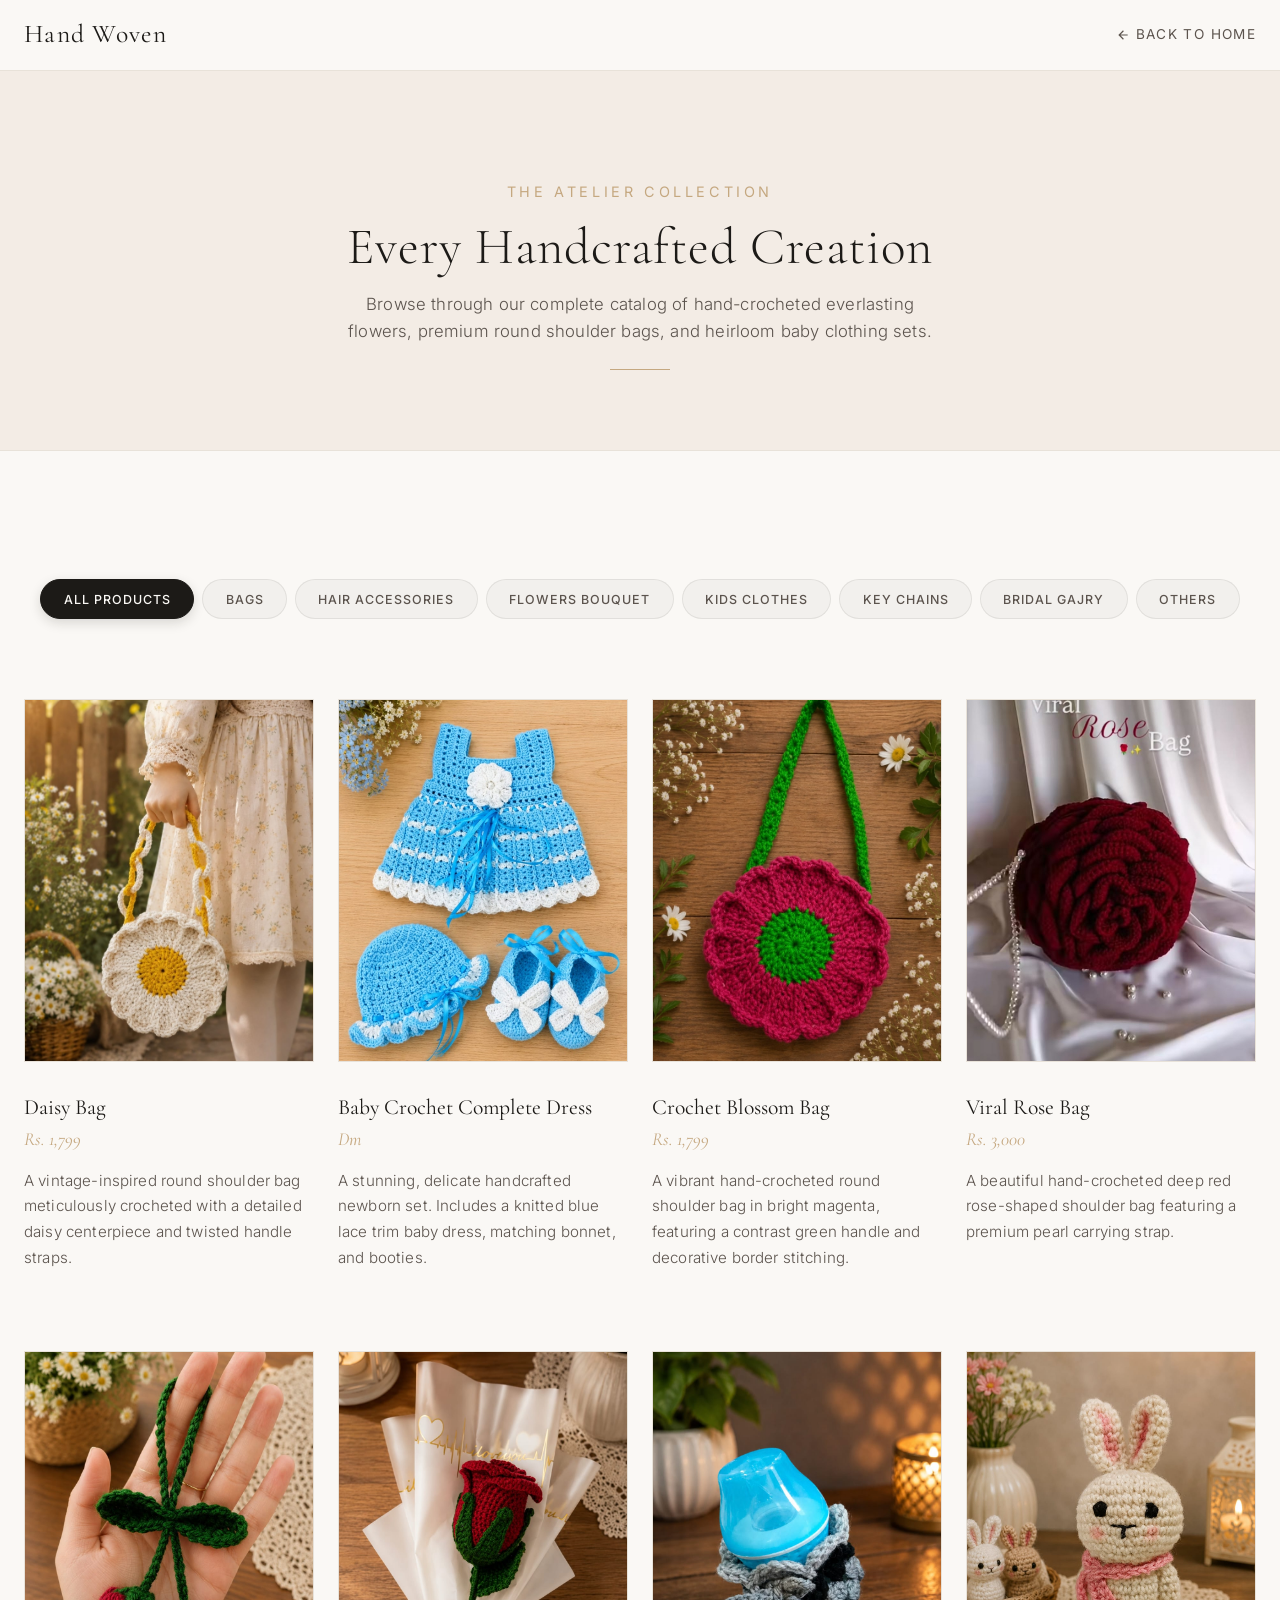
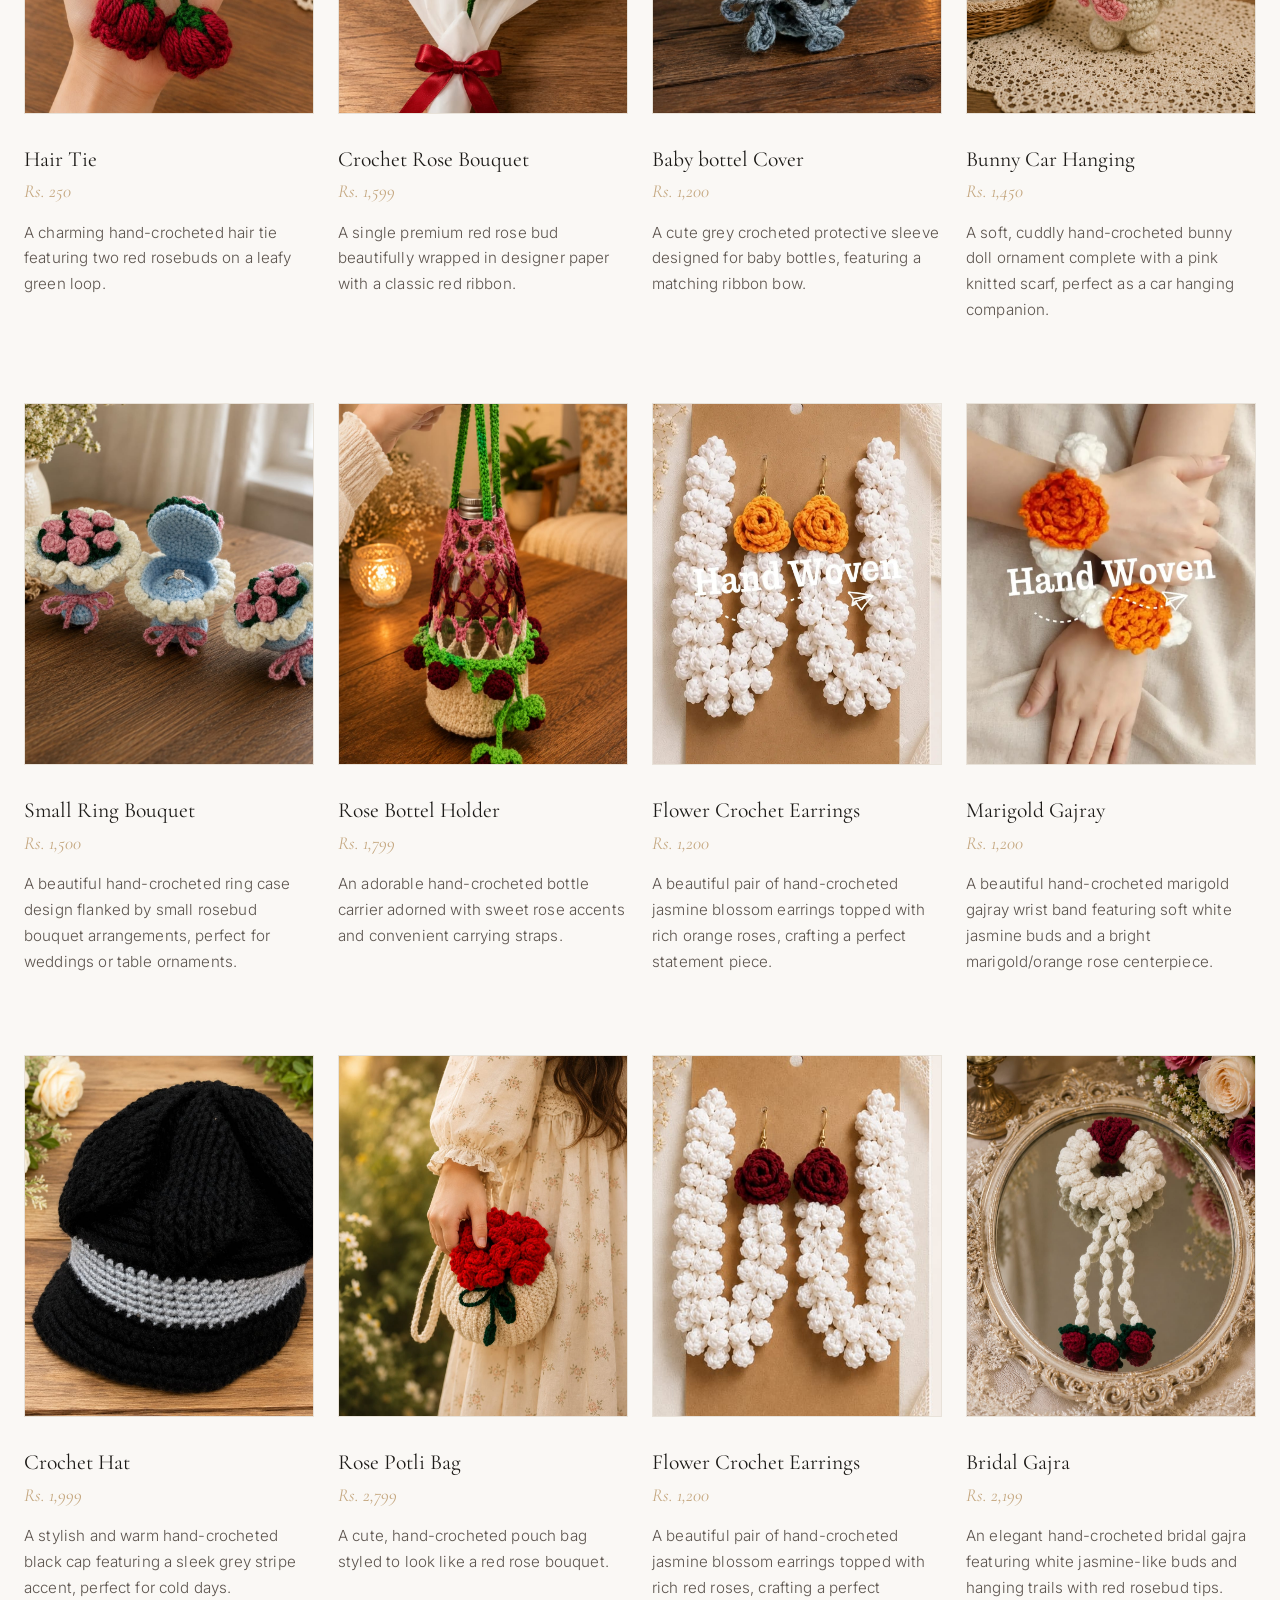
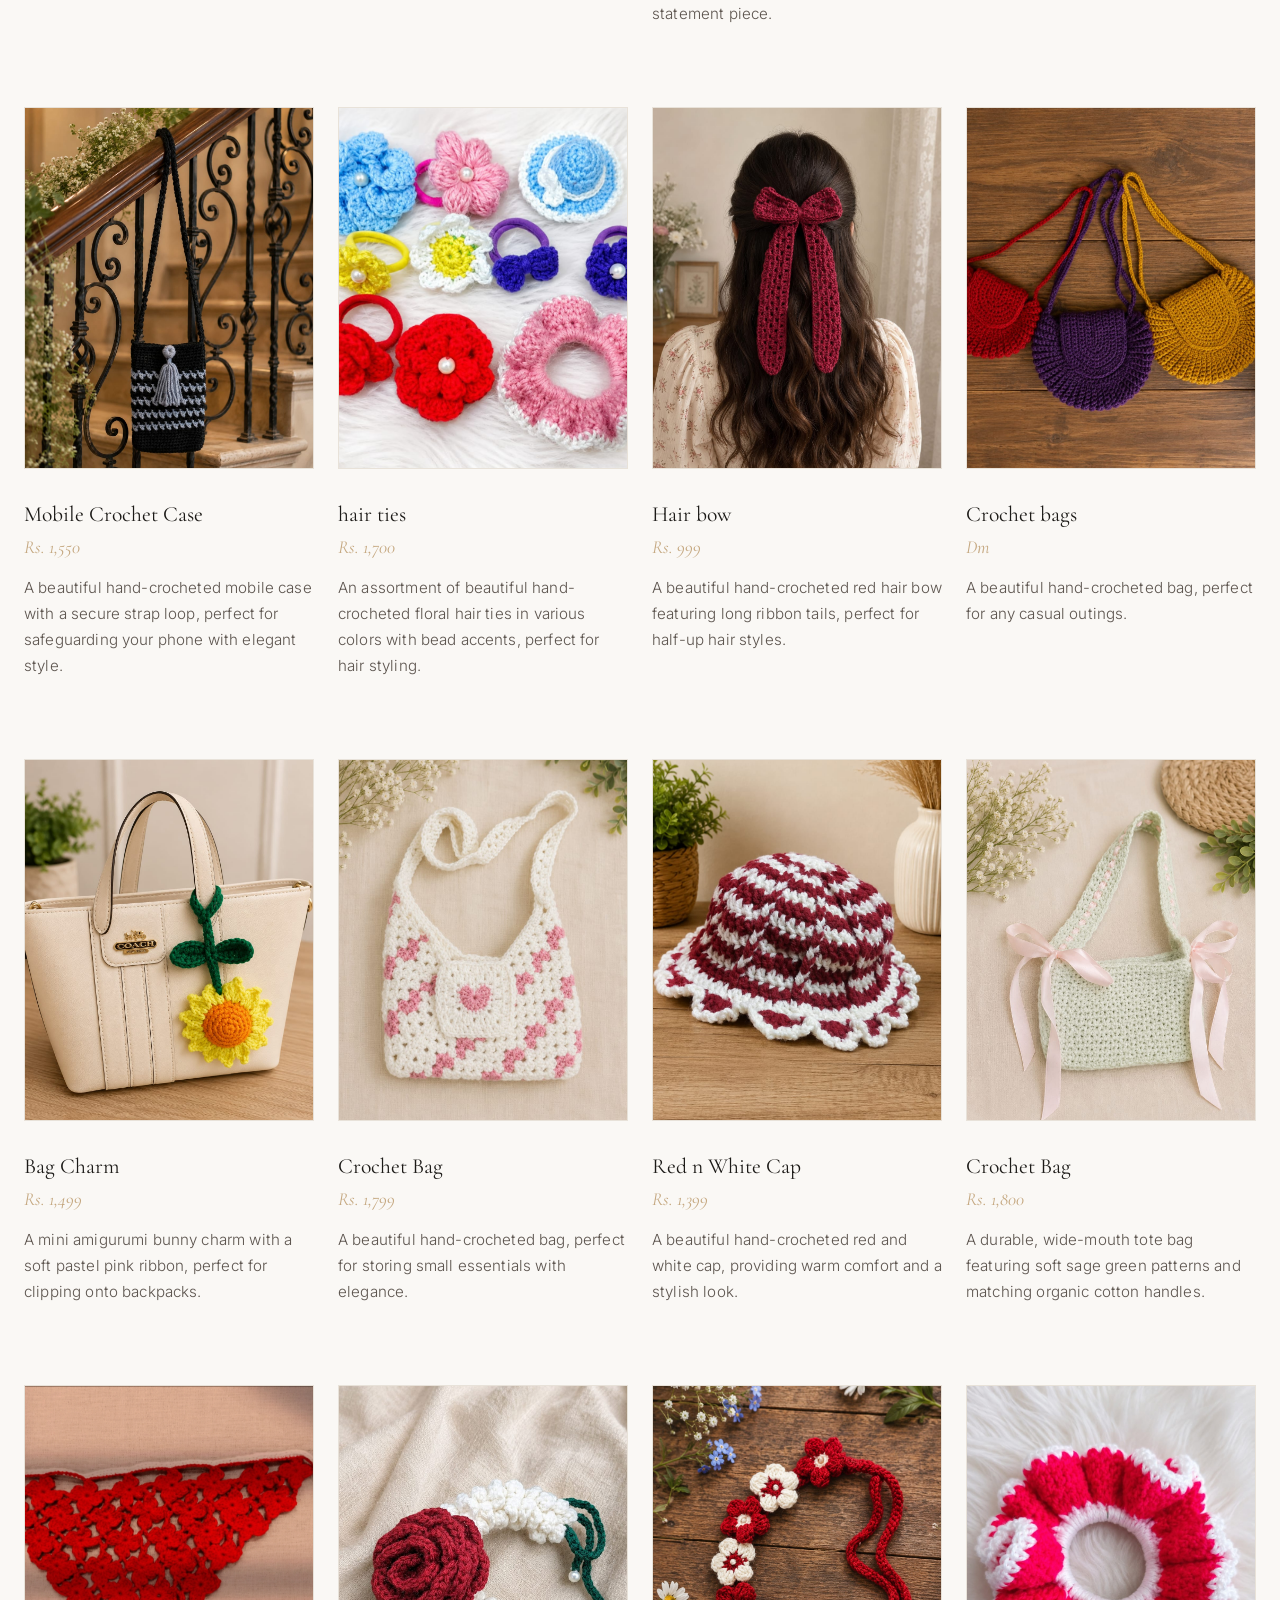
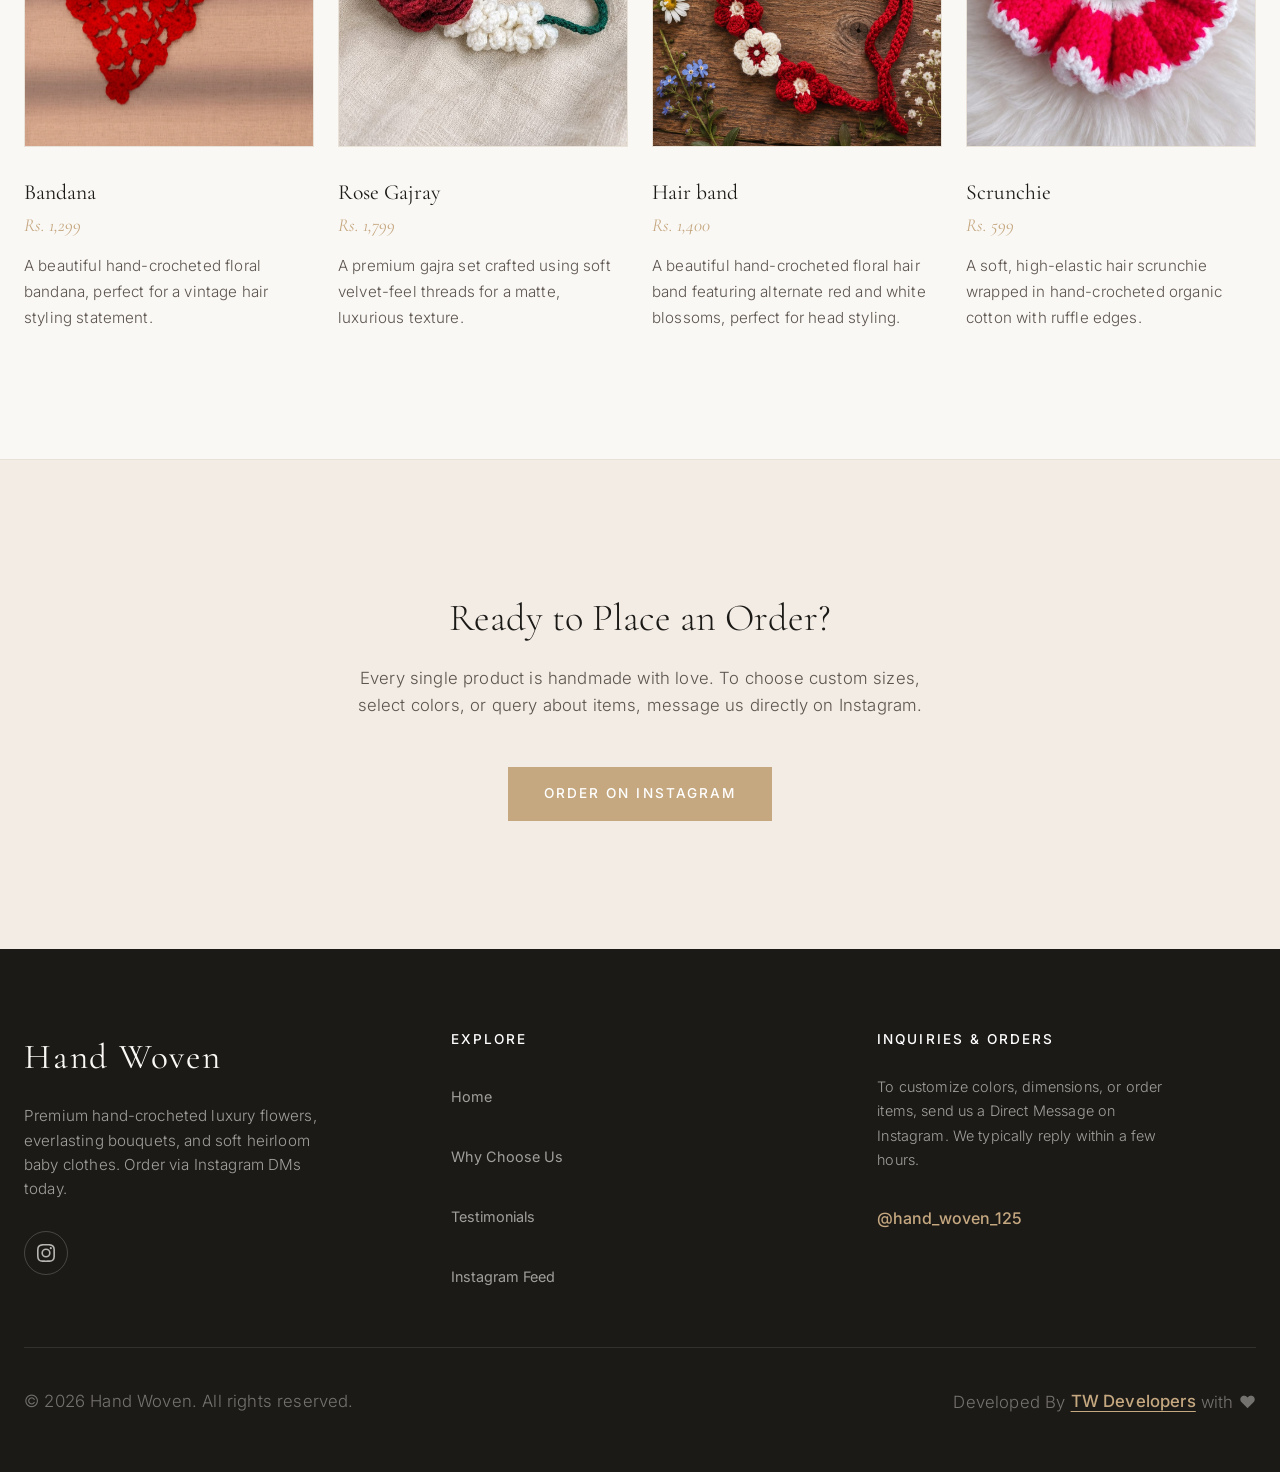
==== collection.html @ 6f610df8 "update rose bouquet bag for kids details to Rose Potli Bag on collection page" ====
<!DOCTYPE html>
<html lang="en">

<head>
  <meta charset="UTF-8">
  <meta name="viewport" content="width=device-width, initial-scale=1.0">
  <meta name="description"
    content="View the full collection of Hand Woven hand-crocheted luxury everlasting flowers, premium shoulder bags, and organic baby clothes.">
  <title>The Atelier Collection | Hand Woven</title>

  <!-- CSS Stylesheet -->
  <link rel="stylesheet" href="style.css">
</head>

<body class="collection-page">

  <!-- Scroll Progress Indicator -->
  <div class="scroll-progress-bar" id="scroll-progress"></div>

  <!-- Header Nav -->
  <header class="header-nav scrolled" id="header-nav">
    <div class="container nav-container">
      <a href="index.html" class="brand-logo">Hand Woven</a>
      <a href="index.html" class="nav-back-link" aria-label="Back to home page">
        <svg style="width: 14px; height: 14px; fill: currentColor; margin-right: 6px; vertical-align: middle;"
          viewBox="0 0 24 24">
          <path d="M20 11H7.83l5.59-5.59L12 4l-8 8 8 8 1.41-1.41L7.83 13H20v-2z" />
        </svg>Back to Home
      </a>
    </div>
  </header>

  <!-- Collection Hero -->
  <section class="collection-hero">
    <div class="container text-center">
      <span class="hero-tagline">The Atelier Collection</span>
      <h1 class="collection-title">Every Handcrafted Creation</h1>
      <p class="collection-desc">Browse through our complete catalog of hand-crocheted everlasting flowers, premium
        round shoulder bags, and heirloom baby clothing sets.</p>
      <div class="section-divider"></div>
    </div>
  </section>

  <!-- Filters & Catalog Grid -->
  <section class="catalog-section">
    <div class="container">
      <!-- Category Tabs -->
      <div class="category-tabs">
        <button class="tab-btn active" data-category="all">All Products</button>
        <button class="tab-btn" data-category="bags">Bags</button>
        <button class="tab-btn" data-category="hair">Hair Accessories</button>
        <button class="tab-btn" data-category="flowers">Flowers Bouquet</button>
        <button class="tab-btn" data-category="kids">Kids Clothes</button>
        <button class="tab-btn" data-category="keychains">Key Chains</button>
        <button class="tab-btn" data-category="bridal">Bridal Gajry</button>
        <button class="tab-btn" data-category="others">Others</button>
      </div>

      <!-- Catalog Product Grid -->
      <div class="products-grid" id="catalog-grid">
        <!-- Crochet Daisy Bag -->
        <article class="product-card" data-category="bags" id="item-daisy-bag">
          <div class="product-image-container">
            <img src="assets/daisy_bag.jpg" alt="Crochet Daisy Bag" class="product-image" loading="lazy">
            <div class="product-overlay">
              <span class="btn btn-gold">View</span>
            </div>
          </div>
          <div class="product-details">
            <div class="product-header">
              <h3 class="product-name">Daisy Bag</h3>
              <span class="product-price">Rs. 1,799</span>
            </div>
            <p class="product-desc">A vintage-inspired round shoulder bag meticulously crocheted with a detailed daisy
              centerpiece and twisted handle straps.</p>
          </div>
        </article>

        <!-- Baby Crochet Complete Dress -->
        <article class="product-card" data-category="kids" id="item-baby-set">
          <div class="product-image-container">
            <img src="assets/baby_set.jpg" alt="Baby Crochet Complete Dress" class="product-image" loading="lazy">
            <div class="product-overlay">
              <span class="btn btn-gold">View</span>
            </div>
          </div>
          <div class="product-details">
            <div class="product-header">
              <h3 class="product-name">Baby Crochet Complete Dress</h3>
              <span class="product-price">Dm</span>
            </div>
            <p class="product-desc">A stunning, delicate handcrafted newborn set. Includes a knitted blue lace trim baby
              dress, matching bonnet, and booties.</p>
          </div>
        </article>

        <!-- Crochet Blossom Bag -->
        <article class="product-card" data-category="bags" id="item-magenta-bag">
          <div class="product-image-container">
            <img src="assets/magenta_bag.jpg" alt="Crochet Blossom Bag" class="product-image" loading="lazy">
            <div class="product-overlay">
              <span class="btn btn-gold">View</span>
            </div>
          </div>
          <div class="product-details">
            <div class="product-header">
              <h3 class="product-name">Crochet Blossom Bag</h3>
              <span class="product-price">Rs. 1,799</span>
            </div>
            <p class="product-desc">A vibrant hand-crocheted round shoulder bag in bright magenta, featuring a contrast
              green handle and decorative border stitching.</p>
          </div>
        </article>

        <!-- Viral Rose Bag -->
        <article class="product-card" data-category="bags" id="item-whatsapp-0">
          <div class="product-image-container">
            <img src="assets/WhatsApp Image 2026-08-04 at 3.03.18 PM.jpeg" alt="Viral Rose Bag" class="product-image"
              loading="lazy">
            <div class="product-overlay">
              <span class="btn btn-gold">View</span>
            </div>
          </div>
          <div class="product-details">
            <div class="product-header">
              <h3 class="product-name">Viral Rose Bag</h3>
              <span class="product-price">Rs. 3,000</span>
            </div>
            <p class="product-desc">A beautiful hand-crocheted deep red rose-shaped shoulder bag featuring a premium
              pearl carrying strap.</p>
          </div>
        </article>

        <!-- Hair Tie -->
        <article class="product-card" data-category="hair" id="item-whatsapp-1">
          <div class="product-image-container">
            <img src="assets/WhatsApp Image 2026-08-04 at 3.03.19 PM.jpeg" alt="Hair Tie" class="product-image"
              loading="lazy">
            <div class="product-overlay">
              <span class="btn btn-gold">View</span>
            </div>
          </div>
          <div class="product-details">
            <div class="product-header">
              <h3 class="product-name">Hair Tie</h3>
              <span class="product-price">Rs. 250</span>
            </div>
            <p class="product-desc">A charming hand-crocheted hair tie featuring two red rosebuds on a leafy green loop.
            </p>
          </div>
        </article>

        <!-- Crochet Rose Bouquet -->
        <article class="product-card" data-category="flowers" id="item-whatsapp-2">
          <div class="product-image-container">
            <img src="assets/WhatsApp Image 2026-08-04 at 3.03.30 PM.jpeg" alt="Crochet Rose Bouquet"
              class="product-image" loading="lazy">
            <div class="product-overlay">
              <span class="btn btn-gold">View</span>
            </div>
          </div>
          <div class="product-details">
            <div class="product-header">
              <h3 class="product-name">Crochet Rose Bouquet</h3>
              <span class="product-price">Rs. 1,599</span>
            </div>
            <p class="product-desc">A single premium red rose bud beautifully wrapped in designer paper with a classic
              red ribbon.</p>
          </div>
        </article>

        <!-- Baby bottel cover -->
        <article class="product-card" data-category="others" id="item-whatsapp-3">
          <div class="product-image-container">
            <img src="assets/WhatsApp Image 2026-08-04 at 3.03.31 PM (1).jpeg" alt="Baby bottel cover"
              class="product-image" loading="lazy">
            <div class="product-overlay">
              <span class="btn btn-gold">View</span>
            </div>
          </div>
          <div class="product-details">
            <div class="product-header">
              <h3 class="product-name">Baby bottel Cover</h3>
              <span class="product-price">Rs. 1,200</span>
            </div>
            <p class="product-desc">A cute grey crocheted protective sleeve designed for baby bottles, featuring a
              matching ribbon bow.</p>
          </div>
        </article>

        <!-- Bunny car hanging -->
        <article class="product-card" data-category="others" id="item-whatsapp-4">
          <div class="product-image-container">
            <img src="assets/WhatsApp Image 2026-08-04 at 3.03.31 PM.jpeg" alt="Bunny car hanging" class="product-image"
              loading="lazy">
            <div class="product-overlay">
              <span class="btn btn-gold">View</span>
            </div>
          </div>
          <div class="product-details">
            <div class="product-header">
              <h3 class="product-name">Bunny Car Hanging</h3>
              <span class="product-price">Rs. 1,450</span>
            </div>
            <p class="product-desc">A soft, cuddly hand-crocheted bunny doll ornament complete with a pink knitted
              scarf, perfect as a car hanging companion.</p>
          </div>
        </article>

        <!-- Small Ring bouquet -->
        <article class="product-card" data-category="flowers" id="item-whatsapp-6">
          <div class="product-image-container">
            <img src="assets/WhatsApp Image 2026-08-04 at 3.03.32 PM.jpeg" alt="Small Ring bouquet"
              class="product-image" loading="lazy">
            <div class="product-overlay">
              <span class="btn btn-gold">View</span>
            </div>
          </div>
          <div class="product-details">
            <div class="product-header">
              <h3 class="product-name">Small Ring Bouquet</h3>
              <span class="product-price">Rs. 1,500</span>
            </div>
            <p class="product-desc">A beautiful hand-crocheted ring case design flanked by small rosebud bouquet
              arrangements, perfect for weddings or table ornaments.</p>
          </div>
        </article>

        <!-- Rose Bottel holder -->
        <article class="product-card" data-category="others" id="item-whatsapp-8">
          <div class="product-image-container">
            <img src="assets/WhatsApp Image 2026-08-04 at 3.03.34 PM.jpeg" alt="Rose Bottel holder"
              class="product-image" loading="lazy">
            <div class="product-overlay">
              <span class="btn btn-gold">View</span>
            </div>
          </div>
          <div class="product-details">
            <div class="product-header">
              <h3 class="product-name">Rose Bottel Holder</h3>
              <span class="product-price">Rs. 1,799</span>
            </div>
            <p class="product-desc">An adorable hand-crocheted bottle carrier adorned with sweet rose accents and
              convenient carrying straps.</p>
          </div>
        </article>

        <!-- Flower Crochet Earrings -->
        <article class="product-card" data-category="others" id="item-whatsapp-9">
          <div class="product-image-container">
            <img src="assets/WhatsApp Image 2026-08-04 at 3.03.37 PM (1).jpeg" alt="Flower Crochet Earrings"
              class="product-image" loading="lazy">
            <div class="product-overlay">
              <span class="btn btn-gold">View</span>
            </div>
          </div>
          <div class="product-details">
            <div class="product-header">
              <h3 class="product-name">Flower Crochet Earrings</h3>
              <span class="product-price">Rs. 1,200</span>
            </div>
            <p class="product-desc">A beautiful pair of hand-crocheted jasmine blossom earrings topped with rich orange
              roses, crafting a perfect statement piece.</p>
          </div>
        </article>

        <!-- marigold gajray -->
        <article class="product-card" data-category="bridal" id="item-whatsapp-10">
          <div class="product-image-container">
            <img src="assets/WhatsApp Image 2026-08-04 at 3.03.37 PM (2).jpeg" alt="marigold gajray"
              class="product-image" loading="lazy">
            <div class="product-overlay">
              <span class="btn btn-gold">View</span>
            </div>
          </div>
          <div class="product-details">
            <div class="product-header">
              <h3 class="product-name">Marigold Gajray</h3>
              <span class="product-price">Rs. 1,200</span>
            </div>
            <p class="product-desc">A beautiful hand-crocheted marigold gajray wrist band featuring soft white jasmine
              buds and a bright marigold/orange rose centerpiece.</p>
          </div>
        </article>

        <!-- Crochet hat -->
        <article class="product-card" data-category="hair" id="item-whatsapp-11">
          <div class="product-image-container">
            <img src="assets/WhatsApp Image 2026-08-04 at 3.03.37 PM.jpeg" alt="Crochet hat" class="product-image"
              loading="lazy">
            <div class="product-overlay">
              <span class="btn btn-gold">View</span>
            </div>
          </div>
          <div class="product-details">
            <div class="product-header">
              <h3 class="product-name">Crochet Hat</h3>
              <span class="product-price">Rs. 1,999</span>
            </div>
            <p class="product-desc">A stylish and warm hand-crocheted black cap featuring a sleek grey stripe accent,
              perfect for cold days.</p>
          </div>
        </article>

        <!-- rose bouquet bag for kids -->
        <article class="product-card" data-category="bags" id="item-whatsapp-13">
          <div class="product-image-container">
            <img src="assets/WhatsApp Image 2026-08-04 at 3.03.38 PM (2).jpeg" alt="Rose Potli Bag"
              class="product-image" loading="lazy">
            <div class="product-overlay">
              <span class="btn btn-gold">View</span>
            </div>
          </div>
          <div class="product-details">
            <div class="product-header">
              <h3 class="product-name">Rose Potli Bag</h3>
              <span class="product-price">Rs. 2,799</span>
            </div>
            <p class="product-desc">A cute, hand-crocheted pouch bag styled to look like a red
              rose bouquet.</p>
          </div>
        </article>

        <!-- Flower Crochet Earrings -->
        <article class="product-card" data-category="others" id="item-whatsapp-15">
          <div class="product-image-container">
            <img src="assets/WhatsApp Image 2026-08-04 at 3.03.38 PM.jpeg" alt="Flower Crochet Earrings"
              class="product-image" loading="lazy">
            <div class="product-overlay">
              <span class="btn btn-gold">View</span>
            </div>
          </div>
          <div class="product-details">
            <div class="product-header">
              <h3 class="product-name">Flower Crochet Earrings</h3>
              <span class="product-price">Rs. 1,200</span>
            </div>
            <p class="product-desc">A beautiful pair of hand-crocheted jasmine blossom earrings topped with rich red
              roses, crafting a perfect statement piece.</p>
          </div>
        </article>

        <!-- Bridal Gajra -->
        <article class="product-card" data-category="bridal" id="item-whatsapp-16">
          <div class="product-image-container">
            <img src="assets/WhatsApp Image 2026-08-04 at 3.03.39 PM (1).jpeg" alt="Bridal Gajra" class="product-image"
              loading="lazy">
            <div class="product-overlay">
              <span class="btn btn-gold">View</span>
            </div>
          </div>
          <div class="product-details">
            <div class="product-header">
              <h3 class="product-name">Bridal Gajra</h3>
              <span class="product-price">Rs. 2,199</span>
            </div>
            <p class="product-desc">An elegant hand-crocheted bridal gajra featuring white jasmine-like buds and hanging
              trails with red rosebud tips.</p>
          </div>
        </article>

        <!-- Mobile Crochet Case -->
        <article class="product-card" data-category="bags" id="item-whatsapp-17">
          <div class="product-image-container">
            <img src="assets/WhatsApp Image 2026-08-04 at 3.03.39 PM.jpeg" alt="Mobile Crochet Case"
              class="product-image" loading="lazy">
            <div class="product-overlay">
              <span class="btn btn-gold">View</span>
            </div>
          </div>
          <div class="product-details">
            <div class="product-header">
              <h3 class="product-name">Mobile Crochet Case</h3>
              <span class="product-price">Rs. 1,550</span>
            </div>
            <p class="product-desc">A beautiful hand-crocheted mobile case with a secure strap loop, perfect for
              safeguarding your phone with elegant style.</p>
          </div>
        </article>

        <!-- hair ties -->
        <article class="product-card" data-category="hair" id="item-whatsapp-31">
          <div class="product-image-container">
            <img src="assets/WhatsApp Image 2026-08-04 at 3.03.48 PM (2).jpeg" alt="hair ties" class="product-image"
              loading="lazy">
            <div class="product-overlay">
              <span class="btn btn-gold">View</span>
            </div>
          </div>
          <div class="product-details">
            <div class="product-header">
              <h3 class="product-name">hair ties</h3>
              <span class="product-price">Rs. 1,700</span>
            </div>
            <p class="product-desc">An assortment of beautiful hand-crocheted floral hair ties in various colors with
              bead accents, perfect for hair styling.</p>
          </div>
        </article>

        <!-- Hair bow -->
        <article class="product-card" data-category="hair" id="item-whatsapp-32">
          <div class="product-image-container">
            <img src="assets/WhatsApp Image 2026-08-04 at 3.03.48 PM.jpeg" alt="Hair bow" class="product-image"
              loading="lazy">
            <div class="product-overlay">
              <span class="btn btn-gold">View</span>
            </div>
          </div>
          <div class="product-details">
            <div class="product-header">
              <h3 class="product-name">Hair bow</h3>
              <span class="product-price">Rs. 999</span>
            </div>
            <p class="product-desc">A beautiful hand-crocheted red hair bow featuring long ribbon tails, perfect for
              half-up hair styles.</p>
          </div>
        </article>

        <!-- Crochet bags -->
        <article class="product-card" data-category="bags" id="item-whatsapp-36">
          <div class="product-image-container">
            <img src="assets/WhatsApp Image 2026-08-04 at 3.03.49 PM.jpeg" alt="Crochet bags" class="product-image"
              loading="lazy">
            <div class="product-overlay">
              <span class="btn btn-gold">View</span>
            </div>
          </div>
          <div class="product-details">
            <div class="product-header">
              <h3 class="product-name">Crochet bags</h3>
              <span class="product-price">Dm</span>
            </div>
            <p class="product-desc">A beautiful hand-crocheted bag, perfect for any casual outings.</p>
          </div>
        </article>

        <!-- Bag Charm -->
        <article class="product-card" data-category="others" id="item-whatsapp-39">
          <div class="product-image-container">
            <img src="assets/WhatsApp Image 2026-08-04 at 3.03.50 PM.jpeg" alt="Bag Charm" class="product-image"
              loading="lazy">
            <div class="product-overlay">
              <span class="btn btn-gold">View</span>
            </div>
          </div>
          <div class="product-details">
            <div class="product-header">
              <h3 class="product-name">Bag Charm</h3>
              <span class="product-price">Rs. 1,499</span>
            </div>
            <p class="product-desc">A mini amigurumi bunny charm with a soft pastel pink ribbon, perfect for clipping
              onto backpacks.</p>
          </div>
        </article>

        <!-- Crochet Bag -->
        <article class="product-card" data-category="bags" id="item-whatsapp-40">
          <div class="product-image-container">
            <img src="assets/WhatsApp Image 2026-08-04 at 3.03.51 PM (1).jpeg" alt="Crochet Bag" class="product-image"
              loading="lazy">
            <div class="product-overlay">
              <span class="btn btn-gold">View</span>
            </div>
          </div>
          <div class="product-details">
            <div class="product-header">
              <h3 class="product-name">Crochet Bag</h3>
              <span class="product-price">Rs. 1,799</span>
            </div>
            <p class="product-desc">A beautiful hand-crocheted bag, perfect for storing small essentials with elegance.
            </p>
          </div>
        </article>

        <!-- Red n White Cap -->
        <article class="product-card" data-category="hair" id="item-whatsapp-41">
          <div class="product-image-container">
            <img src="assets/WhatsApp Image 2026-08-04 at 3.03.51 PM (2).jpeg" alt="Red n White Cap"
              class="product-image" loading="lazy">
            <div class="product-overlay">
              <span class="btn btn-gold">View</span>
            </div>
          </div>
          <div class="product-details">
            <div class="product-header">
              <h3 class="product-name">Red n White Cap</h3>
              <span class="product-price">Rs. 1,399</span>
            </div>
            <p class="product-desc">A beautiful hand-crocheted red and white cap, providing warm comfort and a stylish
              look.</p>
          </div>
        </article>

        <!-- Crochet Bag -->
        <article class="product-card" data-category="bags" id="item-whatsapp-42">
          <div class="product-image-container">
            <img src="assets/WhatsApp Image 2026-08-04 at 3.03.51 PM.jpeg" alt="Crochet Bag" class="product-image"
              loading="lazy">
            <div class="product-overlay">
              <span class="btn btn-gold">View</span>
            </div>
          </div>
          <div class="product-details">
            <div class="product-header">
              <h3 class="product-name">Crochet Bag</h3>
              <span class="product-price">Rs. 1,800</span>
            </div>
            <p class="product-desc">A durable, wide-mouth tote bag featuring soft sage green patterns and matching
              organic cotton handles.</p>
          </div>
        </article>

        <!-- Bandana -->
        <article class="product-card" data-category="hair" id="item-whatsapp-44">
          <div class="product-image-container">
            <img src="assets/WhatsApp Image 2026-08-04 at 3.03.53 PM (1).jpeg" alt="Bandana" class="product-image"
              loading="lazy">
            <div class="product-overlay">
              <span class="btn btn-gold">View</span>
            </div>
          </div>
          <div class="product-details">
            <div class="product-header">
              <h3 class="product-name">Bandana</h3>
              <span class="product-price">Rs. 1,299</span>
            </div>
            <p class="product-desc">A beautiful hand-crocheted floral bandana, perfect for a vintage hair styling
              statement.</p>
          </div>
        </article>

        <!-- Rose Gajray -->
        <article class="product-card" data-category="bridal" id="item-whatsapp-47">
          <div class="product-image-container">
            <img src="assets/WhatsApp Image 2026-08-04 at 3.03.54 PM.jpeg" alt="Rose Gajray" class="product-image"
              loading="lazy">
            <div class="product-overlay">
              <span class="btn btn-gold">View</span>
            </div>
          </div>
          <div class="product-details">
            <div class="product-header">
              <h3 class="product-name">Rose Gajray</h3>
              <span class="product-price">Rs. 1,799</span>
            </div>
            <p class="product-desc">A premium gajra set crafted using soft velvet-feel threads for a matte, luxurious
              texture.</p>
          </div>
        </article>

        <!-- Hair band -->
        <article class="product-card" data-category="hair" id="item-whatsapp-48">
          <div class="product-image-container">
            <img src="assets/WhatsApp Image 2026-08-04 at 3.03.55 PM (1).jpeg" alt="Hair band" class="product-image"
              loading="lazy">
            <div class="product-overlay">
              <span class="btn btn-gold">View</span>
            </div>
          </div>
          <div class="product-details">
            <div class="product-header">
              <h3 class="product-name">Hair band</h3>
              <span class="product-price">Rs. 1,400</span>
            </div>
            <p class="product-desc">A beautiful hand-crocheted floral hair band featuring alternate red and white
              blossoms, perfect for head styling.</p>
          </div>
        </article>

        <!-- Scrunchie -->
        <article class="product-card" data-category="hair" id="item-whatsapp-50"
          data-images="assets/scrunchie_1.jpg,assets/scrunchie_2.jpg,assets/scrunchie_3.jpg,assets/scrunchie_4.jpg,assets/scrunchie_5.jpg">
          <div class="product-image-container">
            <img src="assets/scrunchie_1.jpg" alt="Scrunchie" class="product-image" loading="lazy">
            <div class="product-overlay">
              <span class="btn btn-gold">View</span>
            </div>
          </div>
          <div class="product-details">
            <div class="product-header">
              <h3 class="product-name">Scrunchie</h3>
              <span class="product-price">Rs. 599</span>
            </div>
            <p class="product-desc">A soft, high-elastic hair scrunchie wrapped in hand-crocheted organic cotton with
              ruffle edges.</p>
          </div>
        </article>

      </div>
    </div>
  </section>

  <!-- Inquiries CTA Banner -->
  <section class="collection-inquiry">
    <div class="container text-center">
      <h3>Ready to Place an Order?</h3>
      <p>Every single product is handmade with love. To choose custom sizes, select colors, or query about items,
        message us directly on Instagram.</p>
      <a href="https://instagram.com/hand_woven_125" target="_blank" rel="noopener noreferrer"
        class="btn btn-gold btn-lg">Order on Instagram</a>
    </div>
  </section>

  <!-- Footer Section -->
  <footer class="footer" id="footer-section">
    <div class="container">
      <div class="footer-grid-layout">
        <!-- Col 1: Brand & Info -->
        <div class="footer-col brand-col">
          <div class="footer-brand">Hand Woven</div>
          <p class="footer-desc-text">Premium hand-crocheted luxury flowers, everlasting bouquets, and soft heirloom
            baby clothes. Order via Instagram DMs today.</p>
          <div class="footer-socials">
            <a href="https://instagram.com/hand_woven_125" target="_blank" rel="noopener noreferrer" class="social-link"
              aria-label="Instagram">
              <svg viewBox="0 0 24 24">
                <path
                  d="M12 2.163c3.204 0 3.584.012 4.85.07 3.252.148 4.771 1.691 4.919 4.919.058 1.265.069 1.645.069 4.849 0 3.205-.012 3.584-.069 4.849-.149 3.225-1.664 4.771-4.919 4.919-1.266.058-1.644.07-4.85.07-3.204 0-3.584-.012-4.849-.07-3.26-.149-4.771-1.699-4.919-4.92-.058-1.265-.07-1.644-.07-4.849 0-3.204.013-3.583.07-4.849.149-3.227 1.664-4.771 4.919-4.919 1.266-.057 1.645-.069 4.849-.069zM12 0C8.741 0 8.333.014 7.053.072 2.695.272.273 2.69.073 7.051.014 8.333 0 8.741 0 12c0 3.259.014 3.668.072 4.948.2 4.358 2.618 6.78 6.98 6.98 1.281.058 1.689.072 4.948.072 3.259 0 3.668-.014 4.948-.072 4.354-.2 6.782-2.618 6.979-6.98.059-1.28.073-1.689.073-4.948 0-3.259-.014-3.667-.072-4.947-.196-4.354-2.617-6.78-6.979-6.98C15.668.014 15.259 0 12 0zm0 5.838a6.162 6.162 0 1 0 0 12.324 6.162 6.162 0 0 0 0-12.324zM12 16a4 4 0 1 1 0-8 4 4 0 0 1 0 8zm6.406-11.845a1.44 1.44 0 1 0 0 2.881 1.44 1.44 0 0 0 0-2.881z" />
              </svg>
            </a>
          </div>
        </div>

        <!-- Col 2: Navigation Links -->
        <div class="footer-col">
          <h4>Explore</h4>
          <ul class="footer-links">
            <li><a href="index.html">Home</a></li>
            <li><a href="index.html#why-choose">Why Choose Us</a></li>
            <li><a href="index.html#reviews">Testimonials</a></li>
            <li><a href="index.html#instagram">Instagram Feed</a></li>
          </ul>
        </div>

        <!-- Col 3: Contact & Ordering -->
        <div class="footer-col">
          <h4>Inquiries & Orders</h4>
          <p class="footer-info-text">To customize colors, dimensions, or order items, send us a Direct Message on
            Instagram. We typically reply within a few hours.</p>
          <a href="https://instagram.com/hand_woven_125" target="_blank" rel="noopener noreferrer"
            class="footer-contact-link">@hand_woven_125</a>
        </div>
      </div>

      <div class="footer-divider"></div>

      <div class="footer-bottom">
        <p>&copy; 2026 Hand Woven. All rights reserved.</p>
        <p>Developed By <a href="https://TalhaWaqas.com" target="_blank" rel="noopener noreferrer"
            style="color: var(--color-accent-gold); font-weight: 500; text-decoration: underline; transition: var(--transition-fast);">TW
            Developers</a> with ❤️</p>
      </div>
    </div>
  </footer>

  <!-- Immersive Full-Screen Slider Overlay -->
  <div class="collection-slider" id="collection-slider">
    <button class="slider-close" id="slider-close-btn" aria-label="Close slider">&times;</button>
    <button class="slider-nav-arrow arrow-prev" id="slider-prev-btn" aria-label="Previous image">&#10094;</button>

    <div class="slider-main-content">
      <div class="slider-image-holder">
        <button class="slider-img-nav-btn img-prev-btn" id="slider-img-prev-btn"
          aria-label="Previous style">&#10094;</button>
        <img src="" alt="Crochet masterpiece" id="slider-image">
        <button class="slider-img-nav-btn img-next-btn" id="slider-img-next-btn"
          aria-label="Next style">&#10095;</button>
        <div class="slider-img-dots" id="slider-img-dots"></div>
      </div>
      <div class="slider-info-holder">
        <span class="slider-counter" id="slider-counter">1 / 8</span>
        <h2 class="slider-title" id="slider-title">Product Title</h2>
        <span class="slider-price" id="slider-price">Rs. 0</span>
        <p class="slider-desc" id="slider-desc">Product description goes here.</p>
        <a href="https://instagram.com/hand_woven_125" target="_blank" rel="noopener noreferrer" class="btn btn-gold"
          id="slider-cta">Order via Instagram DM</a>
      </div>
    </div>

    <button class="slider-nav-arrow arrow-next" id="slider-next-btn" aria-label="Next image">&#10095;</button>
  </div>

  <!-- JavaScript file -->
  <script src="collection.js"></script>
</body>

</html>
---- style.css ----
/* ==========================================================================
   Design System & Variable Declarations
   ========================================================================== */
@import url('https://fonts.googleapis.com/css2?family=Cormorant+Garamond:ital,wght@0,300;0,400;0,500;0,600;1,400&family=Inter:wght@300;400;500;600&display=swap');

:root {
  /* Color Palette */
  --color-bg-light: #FAF8F5;
  --color-bg-sand: #F3ECE5;
  --color-bg-card: #FFFFFF;
  --color-primary: #1C1A17;
  --color-secondary: #5C544E;
  --color-accent-gold: #C5A880;
  --color-accent-gold-hover: #A88D65;
  --color-white: #FFFFFF;
  --color-border: #E8E2D9;
  
  /* Typography */
  --font-serif: 'Cormorant Garamond', serif;
  --font-sans: 'Inter', sans-serif;
  
  /* Fluid Spacing using clamp */
  --spacing-xs: clamp(0.25rem, 1vw, 0.5rem);
  --spacing-sm: clamp(0.75rem, 2vw, 1rem);
  --spacing-md: clamp(1rem, 3vw, 1.5rem);
  --spacing-lg: clamp(2rem, 5vw, 3rem);
  --spacing-xl: clamp(3rem, 8vw, 5rem);
  --spacing-xxl: clamp(4rem, 12vw, 8rem);

  /* Transitions */
  --transition-smooth: all 0.5s cubic-bezier(0.25, 1, 0.5, 1);
  --transition-fast: all 0.3s ease;
}

/* ==========================================================================
   Base Styles & Reset (Mobile-First)
   ========================================================================== */
*, *::before, *::after {
  box-sizing: border-box;
  margin: 0;
  padding: 0;
}

html {
  scroll-behavior: smooth;
  font-size: 16px;
}

body {
  background-color: var(--color-bg-light);
  color: var(--color-primary);
  font-family: var(--font-sans);
  line-height: 1.6;
  overflow-x: hidden;
  -webkit-font-smoothing: antialiased;
}

/* Accessibility: Focus styles */
a:focus-visible, 
button:focus-visible {
  outline: 2px solid var(--color-accent-gold);
  outline-offset: 4px;
}

/* Scrollbar styling */
::-webkit-scrollbar {
  width: 8px;
}
::-webkit-scrollbar-track {
  background: var(--color-bg-light);
}
::-webkit-scrollbar-thumb {
  background: var(--color-accent-gold);
  border-radius: 4px;
}
::-webkit-scrollbar-thumb:hover {
  background: var(--color-accent-gold-hover);
}

/* Typography with fluid sizes */
h1 {
  font-family: var(--font-serif);
  font-weight: 300;
  font-size: clamp(2.5rem, 8vw, 4.5rem);
  line-height: 1.1;
  letter-spacing: 0.02em;
}

h2 {
  font-family: var(--font-serif);
  font-weight: 400;
  font-size: clamp(2rem, 5vw, 3rem);
  line-height: 1.2;
}

h3 {
  font-family: var(--font-serif);
  font-weight: 400;
  font-size: clamp(1.4rem, 4vw, 1.8rem);
}

h4 {
  font-family: var(--font-sans);
  font-weight: 500;
  text-transform: uppercase;
  letter-spacing: 0.1em;
  font-size: 0.9rem;
  color: var(--color-white);
}

p {
  font-weight: 300;
  color: var(--color-secondary);
  font-size: clamp(0.95rem, 2vw, 1.05rem);
  letter-spacing: 0.01em;
}

a {
  text-decoration: none;
  color: inherit;
  transition: var(--transition-fast);
  min-height: 44px; /* Default tap target helper */
  display: inline-flex;
  align-items: center;
}

button {
  min-height: 44px;
  min-width: 44px;
}

img {
  max-width: 100%;
  height: auto;
  display: block;
  object-fit: cover;
}

/* ==========================================================================
   Reusable UI Components
   ========================================================================== */
.container {
  width: 100%;
  max-width: 1280px;
  margin: 0 auto;
  padding: 0 var(--spacing-md);
}

/* Buttons */
.btn {
  display: inline-flex;
  align-items: center;
  justify-content: center;
  padding: 0.95rem 2.2rem;
  font-family: var(--font-sans);
  font-size: 0.85rem;
  text-transform: uppercase;
  letter-spacing: 0.15em;
  font-weight: 500;
  border-radius: 0;
  cursor: pointer;
  transition: var(--transition-smooth);
  position: relative;
  overflow: hidden;
  min-height: 48px;
  width: 100%; /* Mobile full width */
}

@media screen and (min-width: 480px) {
  .btn {
    width: auto; /* Fluid width starting on small tablets */
  }
}

.btn-primary {
  background-color: var(--color-primary);
  color: var(--color-bg-light);
  border: 1px solid var(--color-primary);
}

.btn-primary::after {
  content: '';
  position: absolute;
  top: 0;
  left: -100%;
  width: 100%;
  height: 100%;
  background: linear-gradient(90deg, transparent, rgba(255, 255, 255, 0.1), transparent);
  transition: 0.5s;
}

.btn-primary:hover::after {
  left: 100%;
}

.btn-primary:hover {
  background-color: var(--color-accent-gold);
  border-color: var(--color-accent-gold);
  color: var(--color-white);
  transform: translateY(-2px);
  box-shadow: 0 10px 20px rgba(197, 168, 128, 0.15);
}

.btn-secondary {
  background-color: transparent;
  color: var(--color-primary);
  border: 1px solid var(--color-primary);
}

.btn-secondary:hover {
  background-color: var(--color-primary);
  color: var(--color-white);
  transform: translateY(-2px);
}

.btn-gold {
  background-color: var(--color-accent-gold);
  color: var(--color-white);
  border: 1px solid var(--color-accent-gold);
}

.btn-gold:hover {
  background-color: var(--color-primary);
  border-color: var(--color-primary);
  transform: translateY(-2px);
  box-shadow: 0 10px 20px rgba(28, 26, 23, 0.15);
}

.btn svg {
  margin-right: 8px;
}

/* Helper Utilities */
.text-center {
  text-align: center !important;
}

/* Section Header */
.section-header {
  text-align: center;
  margin-bottom: var(--spacing-lg);
  max-width: 650px;
  margin-left: auto;
  margin-right: auto;
}

.section-subtitle {
  font-family: var(--font-sans);
  font-size: 0.8rem;
  text-transform: uppercase;
  letter-spacing: 0.2em;
  color: var(--color-accent-gold);
  margin-bottom: 0.8rem;
  display: block;
}

.section-title {
  color: var(--color-primary);
  margin-bottom: 1.2rem;
}

.section-divider {
  width: 60px;
  height: 1px;
  background-color: var(--color-accent-gold);
  margin: 1.5rem auto 0 auto;
}

/* ==========================================================================
   Navigation Bar (Mobile Menu State Default)
   ========================================================================== */
.header-nav {
  position: fixed;
  top: 0;
  left: 0;
  width: 100%;
  z-index: 1000;
  transition: var(--transition-smooth);
  border-bottom: 1px solid transparent;
  padding: 1.2rem 0;
  background-color: rgba(250, 248, 245, 0.8);
  backdrop-filter: blur(10px);
  -webkit-backdrop-filter: blur(10px);
}

.header-nav.scrolled {
  background-color: rgba(250, 248, 245, 0.95);
  padding: 0.8rem 0;
  border-bottom: 1px solid var(--color-border);
}

.nav-container {
  display: flex;
  justify-content: space-between;
  align-items: center;
}

.brand-logo {
  font-family: var(--font-serif);
  font-size: 1.6rem;
  font-weight: 400;
  letter-spacing: 0.05em;
  color: var(--color-primary);
  display: flex;
  align-items: center;
}

/* Hamburger mobile menu button */
.hamburger {
  display: block;
  position: relative;
  width: 44px;
  height: 44px;
  min-width: 44px;
  min-height: 44px;
  cursor: pointer;
  background: transparent;
  border: none;
  padding: 0;
  z-index: 1001;
}

.hamburger span {
  display: block;
  position: absolute;
  left: 10px;
  width: 24px;
  height: 2px;
  background-color: var(--color-primary);
  transition: var(--transition-smooth);
}

.hamburger span:nth-child(1) {
  top: 14px;
}

.hamburger span:nth-child(2) {
  top: 21px;
}

.hamburger span:nth-child(3) {
  top: 28px;
}

/* Hamburger active transformation into a clean X */
.hamburger.active span:nth-child(1) {
  transform: translateY(7px) rotate(45deg);
}

.hamburger.active span:nth-child(2) {
  opacity: 0;
  transform: scale(0);
}

.hamburger.active span:nth-child(3) {
  transform: translateY(-7px) rotate(-45deg);
}

/* Slide-in Mobile drawer menu style by default */
.nav-links {
  position: fixed;
  top: 0;
  right: -100%;
  width: 75%;
  max-width: 320px;
  height: 100vh;
  background-color: var(--color-bg-light);
  display: flex;
  flex-direction: column;
  justify-content: center;
  align-items: center;
  gap: 2.5rem;
  list-style: none;
  transition: var(--transition-smooth);
  box-shadow: -15px 0 40px rgba(28, 26, 23, 0.08);
  z-index: 1000;
  padding: var(--spacing-xl);
  border-left: 1px solid rgba(197, 168, 128, 0.3);
}

.nav-links.active {
  right: 0;
}

.nav-links a {
  font-size: 1rem;
  text-transform: uppercase;
  letter-spacing: 0.18em;
  font-weight: 400;
  color: var(--color-secondary);
  display: flex;
  align-items: center;
  justify-content: center;
  text-align: center;
}

.nav-links a:hover,
.nav-links a.active {
  color: var(--color-accent-gold);
}

.nav-links .nav-cta {
  width: 100%;
  text-align: center;
  margin-top: 1rem;
}

/* Dimming Backdrop Overlay */
.nav-overlay {
  position: fixed;
  top: 0;
  left: 0;
  width: 100vw;
  height: 100vh;
  background-color: rgba(28, 26, 23, 0.4);
  backdrop-filter: blur(4px);
  -webkit-backdrop-filter: blur(4px);
  opacity: 0;
  pointer-events: none;
  z-index: 999;
  transition: var(--transition-smooth);
}

.nav-overlay.active {
  opacity: 1;
  pointer-events: auto;
}

/* Desktop Horizontal Nav Enhancement */
@media screen and (min-width: 992px) {
  .hamburger {
    display: none;
  }

  .nav-links {
    position: static;
    flex-direction: row;
    height: auto;
    width: auto;
    max-width: none;
    background-color: transparent;
    padding: 0;
    box-shadow: none;
    gap: 2rem;
  }

  .nav-links a {
    font-size: 0.8rem;
  }

  .nav-links .nav-cta {
    width: auto;
    margin-top: 0;
  }
}

/* ==========================================================================
   Hero Section (Mobile-First Stacked)
   ========================================================================== */
.hero {
  min-height: 100vh;
  display: flex;
  align-items: center;
  position: relative;
  padding-top: clamp(120px, 15vw, 160px);
  padding-bottom: var(--spacing-xl);
  background-color: var(--color-bg-sand);
  overflow: hidden;
}

.hero-grid {
  display: flex;
  flex-direction: column;
  gap: var(--spacing-lg);
  width: 100%;
}

.hero-content {
  text-align: center;
  z-index: 2;
  opacity: 0;
  transform: translateY(30px);
  transition: var(--transition-smooth);
}

.hero-content.reveal {
  opacity: 1;
  transform: translateY(0);
}

.hero-tagline {
  font-family: var(--font-sans);
  font-size: 0.9rem;
  text-transform: uppercase;
  letter-spacing: 0.25em;
  color: var(--color-accent-gold);
  margin-bottom: 1rem;
  display: block;
}

.hero h1 span {
  display: block;
  font-style: italic;
  font-weight: 300;
}

.hero-desc {
  margin-bottom: 2rem;
  max-width: 500px;
  margin-left: auto;
  margin-right: auto;
}

.hero-actions {
  display: flex;
  flex-direction: column;
  gap: 1rem;
  align-items: center;
}

@media screen and (min-width: 480px) {
  .hero-actions {
    flex-direction: row;
    justify-content: center;
  }
}

.hero-image-wrapper {
  position: relative;
  height: clamp(300px, 50vw, 550px);
  width: 100%;
  overflow: hidden;
  opacity: 0;
  transform: scale(0.95);
  transition: var(--transition-smooth);
  transition-delay: 0.2s;
}

.hero-image-wrapper.reveal {
  opacity: 1;
  transform: scale(1);
}

.hero-img {
  width: 100%;
  height: 100%;
  object-fit: cover;
  object-position: center;
  transition: var(--transition-smooth);
}

/* Progressive enhancement to Side-by-Side Hero on Desktop */
@media screen and (min-width: 992px) {
  .hero-grid {
    display: grid;
    grid-template-columns: 1fr 1fr;
    align-items: center;
    gap: var(--spacing-xl);
  }

  .hero-content {
    text-align: left;
  }

  .hero-desc {
    margin-left: 0;
  }

  .hero-actions {
    justify-content: flex-start;
  }

  .hero-image-wrapper {
    height: 600px;
  }
}

/* ==========================================================================
   Featured Collection (Mobile-First: 1 Column)
   ========================================================================== */
.featured {
  padding: var(--spacing-xxl) 0;
  background-color: var(--color-bg-light);
}

.products-grid {
  display: grid;
  grid-template-columns: 1fr;
  gap: var(--spacing-lg);
}

.product-card {
  background-color: transparent;
  display: flex;
  flex-direction: column;
  height: 100%;
  opacity: 0;
  transform: translateY(40px);
  transition: var(--transition-smooth);
  position: relative;
}

.product-card.reveal {
  opacity: 1;
  transform: translateY(0);
}

.product-image-container {
  position: relative;
  overflow: hidden;
  margin-bottom: 1.5rem;
  aspect-ratio: 1 / 1;
  background-color: var(--color-bg-sand);
  border: 1px solid var(--color-border);
  transition: var(--transition-smooth);
}

.product-image {
  width: 100%;
  height: 100%;
  object-fit: cover;
  transition: var(--transition-smooth);
}

/* Touch targets/simplifications on mobile overlays */
.product-overlay {
  display: flex;
  padding-top: 0.8rem;
  width: 100%;
}

.product-overlay .btn {
  width: 100%;
}

.product-details {
  display: flex;
  flex-direction: column;
  gap: 0.8rem;
  flex-grow: 1;
}

.product-header {
  display: flex;
  flex-direction: column;
  align-items: flex-start;
  gap: 0.3rem;
}

.product-name {
  color: var(--color-primary);
  font-family: var(--font-serif);
  font-size: 1.35rem;
  font-weight: 400;
  line-height: 1.25;
  position: relative;
}

.product-price {
  font-family: var(--font-serif);
  font-style: italic;
  font-size: 1.15rem;
  font-weight: 400;
  color: var(--color-accent-gold);
  white-space: nowrap;
}

.product-desc {
  font-size: 0.95rem;
  color: var(--color-secondary);
  line-height: 1.7;
}

/* Desktop Grid & Hover Enhancements */
@media screen and (min-width: 576px) {
  .products-grid {
    grid-template-columns: repeat(2, 1fr);
  }
}

@media screen and (min-width: 992px) {
  .products-grid {
    grid-template-columns: repeat(3, 1fr);
    gap: var(--spacing-xl) var(--spacing-md);
  }

  .product-image-container {
    aspect-ratio: 4 / 5;
    margin-bottom: 2rem;
  }

  .product-overlay {
    position: absolute;
    top: 0;
    left: 0;
    height: 100%;
    background: rgba(28, 26, 23, 0.2);
    align-items: center;
    justify-content: center;
    opacity: 0;
    transition: var(--transition-fast);
    backdrop-filter: blur(3px);
    -webkit-backdrop-filter: blur(3px);
    padding: 0;
  }

  .product-overlay .btn {
    width: auto;
    transform: translateY(15px);
    transition: var(--transition-smooth);
  }

  .product-card:hover .product-image {
    transform: scale(1.05);
  }

  .product-card:hover .product-image-container {
    border-color: var(--color-accent-gold);
    box-shadow: 0 15px 30px rgba(197, 168, 128, 0.08);
  }

  .product-card:hover .product-overlay {
    opacity: 1;
  }

  .product-card:hover .product-overlay .btn {
    transform: translateY(0);
  }

  .product-name::after {
    content: '';
    position: absolute;
    bottom: -4px;
    left: 0;
    width: 0;
    height: 1px;
    background-color: var(--color-accent-gold);
    transition: var(--transition-smooth);
  }

  .product-card:hover .product-name::after {
    width: 50px;
  }
}

@media screen and (min-width: 1200px) {
  .products-grid {
    grid-template-columns: repeat(4, 1fr);
  }
}

/* ==========================================================================
   Why Choose Us (Mobile-First: 1 Column)
   ========================================================================== */
.why-choose {
  padding: var(--spacing-xxl) 0;
  background-color: var(--color-bg-sand);
}

.features-grid {
  display: grid;
  grid-template-columns: 1fr;
  gap: var(--spacing-md);
}

.feature-card {
  background-color: var(--color-bg-card);
  padding: 2.5rem 1.8rem;
  text-align: center;
  border: 1px solid var(--color-border);
  transition: var(--transition-smooth);
  opacity: 0;
  transform: translateY(40px);
}

.feature-card.reveal {
  opacity: 1;
  transform: translateY(0);
}

.feature-icon-wrapper {
  width: 60px;
  height: 60px;
  background-color: var(--color-bg-light);
  border-radius: 50%;
  display: flex;
  align-items: center;
  justify-content: center;
  margin: 0 auto 1.5rem auto;
  color: var(--color-accent-gold);
  transition: var(--transition-smooth);
  border: 1px solid var(--color-border);
}

.feature-icon-wrapper svg {
  width: 24px;
  height: 24px;
  fill: currentColor;
}

.feature-card h3 {
  margin-bottom: 0.8rem;
  color: var(--color-primary);
}

.feature-card p {
  font-size: 0.9rem;
  line-height: 1.6;
}

/* Progressive Columns for Feature Cards */
@media screen and (min-width: 600px) {
  .features-grid {
    grid-template-columns: repeat(2, 1fr);
  }
}

@media screen and (min-width: 992px) {
  .features-grid {
    grid-template-columns: repeat(3, 1fr);
    gap: var(--spacing-lg) var(--spacing-md);
  }

  .feature-card {
    padding: 3rem 2.2rem;
  }

  .feature-card:hover {
    transform: translateY(-5px);
    box-shadow: 0 20px 40px rgba(28, 26, 23, 0.03);
    border-color: var(--color-accent-gold);
  }

  .feature-card:hover .feature-icon-wrapper {
    background-color: var(--color-accent-gold);
    color: var(--color-white);
    border-color: var(--color-accent-gold);
  }
}

/* ==========================================================================
   Customer Reviews
   ========================================================================== */
.reviews {
  padding: var(--spacing-xxl) 0;
  background-color: var(--color-bg-light);
  position: relative;
  overflow: hidden;
}

.reviews-carousel-container {
  max-width: 800px;
  margin: 0 auto;
  position: relative;
  opacity: 0;
  transform: translateY(40px);
  transition: var(--transition-smooth);
}

.reviews-carousel-container.reveal {
  opacity: 1;
  transform: translateY(0);
}

.reviews-track-wrapper {
  overflow: hidden;
}

.reviews-track {
  display: flex;
  transition: transform 0.6s cubic-bezier(0.25, 1, 0.5, 1);
}

.review-slide {
  min-width: 100%;
  box-sizing: border-box;
  padding: 0 1rem;
  text-align: center;
}

.review-avatar-container {
  width: 90px;
  height: 90px;
  border-radius: 50%;
  overflow: hidden;
  margin: 0 auto 1.5rem auto;
  border: 2px solid var(--color-accent-gold);
  padding: 3px;
}

.review-avatar {
  width: 100%;
  height: 100%;
  object-fit: cover;
  border-radius: 50%;
}

.review-stars {
  color: var(--color-accent-gold);
  margin-bottom: 1.5rem;
  display: flex;
  justify-content: center;
  gap: 4px;
}

.review-stars svg {
  width: 16px;
  height: 16px;
  fill: currentColor;
}

.review-text {
  font-family: var(--font-serif);
  font-size: clamp(1.2rem, 3vw, 1.8rem);
  font-style: italic;
  line-height: 1.5;
  color: var(--color-primary);
  margin-bottom: 2rem;
}

.review-author {
  font-family: var(--font-sans);
  font-size: 0.85rem;
  text-transform: uppercase;
  letter-spacing: 0.15em;
  color: var(--color-secondary);
}

/* Slider Controls */
.carousel-control {
  display: none; /* Mobile swipe focus */
  position: absolute;
  top: 50%;
  transform: translateY(-50%);
  background: none;
  border: none;
  cursor: pointer;
  color: var(--color-primary);
  padding: 10px;
  transition: var(--transition-fast);
  z-index: 10;
}

.carousel-control svg {
  width: 24px;
  height: 24px;
  fill: currentColor;
}

@media screen and (min-width: 992px) {
  .carousel-control {
    display: block; /* Desktop navigation keys visible */
  }

  .carousel-control:hover {
    color: var(--color-accent-gold);
  }

  .carousel-control-prev {
    left: -80px;
  }

  .carousel-control-next {
    right: -80px;
  }
}

.carousel-dots {
  display: flex;
  justify-content: center;
  gap: 10px;
  margin-top: 3rem;
}

.carousel-dot {
  width: 10px;
  height: 10px;
  min-width: auto;
  min-height: auto;
  padding: 0;
  border-radius: 50%;
  background-color: var(--color-border);
  border: none;
  cursor: pointer;
  transition: var(--transition-fast);
}

.carousel-dot.active {
  background-color: var(--color-accent-gold);
  transform: scale(1.2);
}

/* ==========================================================================
   Instagram Showcase (Mobile-First: 2 Columns)
   ========================================================================== */
.instagram-showcase {
  padding: var(--spacing-xxl) 0;
  background-color: var(--color-bg-sand);
}

.instagram-profile-card {
  max-width: 450px;
  margin: 0 auto var(--spacing-lg) auto;
  text-align: center;
  background-color: var(--color-bg-card);
  padding: 2.5rem;
  border: 1px solid var(--color-border);
  opacity: 0;
  transform: translateY(30px);
  transition: var(--transition-smooth);
}

.instagram-profile-card.reveal {
  opacity: 1;
  transform: translateY(0);
}

.instagram-handle {
  font-family: var(--font-sans);
  font-size: 1.1rem;
  font-weight: 500;
  margin-bottom: 0.5rem;
  color: var(--color-primary);
}

.instagram-followers {
  font-size: 0.85rem;
  color: var(--color-secondary);
  margin-bottom: 1.5rem;
}

.instagram-grid {
  display: grid;
  grid-template-columns: repeat(2, 1fr);
  gap: var(--spacing-sm);
  opacity: 0;
  transform: translateY(40px);
  transition: var(--transition-smooth);
}

.instagram-grid.reveal {
  opacity: 1;
  transform: translateY(0);
}

.instagram-item {
  position: relative;
  overflow: hidden;
  aspect-ratio: 1 / 1;
}

.instagram-img {
  width: 100%;
  height: 100%;
  object-fit: cover;
  transition: var(--transition-smooth);
}

/* Progressive Columns enhancement for Instagram Feed */
@media screen and (min-width: 576px) {
  .instagram-grid {
    grid-template-columns: repeat(3, 1fr);
  }
}

@media screen and (min-width: 992px) {
  .instagram-grid {
    grid-template-columns: repeat(4, 1fr);
  }

  .instagram-item-overlay {
    position: absolute;
    top: 0;
    left: 0;
    width: 100%;
    height: 100%;
    background: rgba(28, 26, 23, 0.5);
    display: flex;
    align-items: center;
    justify-content: center;
    opacity: 0;
    color: var(--color-white);
    font-size: 1.5rem;
    transition: var(--transition-fast);
    backdrop-filter: blur(2px);
    -webkit-backdrop-filter: blur(2px);
  }

  .instagram-item-overlay svg {
    width: 24px;
    height: 24px;
    fill: currentColor;
  }

  .instagram-item:hover .instagram-img {
    transform: scale(1.08);
  }

  .instagram-item:hover .instagram-item-overlay {
    opacity: 1;
  }
}

/* ==========================================================================
   Final Call-to-Action (Mobile Responsive)
   ========================================================================== */
.final-cta {
  padding: var(--spacing-xxl) 0;
  background-color: var(--color-bg-light);
  text-align: center;
  position: relative;
}

.cta-box {
  max-width: 800px;
  margin: 0 auto;
  border: 1px solid var(--color-border);
  padding: var(--spacing-lg) var(--spacing-md);
  background-color: var(--color-bg-card);
  opacity: 0;
  transform: translateY(40px);
  transition: var(--transition-smooth);
}

.cta-box.reveal {
  opacity: 1;
  transform: translateY(0);
}

.cta-box h2 {
  font-size: clamp(2rem, 6vw, 3.2rem);
  color: var(--color-primary);
  margin-bottom: 1rem;
}

.cta-box p {
  font-size: clamp(1rem, 2vw, 1.15rem);
  margin-bottom: 2.5rem;
  max-width: 550px;
  margin-left: auto;
  margin-right: auto;
}

/* ==========================================================================
   Footer (Mobile-First: 1 Column)
   ========================================================================== */
.footer {
  background-color: var(--color-primary);
  color: var(--color-bg-light);
  padding: var(--spacing-xl) 0 var(--spacing-lg) 0;
}

.footer-grid-layout {
  display: grid;
  grid-template-columns: 1fr;
  gap: 3rem;
  margin-bottom: 3rem;
  text-align: center;
}

.footer-brand {
  font-family: var(--font-serif);
  font-size: 2.2rem;
  letter-spacing: 0.05em;
  color: var(--color-bg-light);
  margin-bottom: 1.2rem;
}

.footer-desc-text {
  color: rgba(250, 248, 245, 0.6);
  font-size: 0.95rem;
  max-width: 320px;
  margin: 0 auto 1.8rem auto;
}

.footer-socials {
  display: flex;
  justify-content: center;
  gap: 1.2rem;
}

.social-link {
  color: rgba(250, 248, 245, 0.7);
  display: inline-flex;
  align-items: center;
  justify-content: center;
  width: 44px;
  height: 44px;
  border-radius: 50%;
  border: 1px solid rgba(250, 248, 245, 0.2);
  transition: var(--transition-smooth);
}

.social-link svg {
  width: 18px;
  height: 18px;
  fill: currentColor;
}

.footer-col h4 {
  color: var(--color-white);
  font-size: 0.85rem;
  text-transform: uppercase;
  letter-spacing: 0.15em;
  margin-bottom: 1.5rem;
}

.footer-links {
  list-style: none;
  display: flex;
  flex-direction: column;
  gap: 1rem;
}

.footer-links a {
  color: rgba(250, 248, 245, 0.6);
  font-size: 0.9rem;
  display: inline-flex;
  align-items: center;
  justify-content: center;
  min-height: 44px;
}

.footer-info-text {
  color: rgba(250, 248, 245, 0.6);
  font-size: 0.9rem;
  max-width: 300px;
  margin: 0 auto 1.5rem auto;
  line-height: 1.7;
}

.footer-contact-link {
  font-weight: 500;
  color: var(--color-accent-gold);
  font-size: 1rem;
  display: inline-flex;
  align-items: center;
  justify-content: center;
}

.footer-divider {
  width: 100%;
  height: 1px;
  background-color: rgba(250, 248, 245, 0.1);
  margin-bottom: 2rem;
}

.footer-bottom {
  display: flex;
  flex-direction: column;
  gap: 1.2rem;
  align-items: center;
  text-align: center;
  font-size: 0.85rem;
  color: rgba(250, 248, 245, 0.4);
  letter-spacing: 0.05em;
}

.footer-bottom p {
  color: rgba(250, 248, 245, 0.4);
}

.footer-bottom a {
  text-underline-offset: 4px;
}

/* Progressive Columns enhancement for Footer */
@media screen and (min-width: 768px) {
  .footer-grid-layout {
    grid-template-columns: repeat(3, 1fr);
    text-align: left;
  }

  .footer-desc-text {
    margin-left: 0;
  }

  .footer-socials {
    justify-content: flex-start;
  }

  .footer-info-text {
    margin-left: 0;
  }

  .footer-links {
    align-items: flex-start;
  }

  .footer-links a {
    justify-content: flex-start;
  }

  .footer-contact-link {
    justify-content: flex-start;
  }

  .footer-bottom {
    flex-direction: row;
    justify-content: space-between;
  }
}

/* ==========================================================================
   Refined Underline Animation for Navigation Links
   ========================================================================== */
@media screen and (min-width: 992px) {
  .nav-links a {
    position: relative;
    padding-bottom: 4px;
  }

  .nav-links a::after {
    content: '';
    position: absolute;
    bottom: 0;
    left: 0;
    width: 0;
    height: 1.5px;
    background-color: var(--color-accent-gold);
    transition: var(--transition-smooth);
  }

  .nav-links a:hover::after,
  .nav-links a.active::after {
    width: 100%;
  }
}

/* ==========================================================================
   Preloader Styles
   ========================================================================== */
.preloader {
  position: fixed;
  top: 0;
  left: 0;
  width: 100vw;
  height: 100vh;
  background-color: var(--color-bg-light);
  display: flex;
  justify-content: center;
  align-items: center;
  z-index: 9999;
  transition: opacity 0.8s cubic-bezier(0.25, 1, 0.5, 1), 
              transform 0.8s cubic-bezier(0.25, 1, 0.5, 1);
}

.preloader.fade-out {
  opacity: 0;
  transform: translateY(-30px);
  pointer-events: none;
}

.preloader-content {
  text-align: center;
}

.preloader-logo {
  font-family: var(--font-serif);
  font-size: clamp(2rem, 6vw, 3.5rem);
  letter-spacing: 0.1em;
  color: var(--color-primary);
  display: block;
  margin-bottom: 1.5rem;
  opacity: 0;
  transform: translateY(15px);
  animation: preloaderReveal 0.8s cubic-bezier(0.25, 1, 0.5, 1) forwards 0.2s;
}

.preloader-bar {
  width: 150px;
  height: 1px;
  background-color: var(--color-border);
  margin: 0 auto;
  position: relative;
  overflow: hidden;
}

.preloader-bar-fill {
  width: 100%;
  height: 100%;
  background-color: var(--color-accent-gold);
  position: absolute;
  left: -100%;
  animation: preloaderFill 1.2s cubic-bezier(0.25, 1, 0.5, 1) forwards;
}

@keyframes preloaderReveal {
  to {
    opacity: 1;
    transform: translateY(0);
  }
}

@keyframes preloaderFill {
  to {
    left: 0;
  }
}

/* ==========================================================================
   Scroll Progress Indicator
   ========================================================================== */
.scroll-progress-bar {
  position: fixed;
  top: 0;
  left: 0;
  width: 0%;
  height: 3px;
  background-color: var(--color-accent-gold);
  z-index: 9999;
  transition: width 0.1s ease;
}

/* ==========================================================================
   Hero floating animation
   ========================================================================== */
@keyframes float {
  0% {
    transform: translateY(0);
  }
  50% {
    transform: translateY(-8px);
  }
  100% {
    transform: translateY(0);
  }
}

.hero-image-wrapper {
  animation: float 6s ease-in-out infinite;
}

/* ==========================================================================
   Custom Lightbox Modal
   ========================================================================== */
.lightbox {
  position: fixed;
  top: 0;
  left: 0;
  width: 100vw;
  height: 100vh;
  background-color: rgba(28, 26, 23, 0.9);
  backdrop-filter: blur(10px);
  -webkit-backdrop-filter: blur(10px);
  display: flex;
  justify-content: center;
  align-items: center;
  z-index: 10000;
  opacity: 0;
  pointer-events: none;
  transition: opacity 0.5s cubic-bezier(0.25, 1, 0.5, 1);
}

.lightbox.active {
  opacity: 1;
  pointer-events: auto;
}

.lightbox-close {
  position: absolute;
  top: 20px;
  right: 20px;
  background: none;
  border: none;
  color: var(--color-white);
  font-size: 2.5rem;
  cursor: pointer;
  z-index: 10002;
  transition: var(--transition-fast);
  min-height: 48px;
  min-width: 48px;
}

.lightbox-close:hover {
  color: var(--color-accent-gold);
}

.lightbox-arrow {
  position: absolute;
  top: 50%;
  transform: translateY(-50%);
  background: none;
  border: none;
  color: var(--color-white);
  font-size: 2rem;
  cursor: pointer;
  z-index: 10001;
  transition: var(--transition-fast);
  padding: 10px;
  min-height: 48px;
  min-width: 48px;
}

.lightbox-arrow:hover {
  color: var(--color-accent-gold);
}

.lightbox-arrow-prev {
  left: 10px;
}

.lightbox-arrow-next {
  right: 10px;
}

@media screen and (min-width: 768px) {
  .lightbox-arrow-prev {
    left: 40px;
  }
  .lightbox-arrow-next {
    right: 40px;
  }
}

.lightbox-content {
  max-width: 90%;
  max-height: 80%;
  transform: scale(0.95);
  transition: transform 0.5s cubic-bezier(0.25, 1, 0.5, 1);
}

.lightbox.active .lightbox-content {
  transform: scale(1);
}

.lightbox-content img {
  max-width: 100%;
  max-height: 80vh;
  object-fit: contain;
  box-shadow: 0 20px 50px rgba(0, 0, 0, 0.3);
}

/* ==========================================================================
   CTA Pulse & Glow Effects
   ========================================================================== */
@keyframes ctaPulse {
  0% {
    box-shadow: 0 0 0 0 rgba(197, 168, 128, 0.15);
  }
  70% {
    box-shadow: 0 0 0 15px rgba(197, 168, 128, 0);
  }
  100% {
    box-shadow: 0 0 0 0 rgba(197, 168, 128, 0);
  }
}

.cta-box {
  animation: ctaPulse 3s cubic-bezier(0.25, 1, 0.5, 1) infinite;
}

/* ==========================================================================
   Home Page View All Products Button
   ========================================================================== */
.view-all-container {
  text-align: center;
  margin-top: 3.5rem;
}

/* ==========================================================================
   Collection Catalog Page Styles
   ========================================================================== */
.collection-page .header-nav {
  background-color: var(--color-bg-light);
  border-bottom: 1px solid var(--color-border);
}

.nav-back-link {
  font-family: var(--font-sans);
  font-size: 0.85rem;
  text-transform: uppercase;
  letter-spacing: 0.1em;
  color: var(--color-secondary);
  display: inline-flex;
  align-items: center;
  transition: var(--transition-fast);
  text-decoration: none;
  min-height: 44px;
}

.nav-back-link:hover {
  color: var(--color-accent-gold);
}

.collection-hero {
  padding: clamp(140px, 15vw, 180px) 0 var(--spacing-xl) 0;
  background-color: var(--color-bg-sand);
  border-bottom: 1px solid var(--color-border);
}

.collection-title {
  font-family: var(--font-serif);
  font-size: clamp(2rem, 5vw, 3.2rem);
  font-weight: 300;
  color: var(--color-primary);
  margin-bottom: 1rem;
}

.collection-desc {
  max-width: 600px;
  margin: 0 auto;
  color: var(--color-secondary);
}

.catalog-section {
  padding: var(--spacing-xxl) 0;
}

.category-tabs {
  display: flex;
  justify-content: center;
  flex-wrap: wrap;
  gap: 8px;
  margin-bottom: var(--spacing-xl);
}

.tab-btn {
  background-color: rgba(28, 26, 23, 0.03);
  border: 1px solid rgba(28, 26, 23, 0.08);
  color: var(--color-secondary);
  padding: 0.6rem 1.4rem;
  font-family: var(--font-sans);
  font-size: 0.78rem;
  text-transform: uppercase;
  letter-spacing: 0.08em;
  cursor: pointer;
  transition: all 0.3s cubic-bezier(0.25, 1, 0.5, 1);
  min-height: 40px;
  border-radius: 50px;
  font-weight: 500;
  display: inline-flex;
  align-items: center;
  justify-content: center;
}

.tab-btn:hover {
  background-color: rgba(197, 168, 128, 0.15);
  border-color: var(--color-accent-gold);
  color: var(--color-primary);
  transform: translateY(-1px);
}

.tab-btn.active {
  background-color: var(--color-primary);
  border-color: var(--color-primary);
  color: var(--color-bg-light);
  box-shadow: 0 4px 12px rgba(28, 26, 23, 0.15);
}

@media screen and (max-width: 768px) {
  .category-tabs {
    justify-content: flex-start;
    flex-wrap: nowrap;
    overflow-x: auto;
    -webkit-overflow-scrolling: touch;
    scroll-snap-type: x mandatory;
    padding: 12px var(--spacing-md);
    margin: 0 calc(-1 * var(--spacing-md)) var(--spacing-lg) calc(-1 * var(--spacing-md));
    scrollbar-width: none;
    gap: 10px;
  }
  
  .category-tabs::-webkit-scrollbar {
    display: none;
  }
  
  .tab-btn {
    flex: 0 0 auto;
    scroll-snap-align: start;
    padding: 0.5rem 1.2rem;
    font-size: 0.72rem;
    min-height: 36px;
  }
}

.collection-inquiry {
  padding: var(--spacing-xxl) 0;
  background-color: var(--color-bg-sand);
  border-top: 1px solid var(--color-border);
}

.collection-inquiry h3 {
  font-family: var(--font-serif);
  font-size: clamp(1.8rem, 4vw, 2.4rem);
  font-weight: 300;
  color: var(--color-primary);
  margin-bottom: 1rem;
}

.collection-inquiry p {
  max-width: 600px;
  margin: 0 auto var(--spacing-lg) auto;
  color: var(--color-secondary);
}

/* ==========================================================================
   Full-Screen Collection Slider Overlay
   ========================================================================== */
.collection-slider {
  position: fixed;
  top: 0;
  left: 0;
  width: 100vw;
  height: 100vh;
  background-color: rgba(28, 26, 23, 0.95);
  backdrop-filter: blur(12px);
  -webkit-backdrop-filter: blur(12px);
  display: flex;
  justify-content: center;
  align-items: center;
  z-index: 10000;
  opacity: 0;
  pointer-events: none;
  transition: opacity 0.5s cubic-bezier(0.25, 1, 0.5, 1);
  padding: 1.5rem;
}

.collection-slider.active {
  opacity: 1;
  pointer-events: auto;
}

.slider-close {
  position: absolute;
  top: 20px;
  right: 20px;
  background: none;
  border: none;
  color: var(--color-white);
  font-size: 2.5rem;
  cursor: pointer;
  z-index: 10002;
  transition: var(--transition-fast);
  min-width: 48px;
  min-height: 48px;
  display: flex;
  align-items: center;
  justify-content: center;
}

.slider-close:hover {
  color: var(--color-accent-gold);
}

.slider-nav-arrow {
  position: absolute;
  top: 50%;
  transform: translateY(-50%);
  background: none;
  border: none;
  color: var(--color-white);
  font-size: 2rem;
  cursor: pointer;
  z-index: 10001;
  transition: var(--transition-fast);
  padding: 10px;
  min-width: 48px;
  min-height: 48px;
  display: flex;
  align-items: center;
  justify-content: center;
}

.slider-nav-arrow:hover {
  color: var(--color-accent-gold);
}

.arrow-prev {
  left: 10px;
}

.arrow-next {
  right: 10px;
}

@media screen and (min-width: 768px) {
  .arrow-prev {
    left: 40px;
  }
  .arrow-next {
    right: 40px;
  }
}

.slider-main-content {
  display: flex;
  flex-direction: column;
  width: 100%;
  max-width: 1000px;
  height: 85vh;
  background-color: var(--color-bg-light);
  box-shadow: 0 30px 60px rgba(0, 0, 0, 0.4);
  z-index: 10000;
  overflow: hidden;
  border: 1px solid rgba(197, 168, 128, 0.2);
}

.slider-image-holder {
  width: 100%;
  height: 50%;
  background-color: var(--color-bg-sand);
  display: flex;
  justify-content: center;
  align-items: center;
  overflow: hidden;
  border-bottom: 1px solid var(--color-border);
}

.slider-image-holder img {
  max-width: 90%;
  max-height: 90%;
  object-fit: contain;
  transition: transform 0.5s cubic-bezier(0.25, 1, 0.5, 1), opacity 0.3s ease;
}

.slider-image-holder {
  position: relative;
}

.slider-img-nav-btn {
  position: absolute;
  top: 50%;
  transform: translateY(-50%);
  background: rgba(28, 26, 23, 0.4);
  border: none;
  color: var(--color-white);
  font-size: 1.5rem;
  cursor: pointer;
  z-index: 10;
  width: 40px;
  height: 40px;
  border-radius: 50%;
  display: none; /* hidden by default, shown via JS if multi-image */
  align-items: center;
  justify-content: center;
  transition: background 0.3s, opacity 0.3s;
}

.slider-img-nav-btn:hover {
  background: rgba(197, 168, 128, 0.8);
}

.img-prev-btn {
  left: 15px;
}

.img-next-btn {
  right: 15px;
}

.slider-img-dots {
  position: absolute;
  bottom: 15px;
  left: 50%;
  transform: translateX(-50%);
  display: flex;
  gap: 8px;
  z-index: 10;
}

.slider-img-dot {
  width: 8px;
  height: 8px;
  border-radius: 50%;
  background: rgba(255, 255, 255, 0.4);
  cursor: pointer;
  transition: background 0.3s, transform 0.3s;
}

.slider-img-dot.active {
  background: var(--color-accent-gold);
  transform: scale(1.2);
}

.slider-info-holder {
  width: 100%;
  height: 50%;
  padding: 2rem;
  display: flex;
  flex-direction: column;
  justify-content: center;
  align-items: flex-start;
  overflow-y: auto;
}

.slider-counter {
  font-family: var(--font-sans);
  font-size: 0.8rem;
  text-transform: uppercase;
  letter-spacing: 0.15em;
  color: var(--color-accent-gold);
  margin-bottom: 0.5rem;
}

.slider-title {
  font-family: var(--font-serif);
  font-size: clamp(1.4rem, 4vw, 2rem);
  font-weight: 300;
  color: var(--color-primary);
  margin-bottom: 0.5rem;
  line-height: 1.2;
}

.slider-price {
  font-family: var(--font-serif);
  font-style: italic;
  font-size: 1.2rem;
  color: var(--color-accent-gold);
  margin-bottom: 1rem;
}

.slider-desc {
  color: var(--color-secondary);
  line-height: 1.6;
  margin-bottom: 1.5rem;
  font-size: 0.9rem;
}

.slider-info-holder .btn {
  width: auto;
}

@media screen and (max-width: 767px) {
  .slider-img-nav-btn {
    display: none !important;
  }

  .collection-slider {
    padding: 0;
  }
  
  .slider-main-content {
    height: 100vh;
    border: none;
    max-width: 100%;
  }
  
  .slider-image-holder {
    height: 45vh;
    border-bottom: 1px solid var(--color-border);
  }
  
  .slider-info-holder {
    height: 55vh;
    padding: 1.5rem 1.5rem 3rem 1.5rem;
    justify-content: flex-start;
  }
  
  .slider-close {
    top: 15px;
    right: 15px;
    background: rgba(28, 26, 23, 0.5);
    border-radius: 50%;
    color: var(--color-white);
    font-size: 2rem;
    box-shadow: 0 4px 10px rgba(0, 0, 0, 0.2);
  }
  
  .slider-nav-arrow {
    background: rgba(28, 26, 23, 0.5);
    border-radius: 50%;
    font-size: 1.25rem;
    width: 40px;
    height: 40px;
    display: flex;
    align-items: center;
    justify-content: center;
    top: 22.5vh;
    transform: translateY(-50%);
    box-shadow: 0 4px 10px rgba(0, 0, 0, 0.3);
  }
  
  .arrow-prev {
    left: 10px;
  }
  
  .arrow-next {
    right: 10px;
  }
}

@media screen and (min-width: 768px) {
  .slider-main-content {
    flex-direction: row;
    height: 70vh;
  }
  
  .slider-image-holder {
    width: 55%;
    height: 100%;
    border-bottom: none;
    border-right: 1px solid var(--color-border);
  }
  
  .slider-info-holder {
    width: 45%;
    height: 100%;
    padding: 3rem;
  }
}

/* ==========================================================================
   Accessibility & Media Reduction Options
   ========================================================================== */

/* Respect users who disable animations */
@media (prefers-reduced-motion: reduce) {
  *, 
  *::before, 
  *::after {
    animation-delay: -1ms !important;
    animation-duration: 1ms !important;
    animation-iteration-count: 1 !important;
    background-attachment: initial !important;
    scroll-behavior: auto !important;
    transition-duration: 0s !important;
    transition-delay: 0s !important;
  }

  .reveal {
    opacity: 1 !important;
    transform: none !important;
  }

  .hero-image-wrapper {
    animation: none !important;
  }

  .cta-box {
    animation: none !important;
  }
}
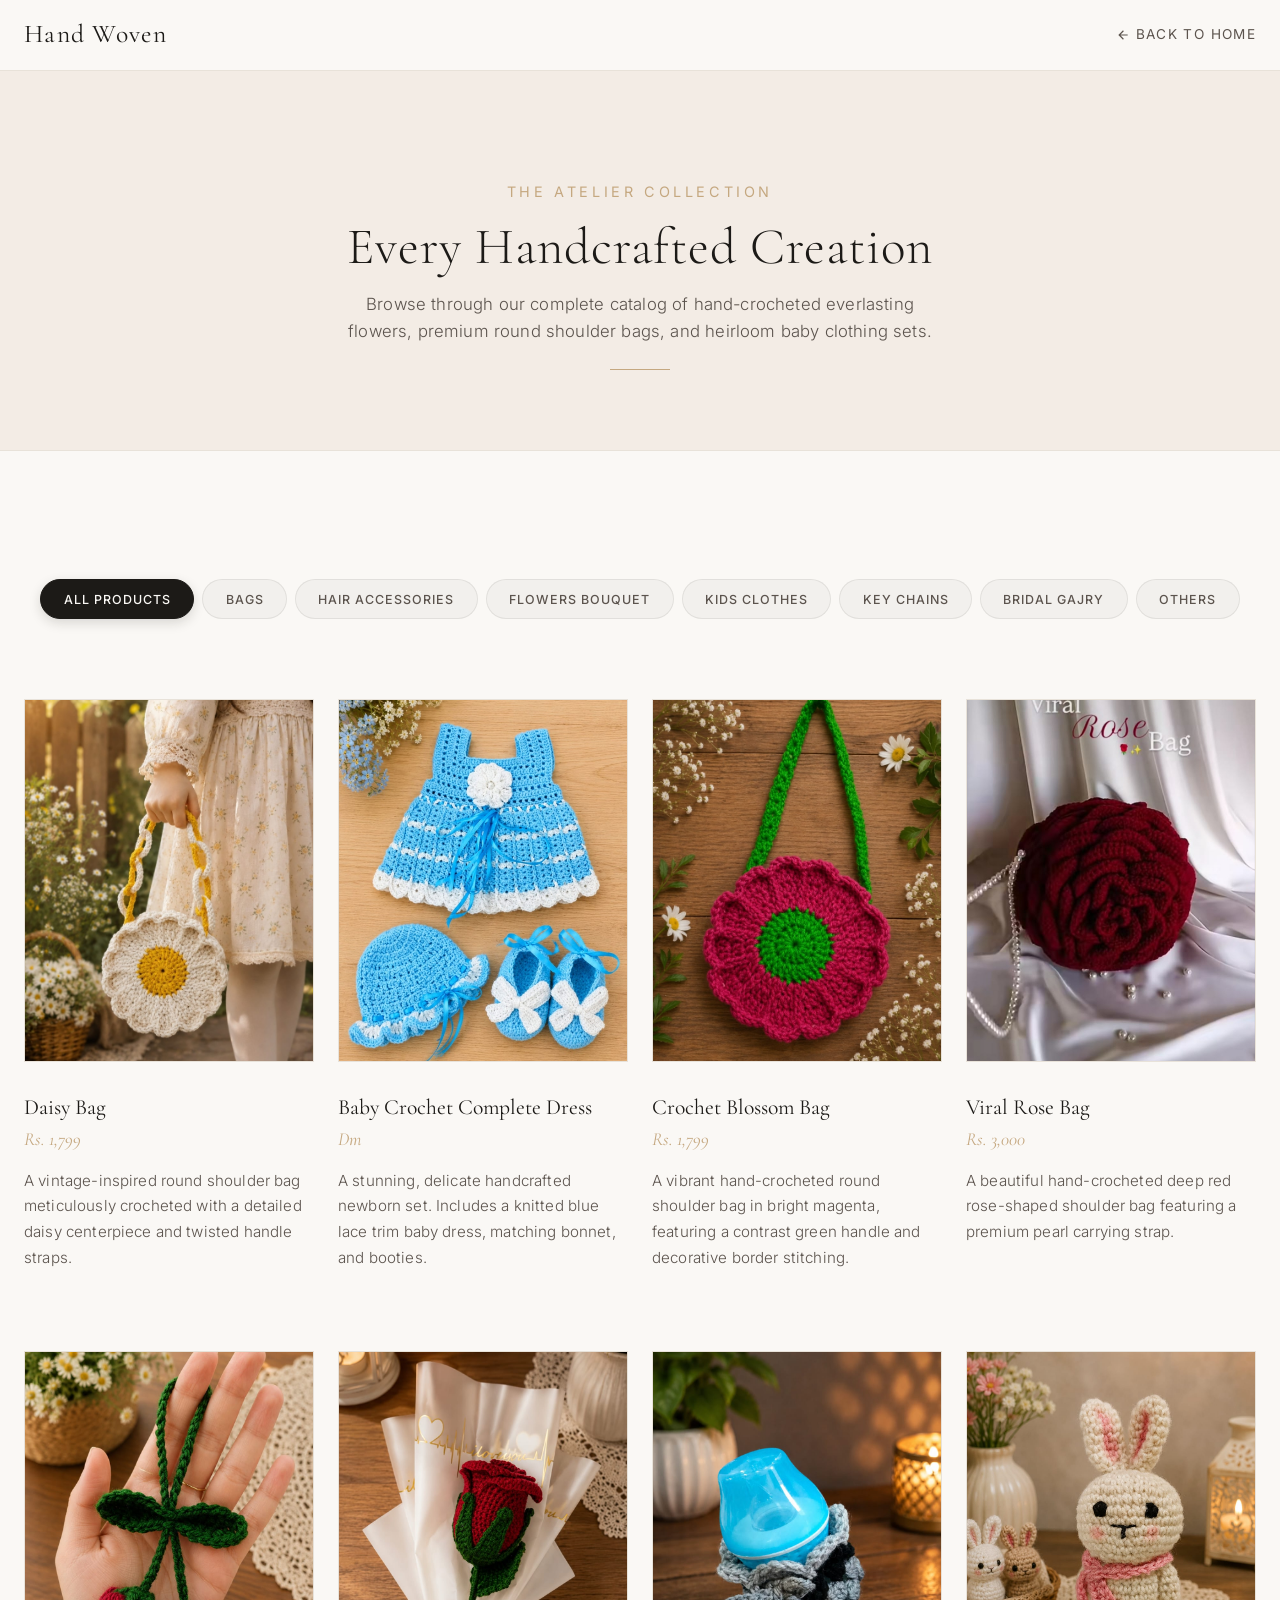
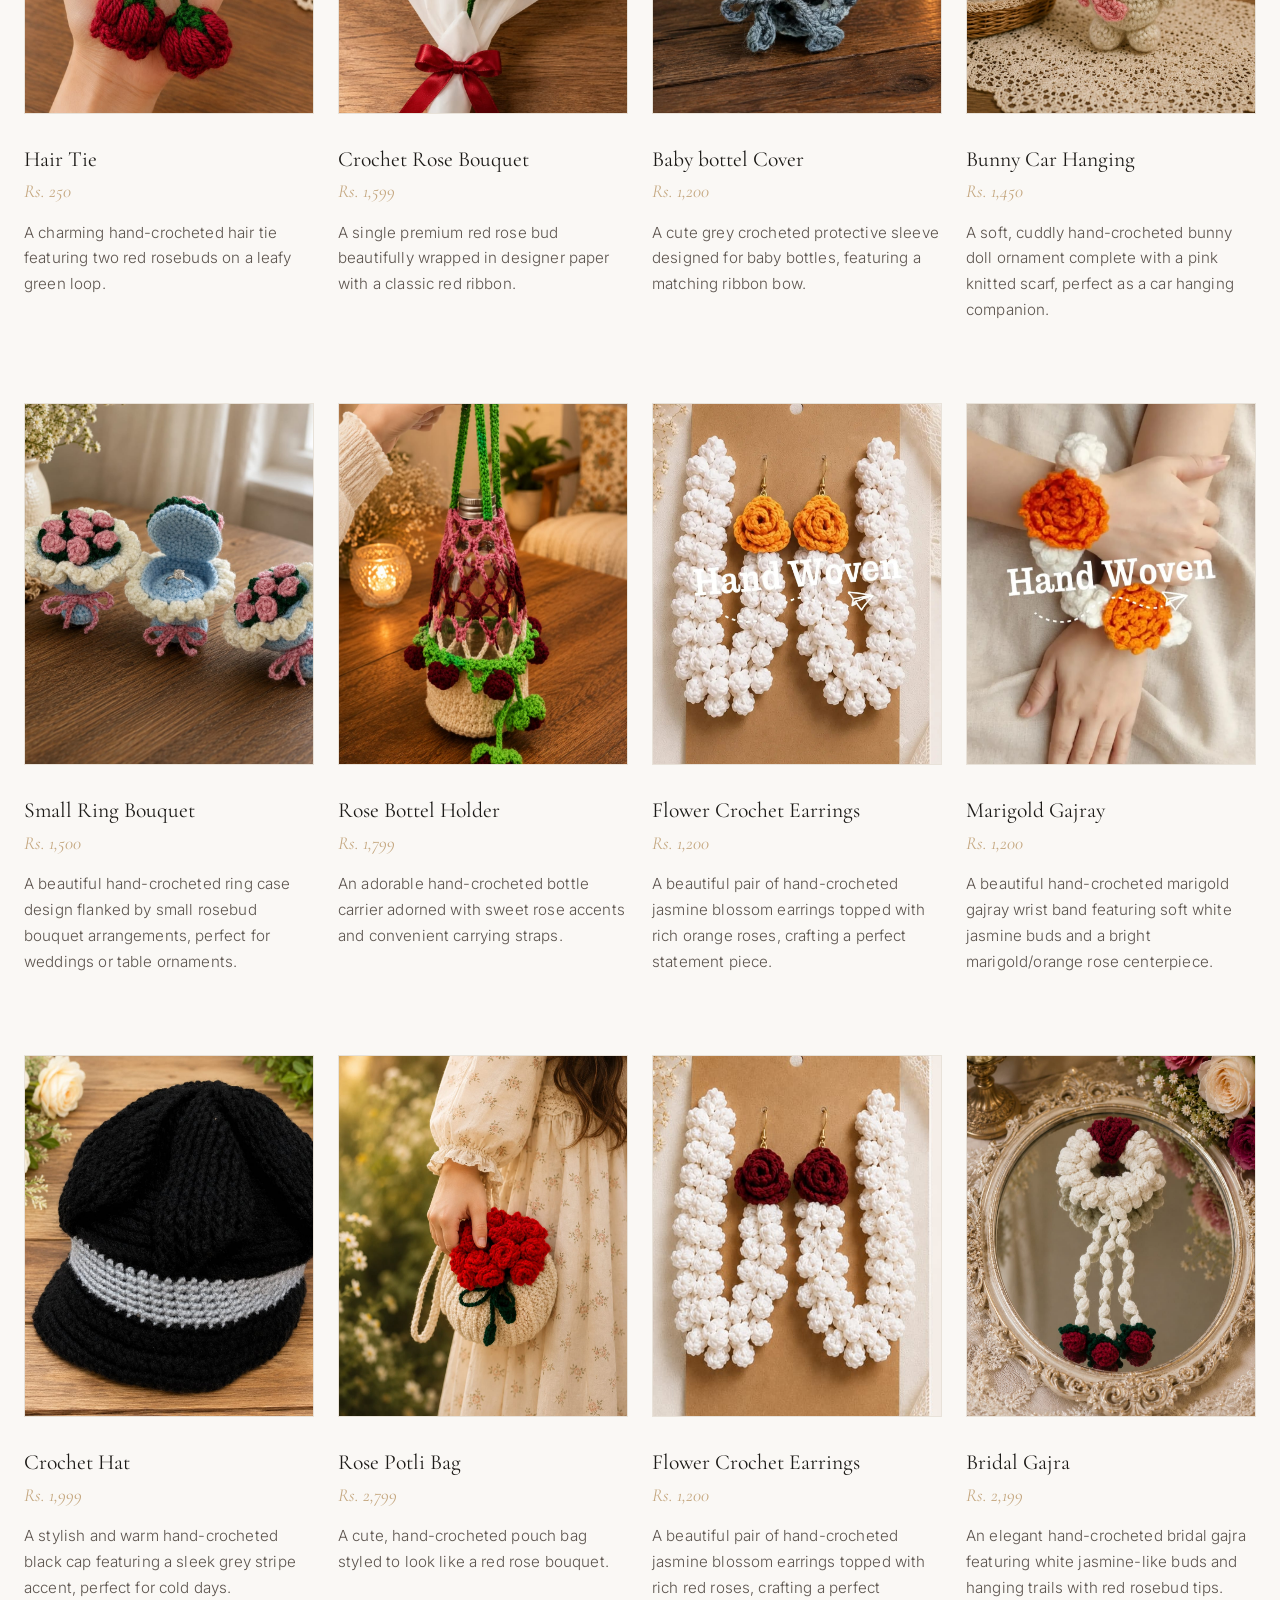
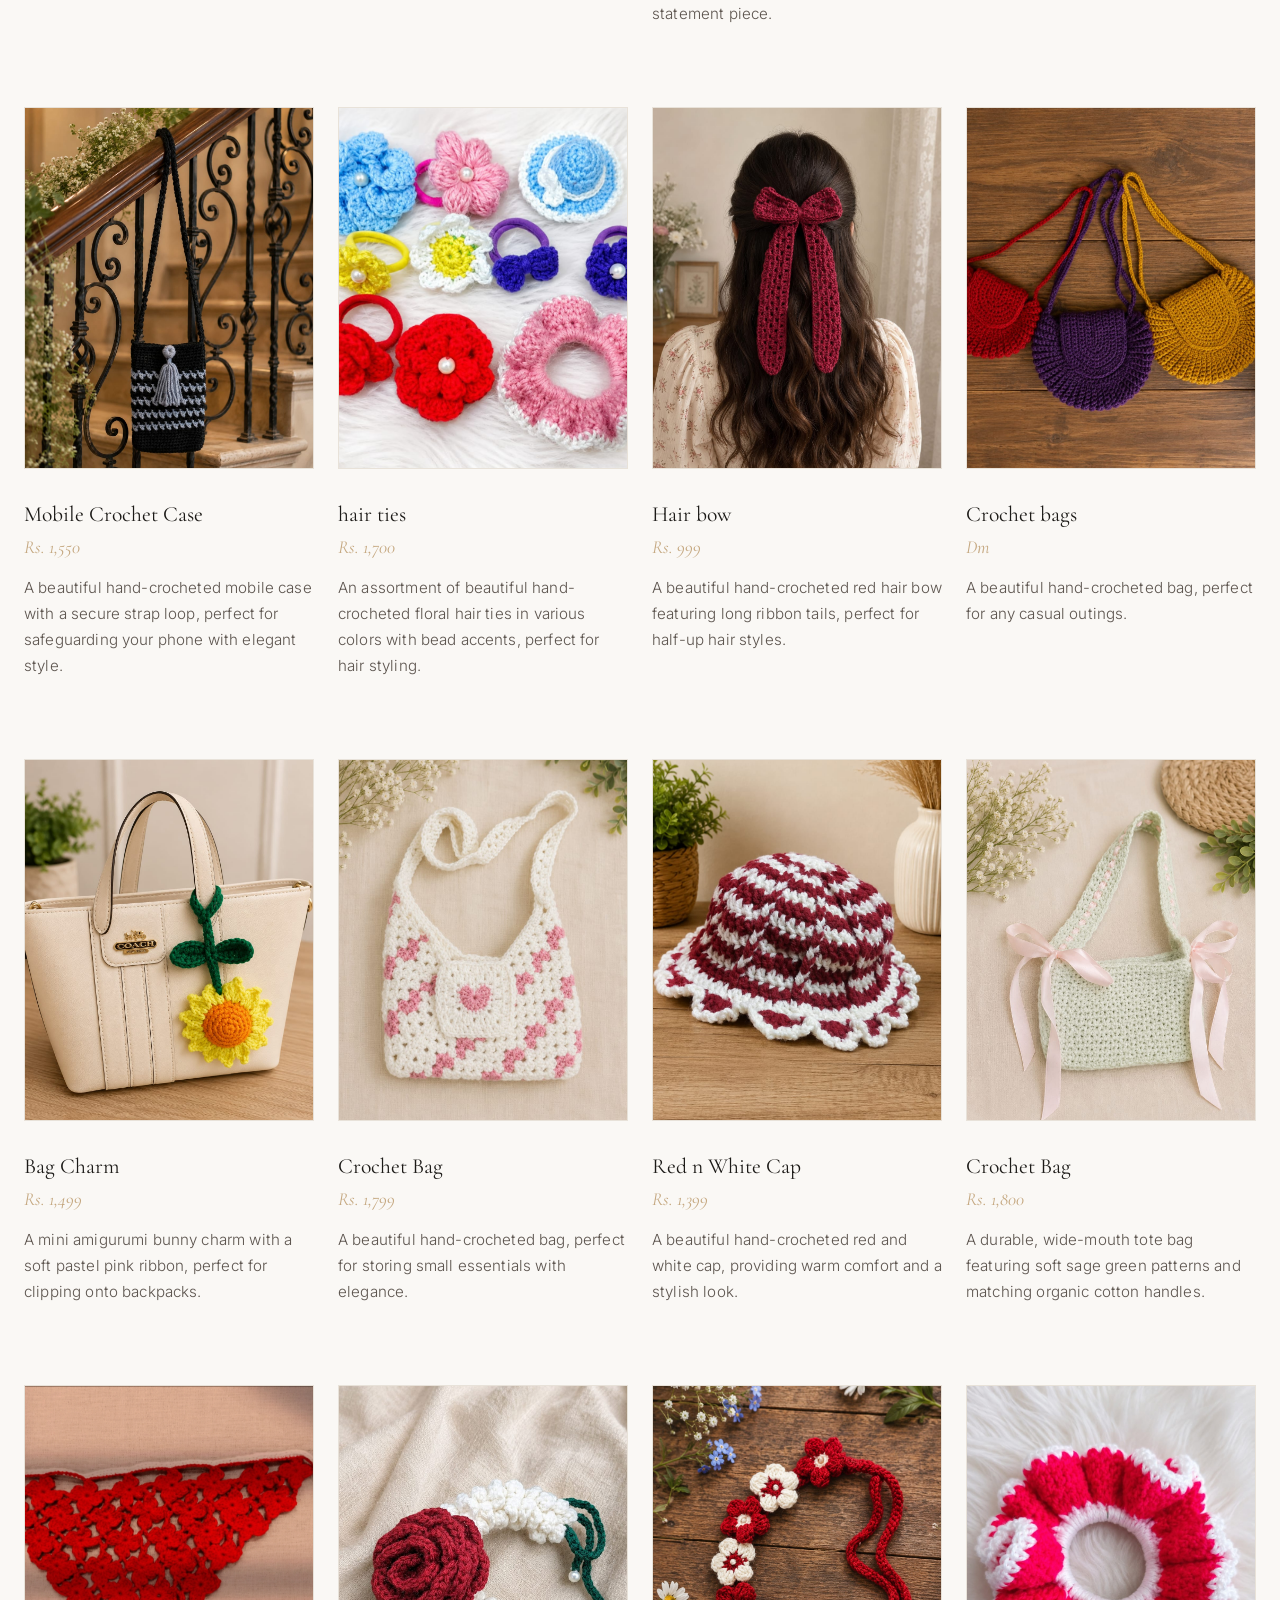
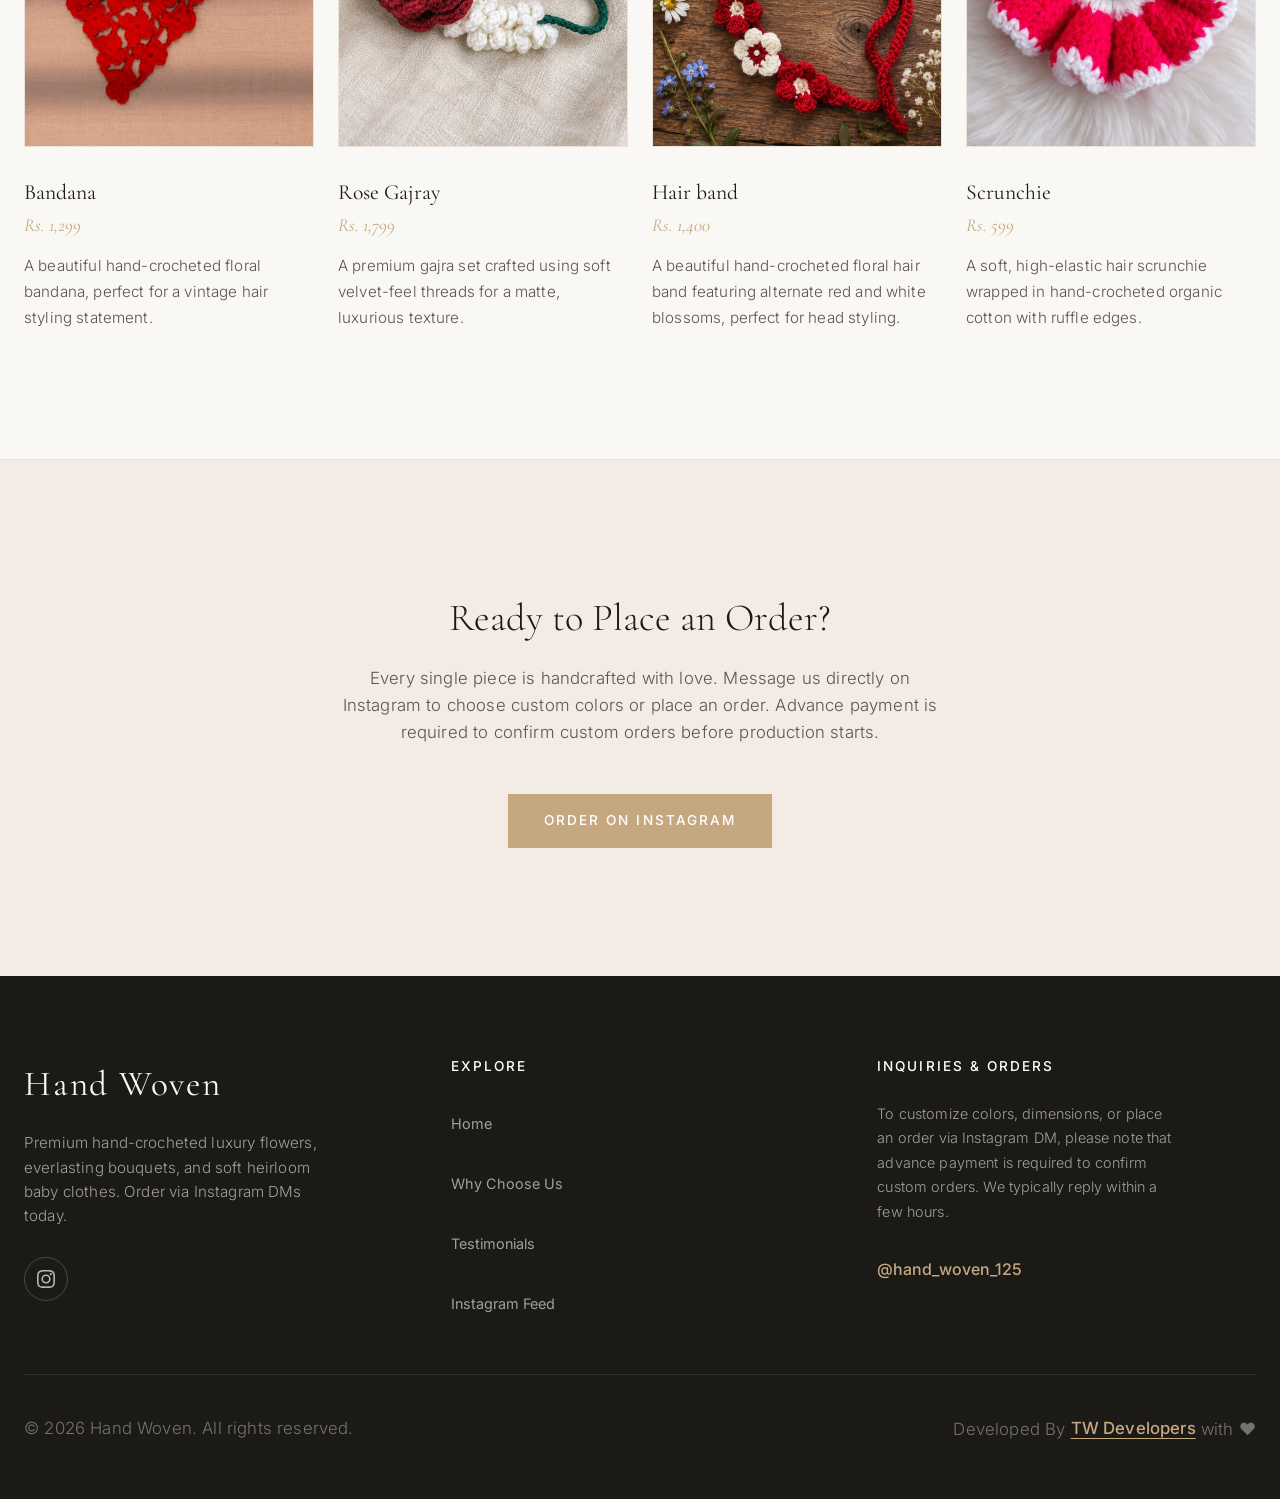
==== commit f9611792: "update order inquiry content across site to include advance payment policy for custom orders" ====
--- a/collection.html
+++ b/collection.html
@@ -594,8 +594,7 @@
   <section class="collection-inquiry">
     <div class="container text-center">
       <h3>Ready to Place an Order?</h3>
-      <p>Every single product is handmade with love. To choose custom sizes, select colors, or query about items,
-        message us directly on Instagram.</p>
+      <p>Every single piece is handcrafted with love. Message us directly on Instagram to choose custom colors or place an order. Advance payment is required to confirm custom orders before production starts.</p>
       <a href="https://instagram.com/hand_woven_125" target="_blank" rel="noopener noreferrer"
         class="btn btn-gold btn-lg">Order on Instagram</a>
     </div>
@@ -635,8 +634,7 @@
         <!-- Col 3: Contact & Ordering -->
         <div class="footer-col">
           <h4>Inquiries & Orders</h4>
-          <p class="footer-info-text">To customize colors, dimensions, or order items, send us a Direct Message on
-            Instagram. We typically reply within a few hours.</p>
+          <p class="footer-info-text">To customize colors, dimensions, or place an order via Instagram DM, please note that advance payment is required to confirm custom orders. We typically reply within a few hours.</p>
           <a href="https://instagram.com/hand_woven_125" target="_blank" rel="noopener noreferrer"
             class="footer-contact-link">@hand_woven_125</a>
         </div>
@@ -674,6 +672,7 @@
         <p class="slider-desc" id="slider-desc">Product description goes here.</p>
         <a href="https://instagram.com/hand_woven_125" target="_blank" rel="noopener noreferrer" class="btn btn-gold"
           id="slider-cta">Order via Instagram DM</a>
+        <span class="slider-payment-note" style="font-size: 0.75rem; color: var(--color-secondary); opacity: 0.8; margin-top: 0.75rem; display: block;">✨ Advance payment is required to confirm handcrafted orders.</span>
       </div>
     </div>
 
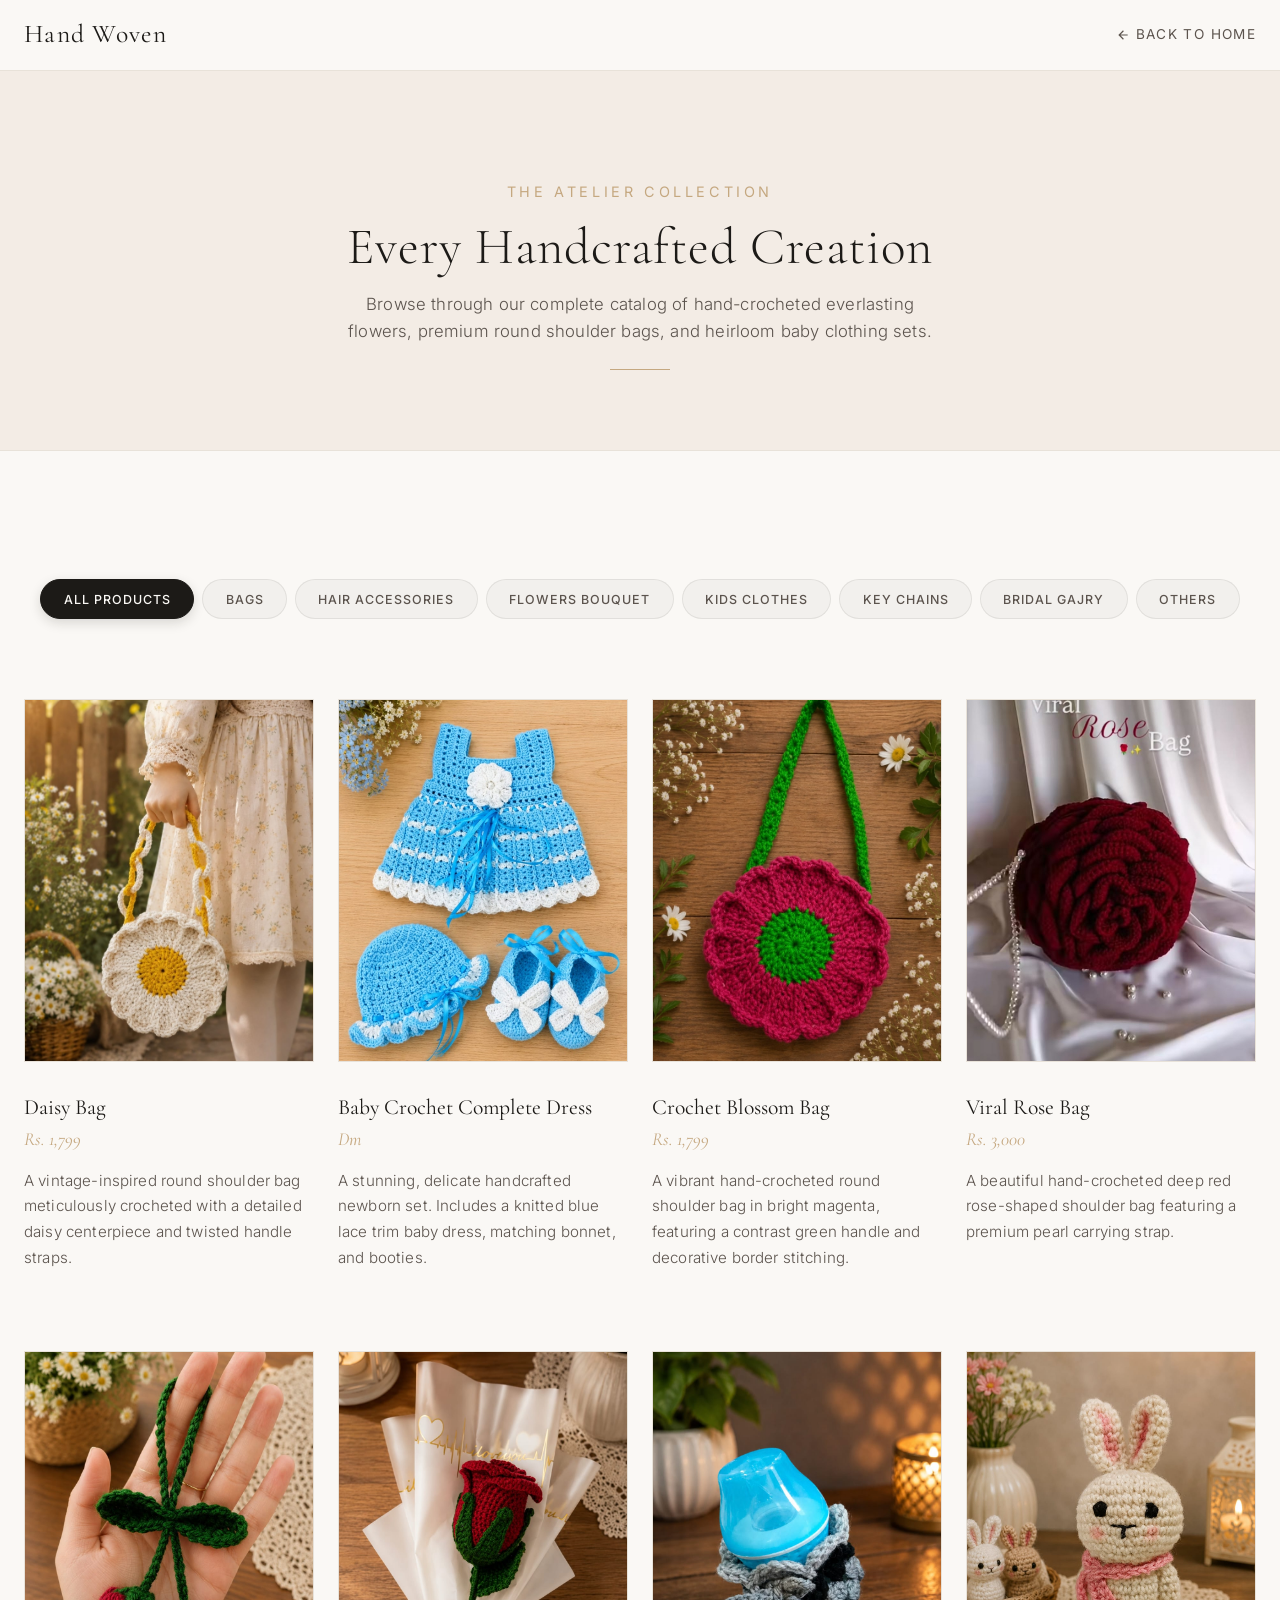
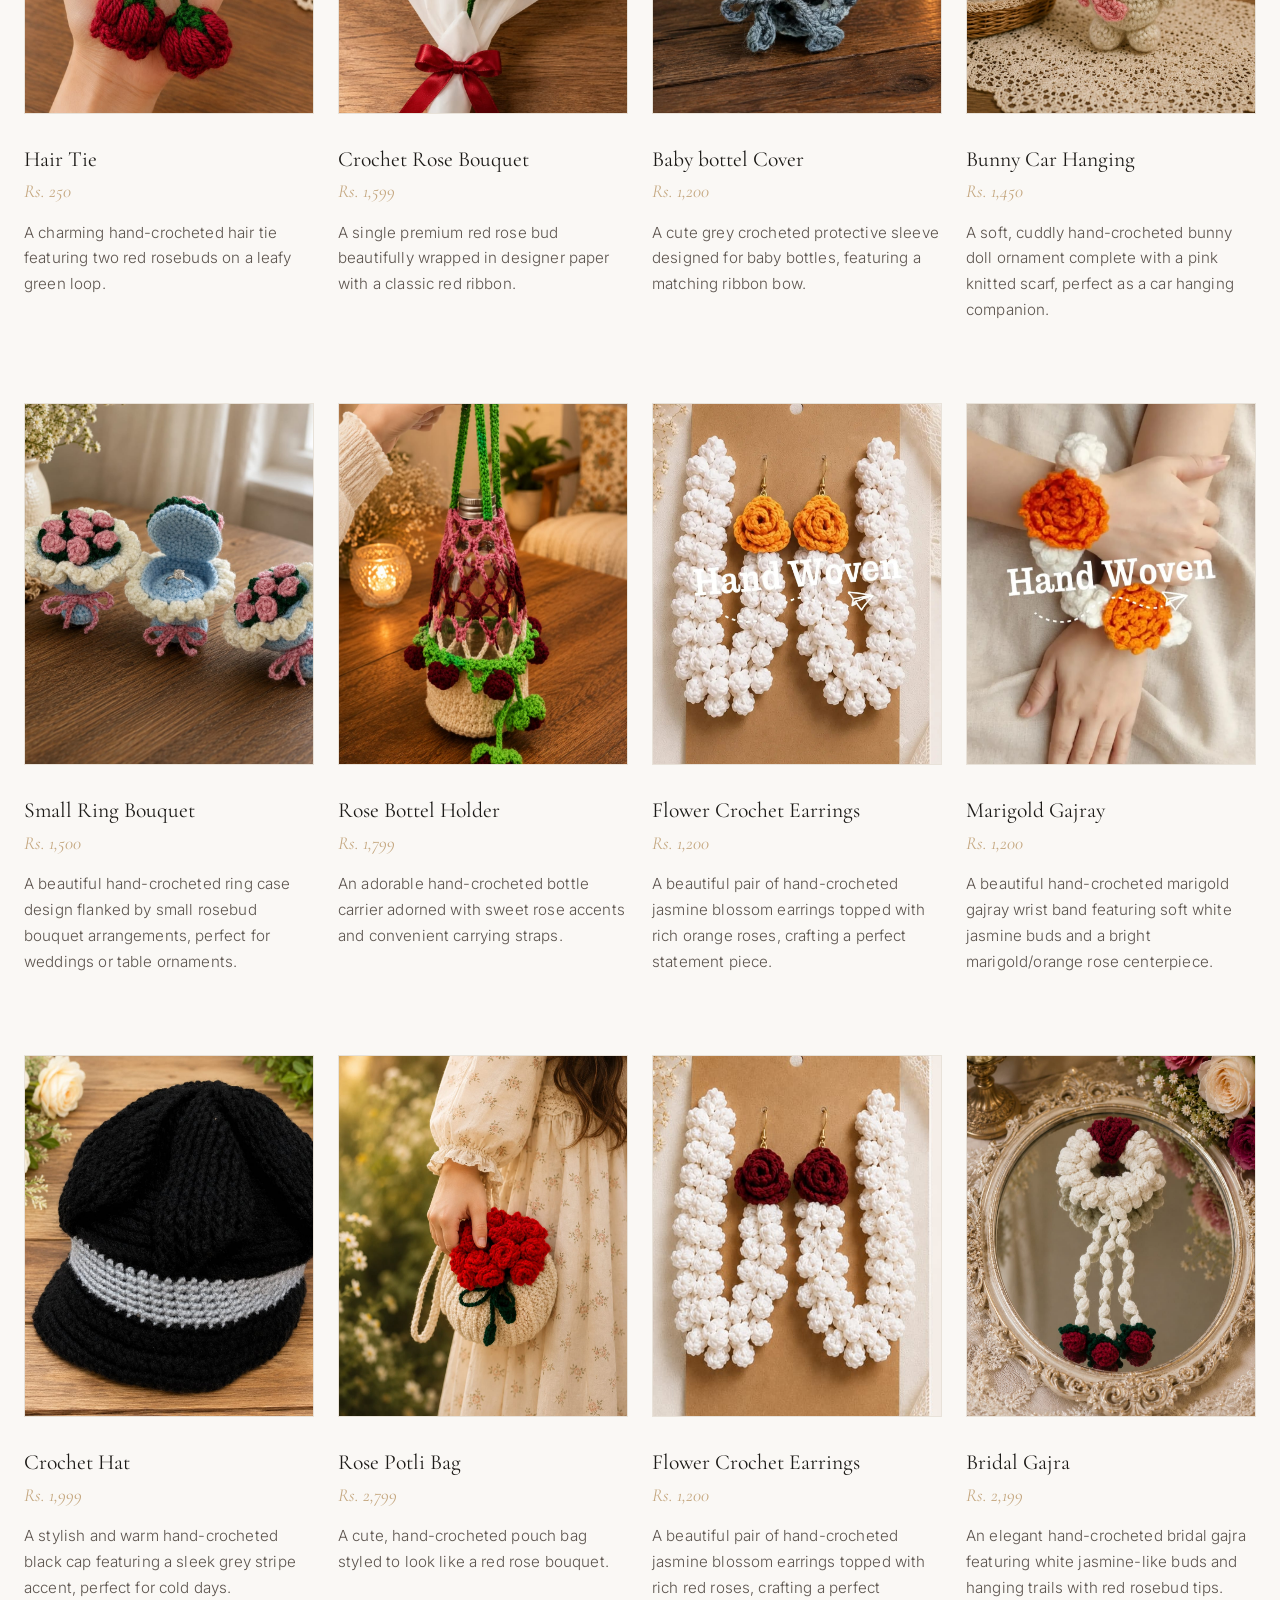
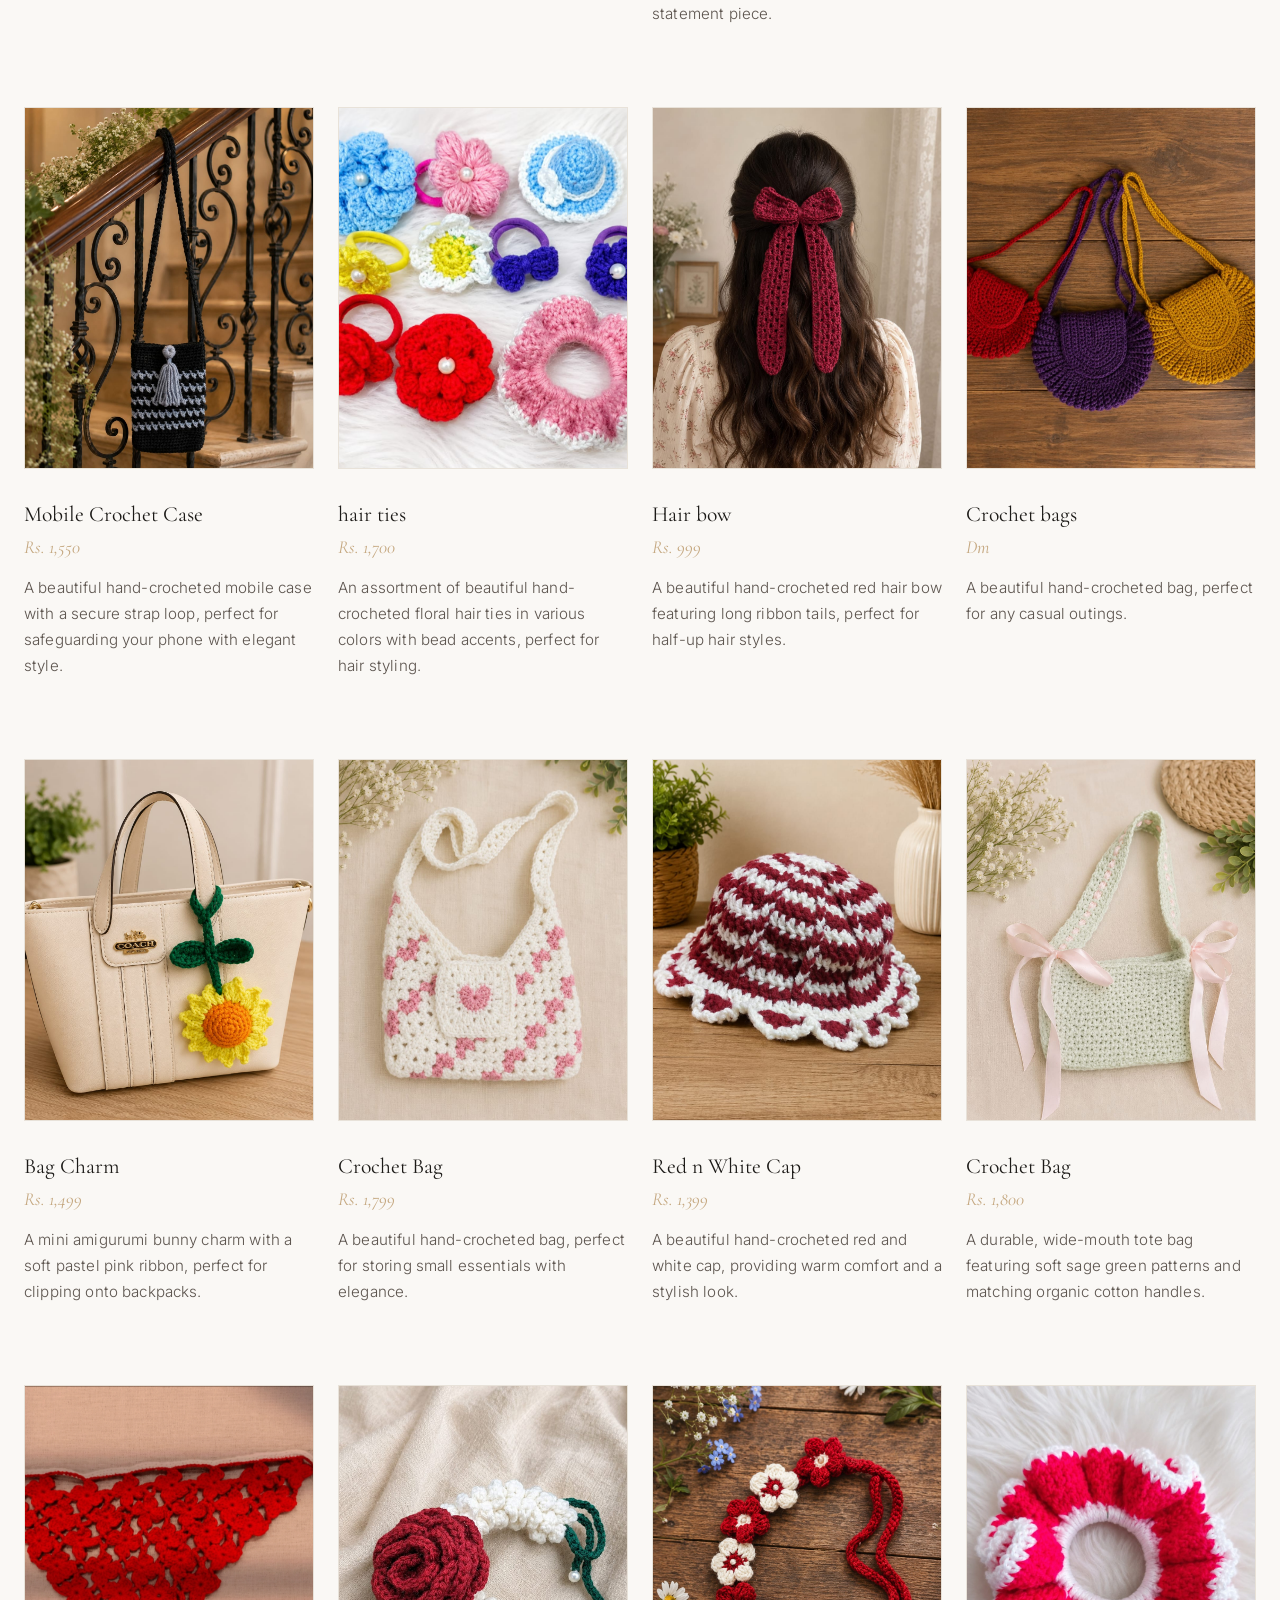
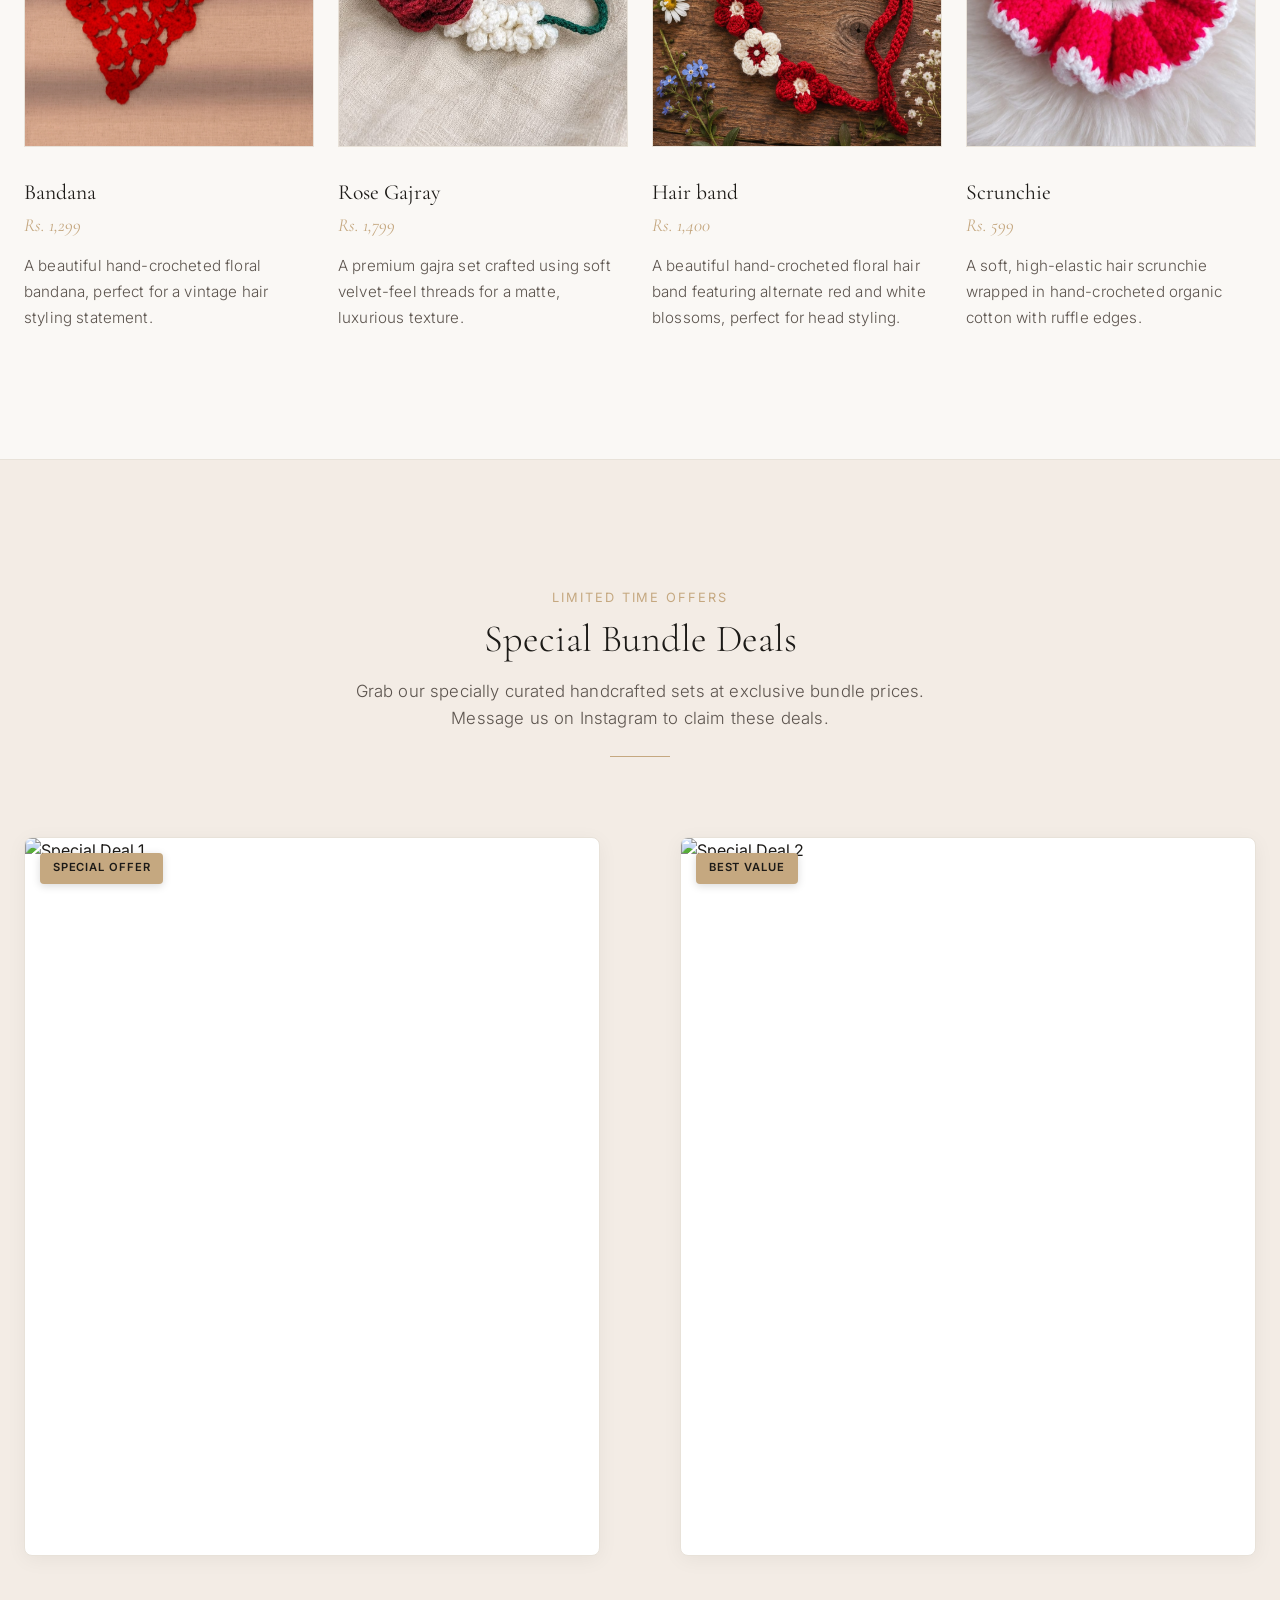
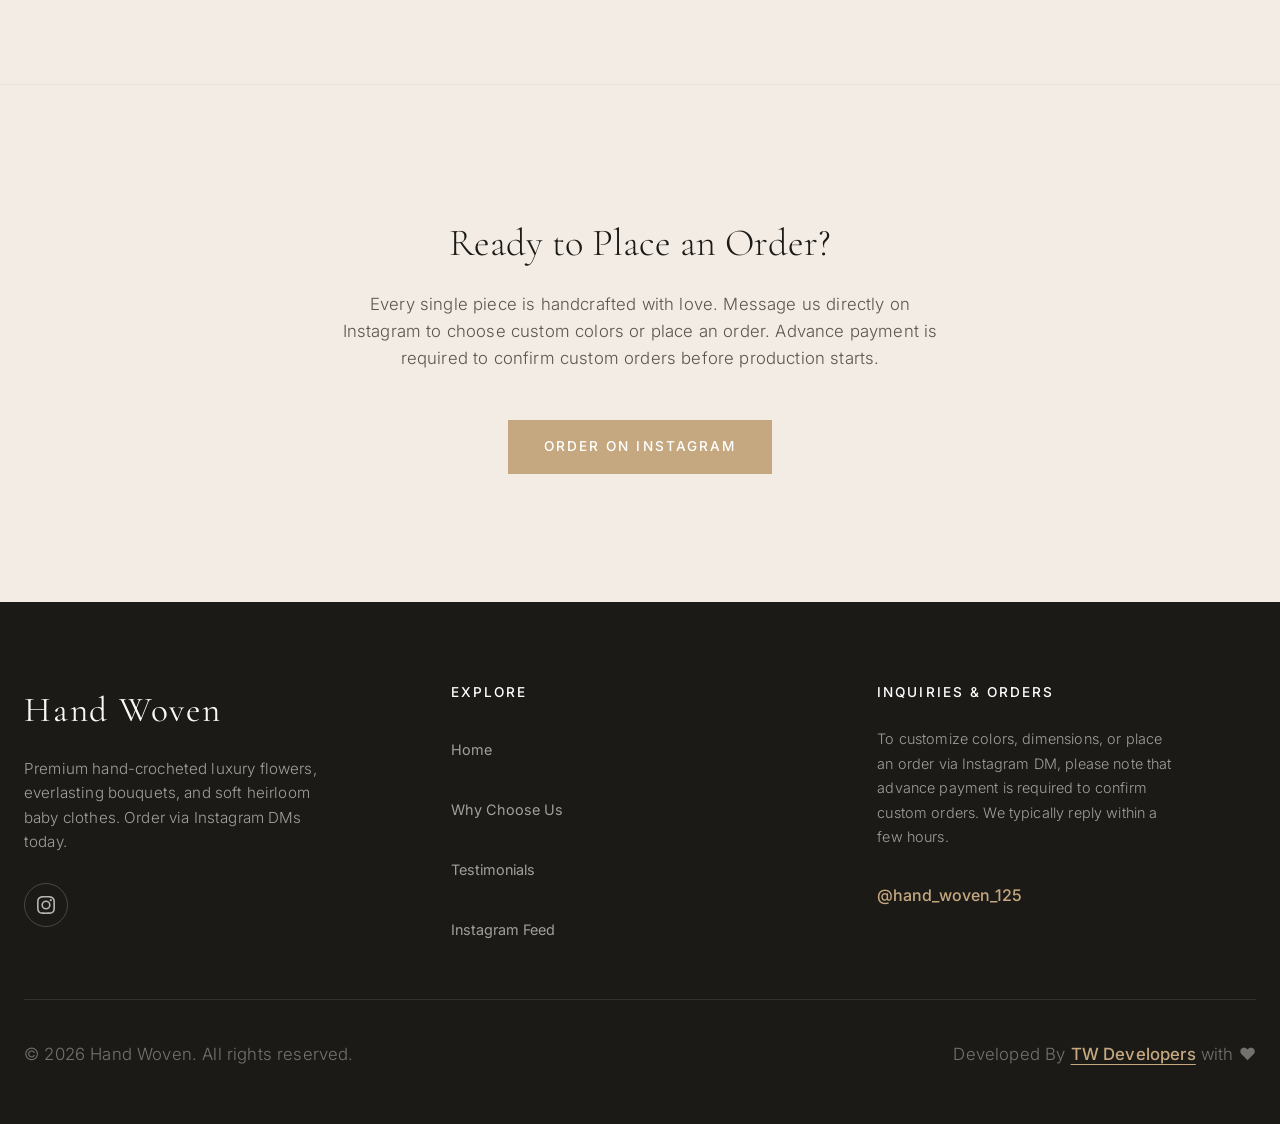
==== commit 4852d11e: "add exclusive deals section structure and CSS styles to collection page" ====
--- a/collection.html
+++ b/collection.html
@@ -586,6 +586,34 @@
           </div>
         </article>
 
+      </div>
+    </div>
+  </section>
+
+  <!-- Exclusive Deals Section -->
+  <section class="deals-section" id="deals-section">
+    <div class="container">
+      <div class="section-header text-center" style="max-width: 600px; margin: 0 auto var(--spacing-xl) auto;">
+        <span class="section-subtitle" style="display: block; font-family: var(--font-sans); font-size: 0.8rem; text-transform: uppercase; letter-spacing: 0.15em; color: var(--color-accent-gold); margin-bottom: 0.5rem;">Limited Time Offers</span>
+        <h2 class="section-title" style="font-family: var(--font-serif); font-size: clamp(1.8rem, 4vw, 2.4rem); font-weight: 300; color: var(--color-primary); margin-bottom: 1rem;">Special Bundle Deals</h2>
+        <p style="color: var(--color-secondary); line-height: 1.6;">Grab our specially curated handcrafted sets at exclusive bundle prices. Message us on Instagram to claim these deals.</p>
+        <div class="section-divider" style="width: 60px; height: 1px; background-color: var(--color-accent-gold); margin: 1.5rem auto 0 auto;"></div>
+      </div>
+      
+      <div class="deals-grid" id="deals-grid">
+        <!-- Deal Cards will show images provided by the user. Placeholder cards for now: -->
+        <div class="deal-card">
+          <div class="deal-image-container">
+            <img src="assets/deal1.jpg" alt="Special Deal 1" class="deal-image">
+            <div class="deal-badge">Special Offer</div>
+          </div>
+        </div>
+        <div class="deal-card">
+          <div class="deal-image-container">
+            <img src="assets/deal2.jpg" alt="Special Deal 2" class="deal-image">
+            <div class="deal-badge">Best Value</div>
+          </div>
+        </div>
       </div>
     </div>
   </section>
--- a/style.css
+++ b/style.css
@@ -2001,6 +2001,73 @@
 }
 
 /* ==========================================================================
+   Deals Section
+   ========================================================================== */
+.deals-section {
+  padding: var(--spacing-xxl) 0;
+  background-color: var(--color-bg-sand);
+  border-top: 1px solid var(--color-border);
+}
+
+.deals-grid {
+  display: grid;
+  grid-template-columns: repeat(auto-fit, minmax(280px, 1fr));
+  gap: var(--spacing-xl);
+  margin-top: var(--spacing-xl);
+}
+
+.deal-card {
+  background-color: var(--color-bg-card);
+  border: 1px solid var(--color-border);
+  border-radius: 8px;
+  overflow: hidden;
+  box-shadow: 0 4px 20px rgba(28, 26, 23, 0.05);
+  transition: transform var(--transition-smooth), box-shadow var(--transition-smooth);
+}
+
+.deal-card:hover {
+  transform: translateY(-5px);
+  box-shadow: 0 12px 30px rgba(28, 26, 23, 0.1);
+}
+
+.deal-image-container {
+  position: relative;
+  width: 100%;
+  padding-bottom: 125%; /* 4:5 aspect ratio */
+  overflow: hidden;
+}
+
+.deal-image {
+  position: absolute;
+  top: 0;
+  left: 0;
+  width: 100%;
+  height: 100%;
+  object-fit: cover;
+  transition: transform var(--transition-smooth);
+}
+
+.deal-card:hover .deal-image {
+  transform: scale(1.05);
+}
+
+.deal-badge {
+  position: absolute;
+  top: 15px;
+  left: 15px;
+  background-color: var(--color-accent-gold);
+  color: var(--color-primary);
+  padding: 0.4rem 0.8rem;
+  font-family: var(--font-sans);
+  font-size: 0.7rem;
+  font-weight: 600;
+  text-transform: uppercase;
+  letter-spacing: 0.08em;
+  border-radius: 4px;
+  box-shadow: 0 2px 8px rgba(0, 0, 0, 0.15);
+}
+
+/* ==========================================================================
    Accessibility & Media Reduction Options
    ========================================================================== */
 
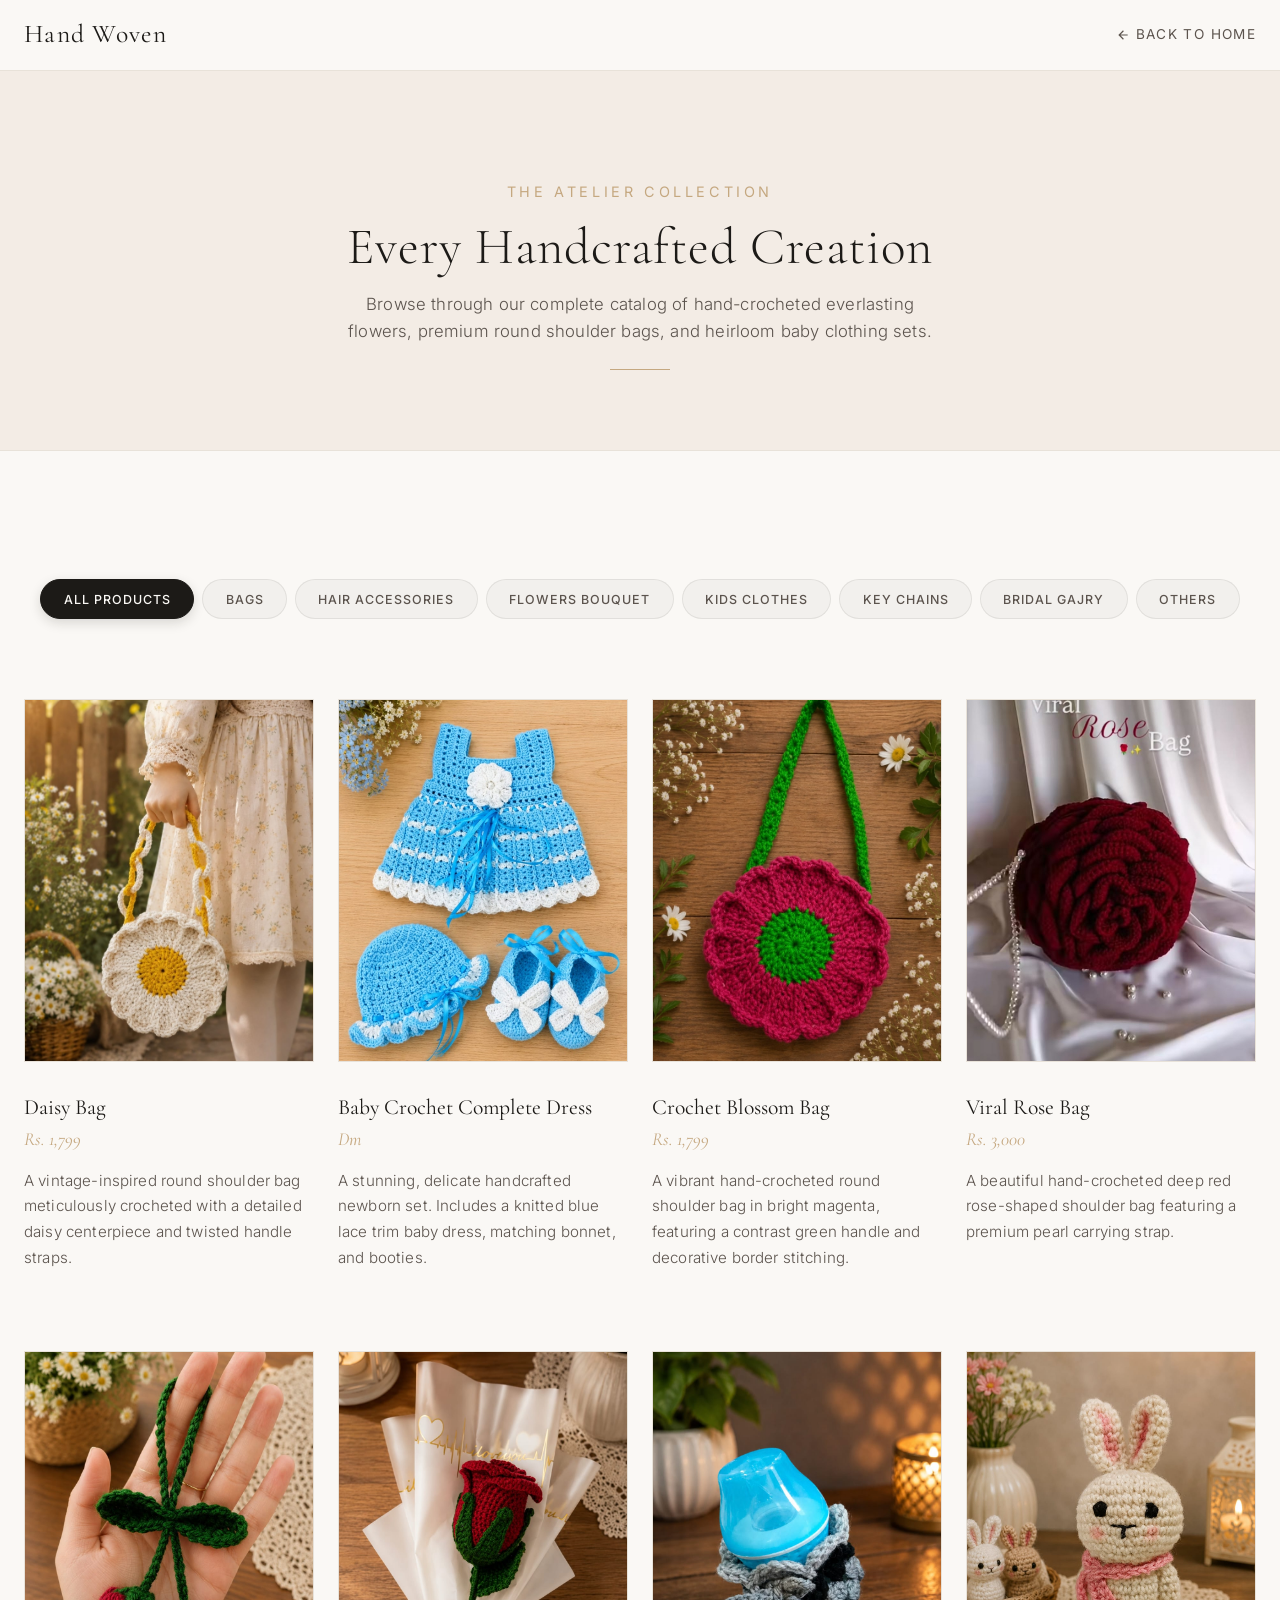
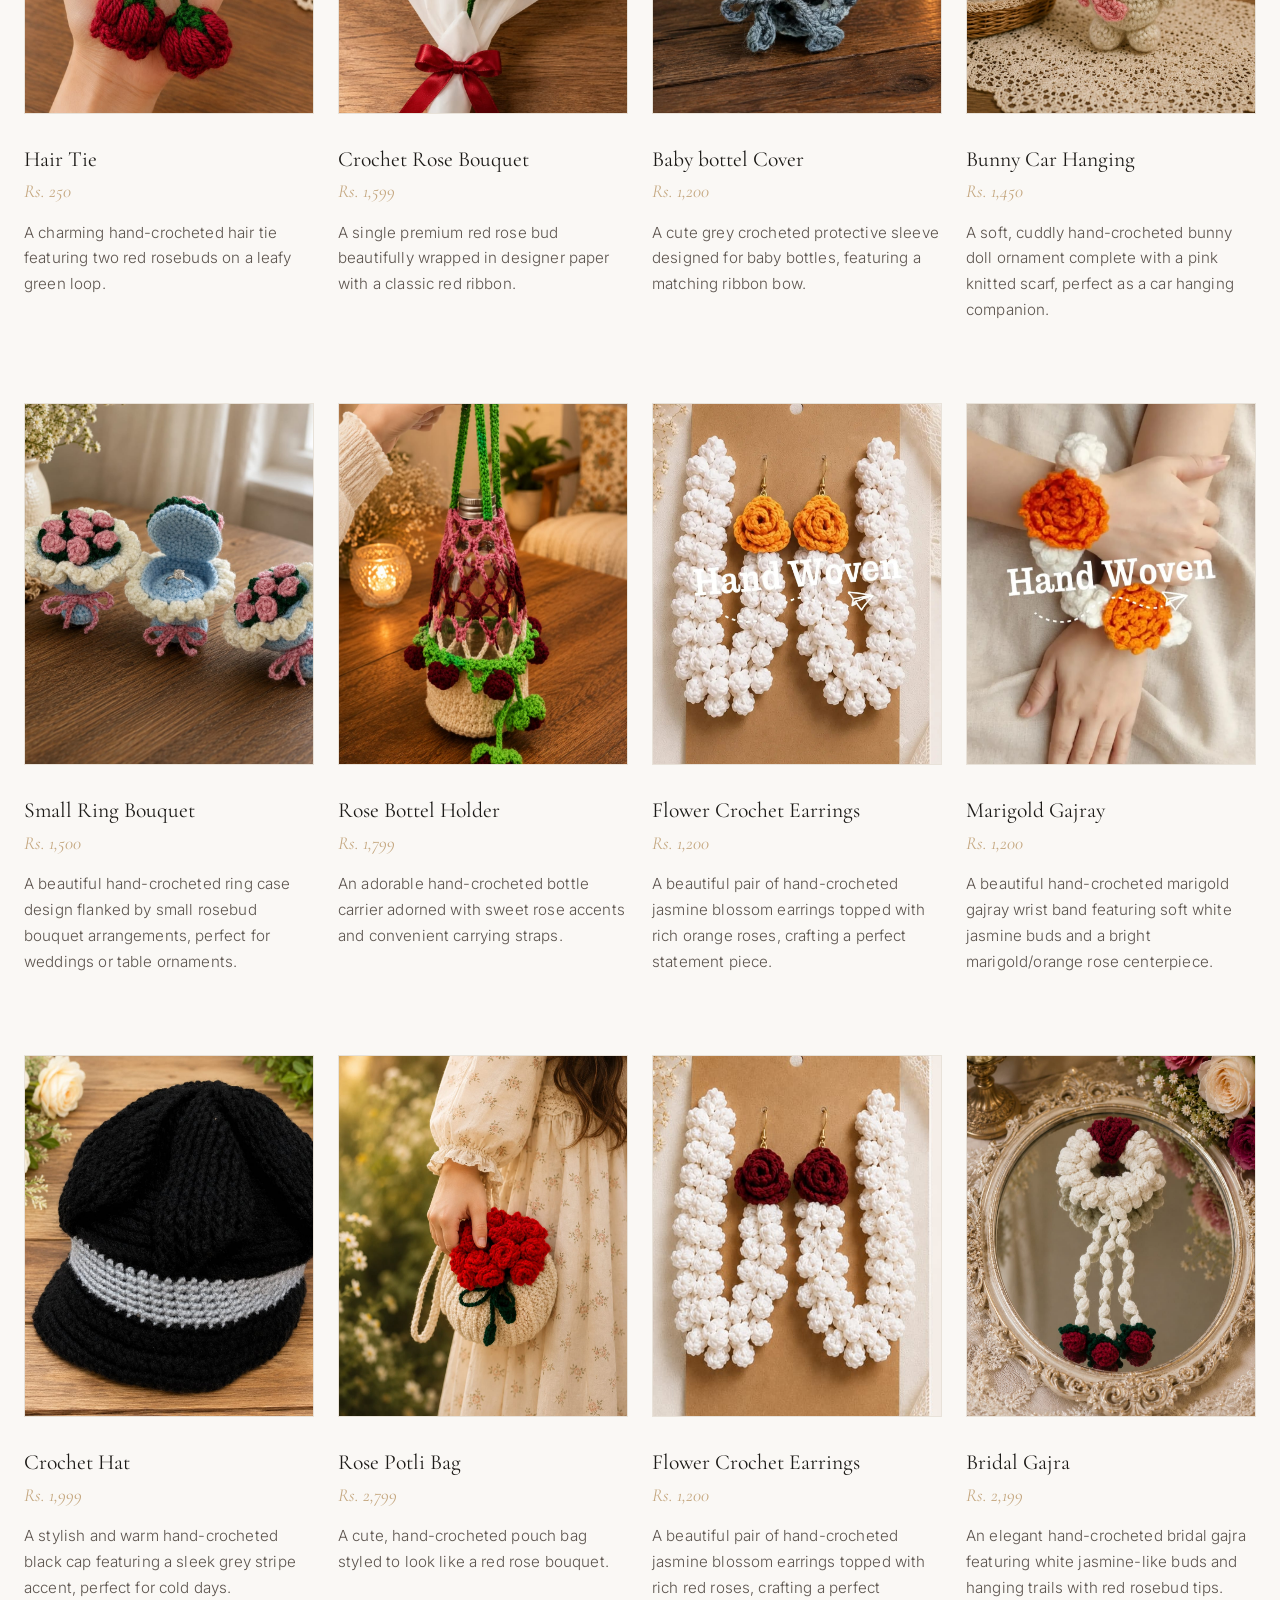
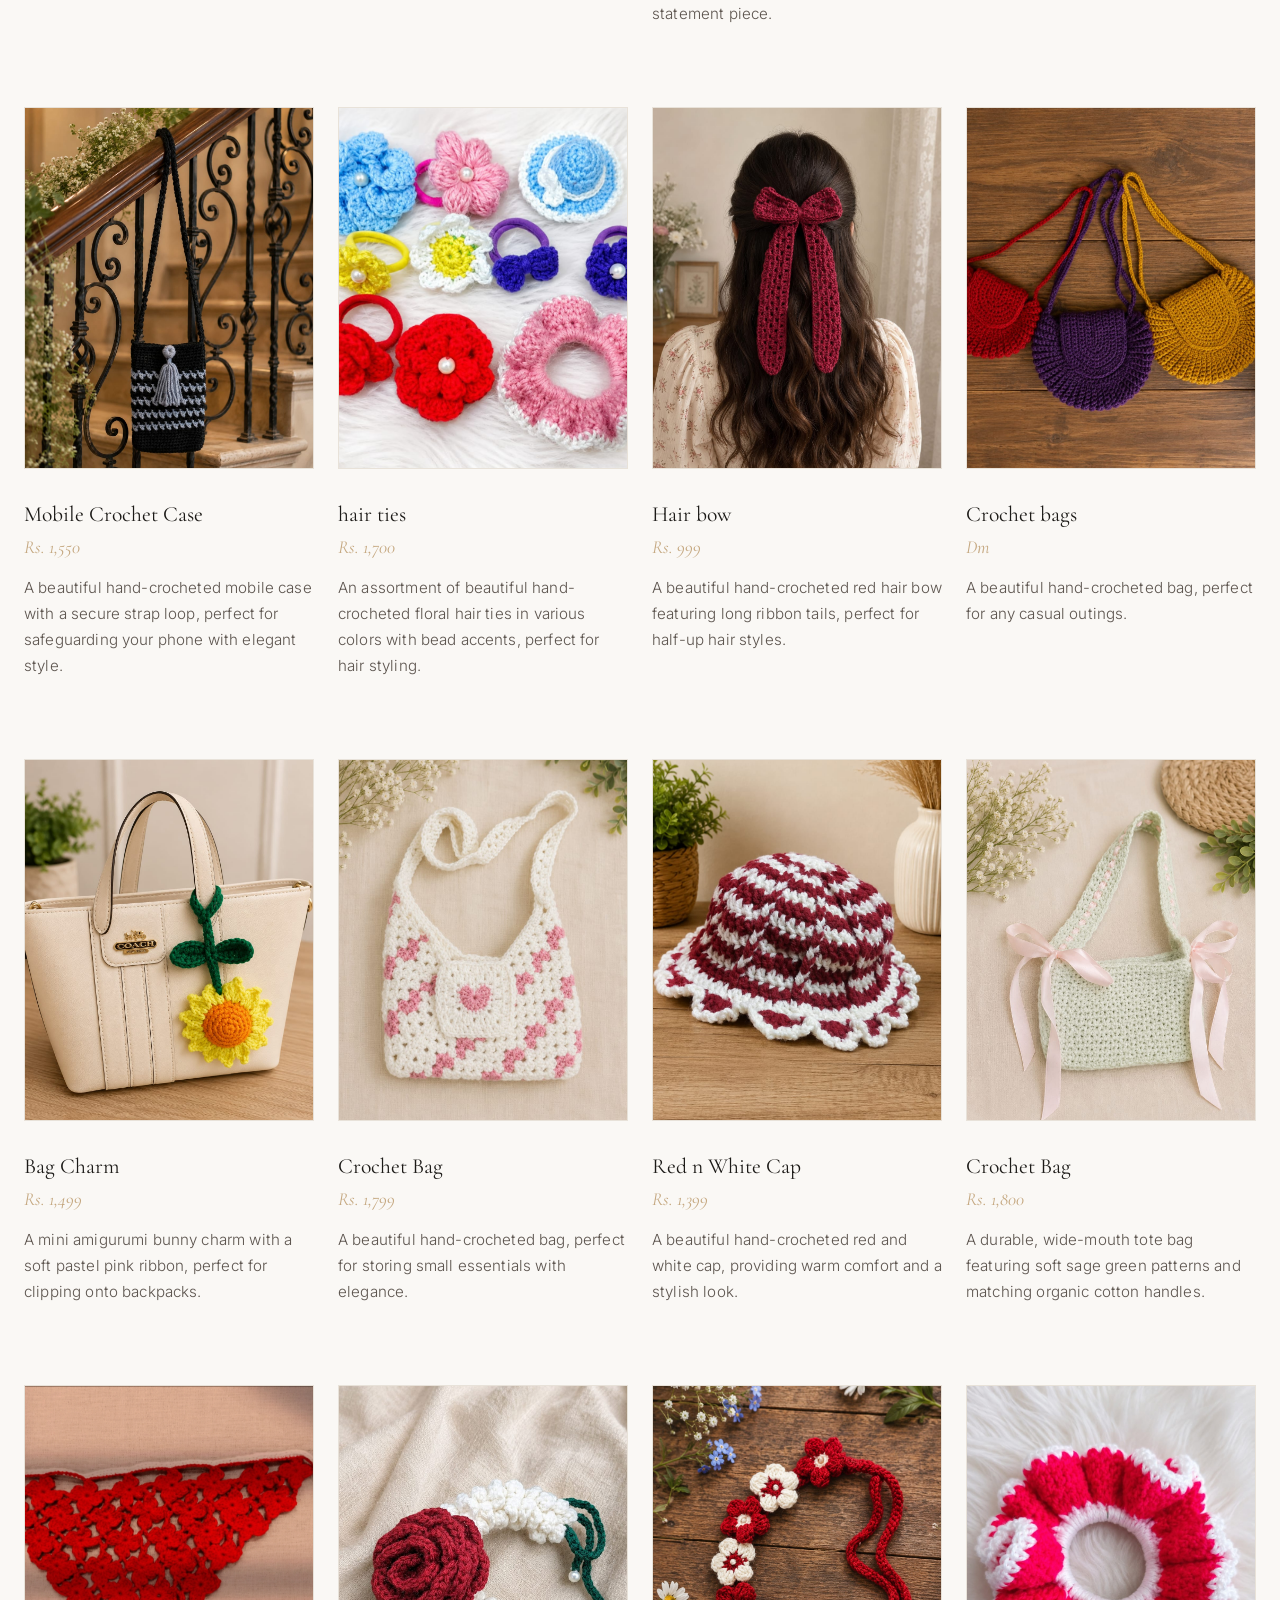
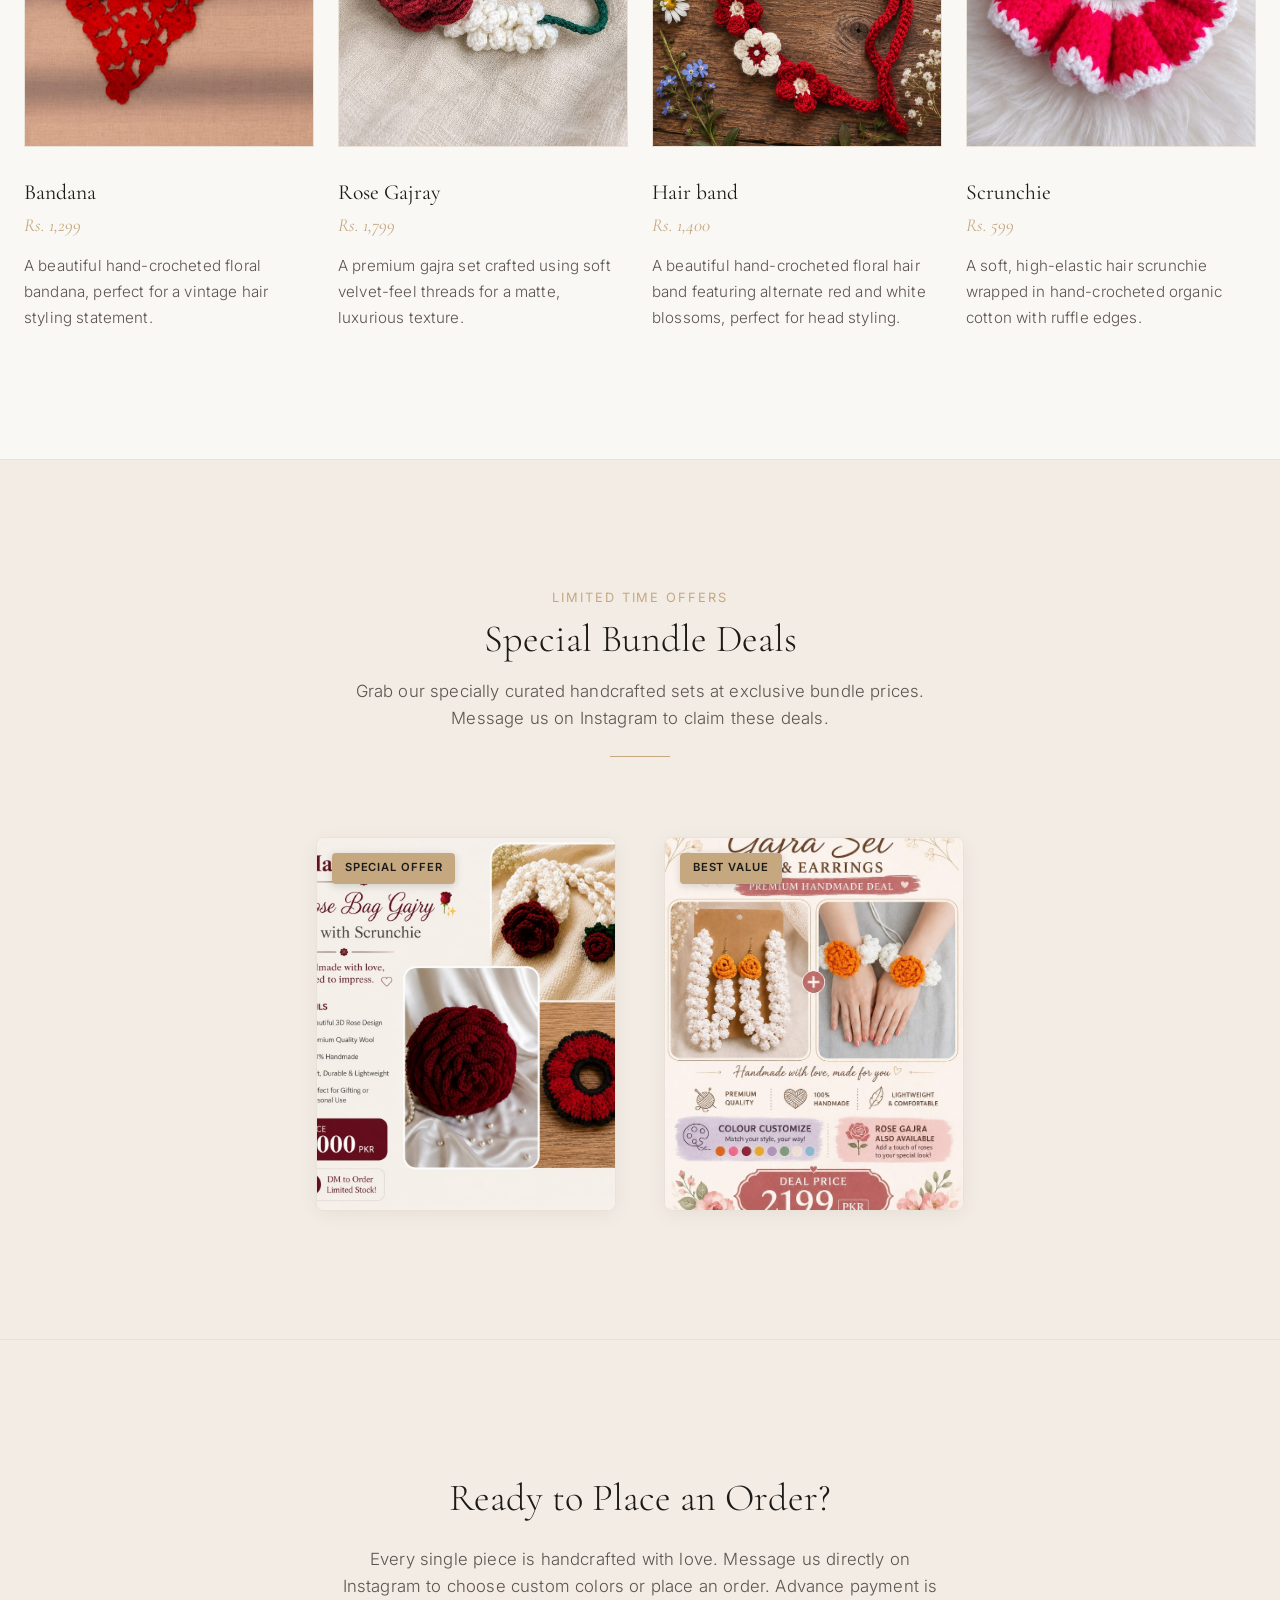
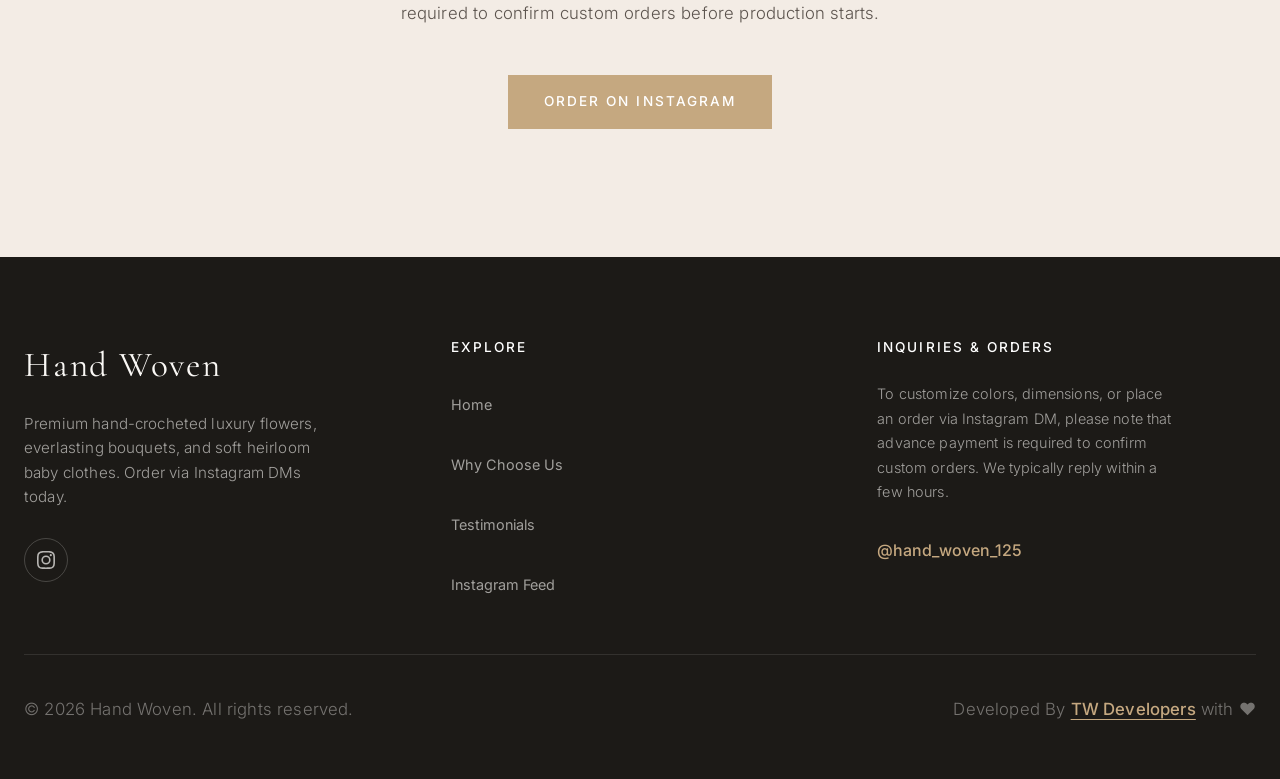
==== commit 9d91c5e9: "update deals section with user uploaded deal images" ====
--- a/collection.html
+++ b/collection.html
@@ -601,16 +601,16 @@
       </div>
       
       <div class="deals-grid" id="deals-grid">
-        <!-- Deal Cards will show images provided by the user. Placeholder cards for now: -->
+        <!-- Deal Cards: -->
         <div class="deal-card">
           <div class="deal-image-container">
-            <img src="assets/deal1.jpg" alt="Special Deal 1" class="deal-image">
+            <img src="assets/deal_1.jpg" alt="Rose Bag Gajry with Scrunchie Deal" class="deal-image">
             <div class="deal-badge">Special Offer</div>
           </div>
         </div>
         <div class="deal-card">
           <div class="deal-image-container">
-            <img src="assets/deal2.jpg" alt="Special Deal 2" class="deal-image">
+            <img src="assets/deal_2.jpg" alt="Crochet Gajra Set & Earrings Deal" class="deal-image">
             <div class="deal-badge">Best Value</div>
           </div>
         </div>
--- a/style.css
+++ b/style.css
@@ -2011,8 +2011,9 @@
 
 .deals-grid {
   display: grid;
-  grid-template-columns: repeat(auto-fit, minmax(280px, 1fr));
-  gap: var(--spacing-xl);
+  grid-template-columns: repeat(auto-fit, minmax(220px, 300px));
+  justify-content: center;
+  gap: var(--spacing-lg);
   margin-top: var(--spacing-xl);
 }
 
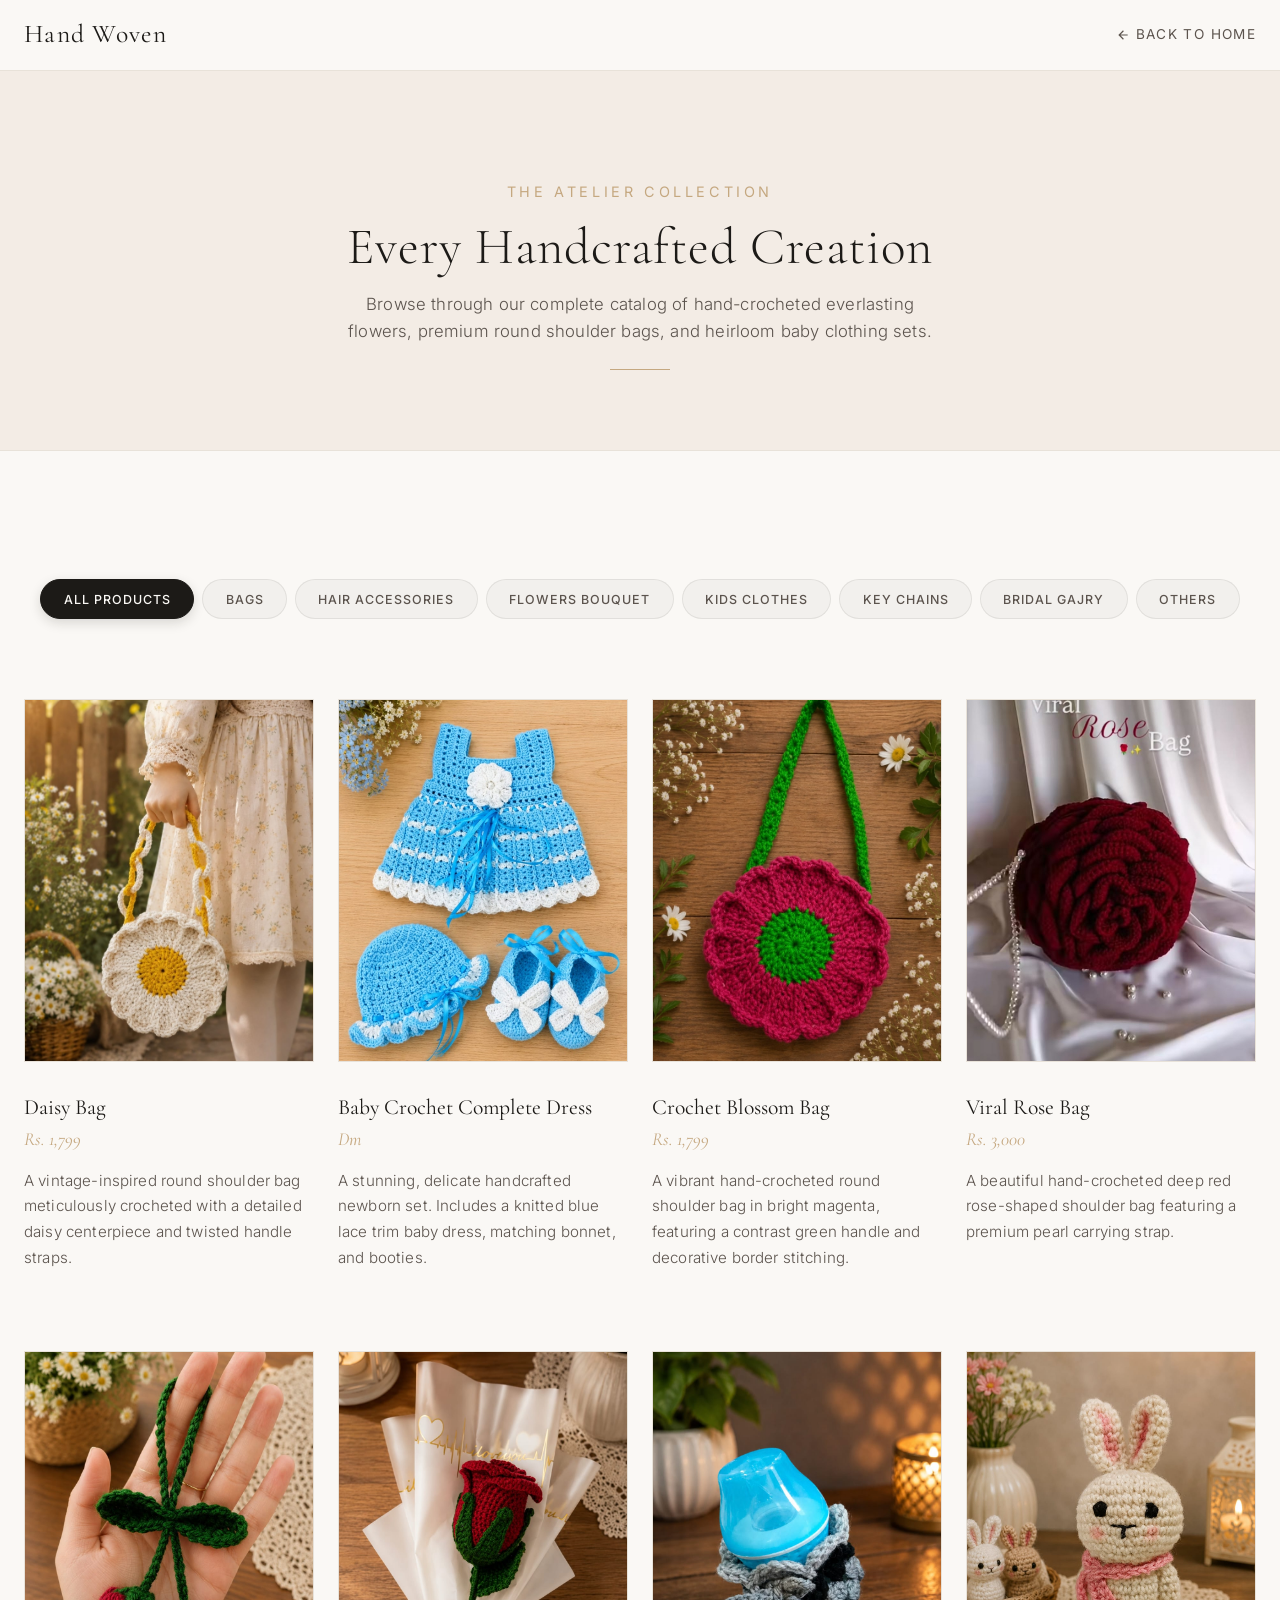
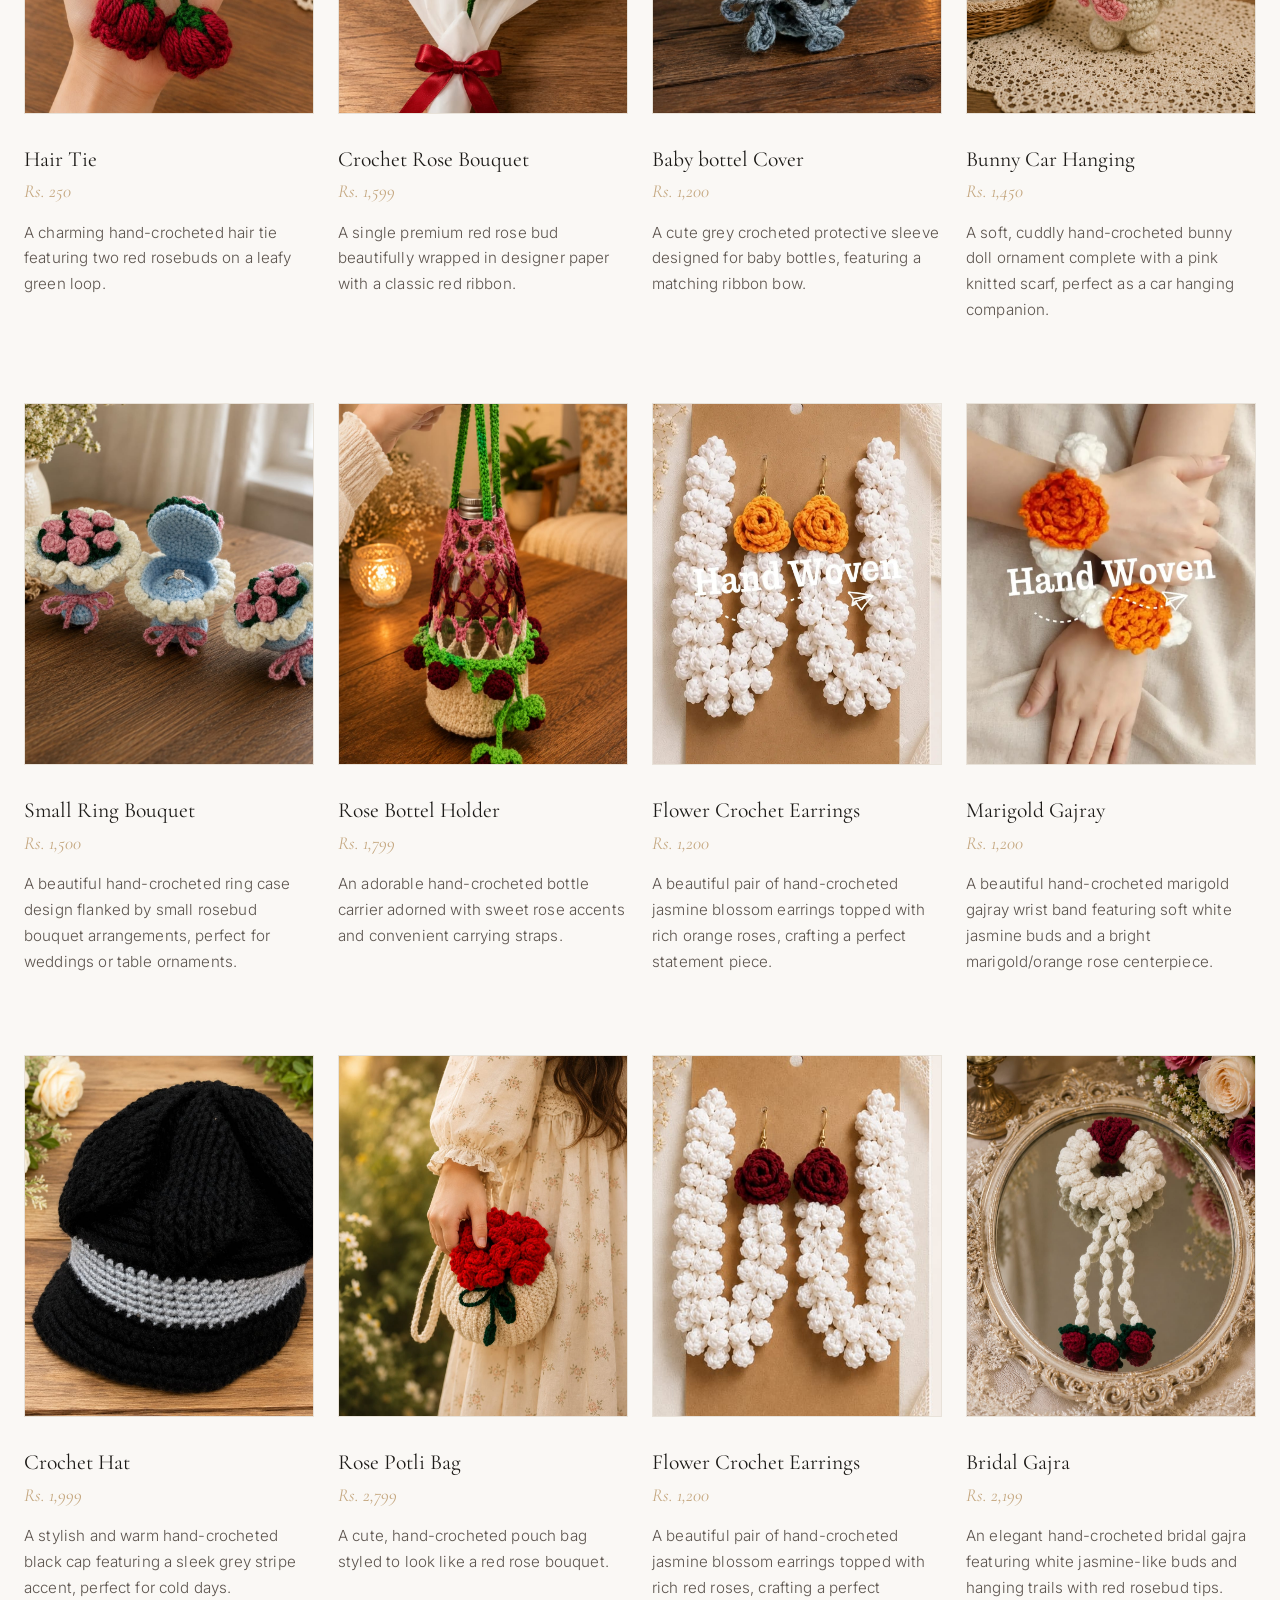
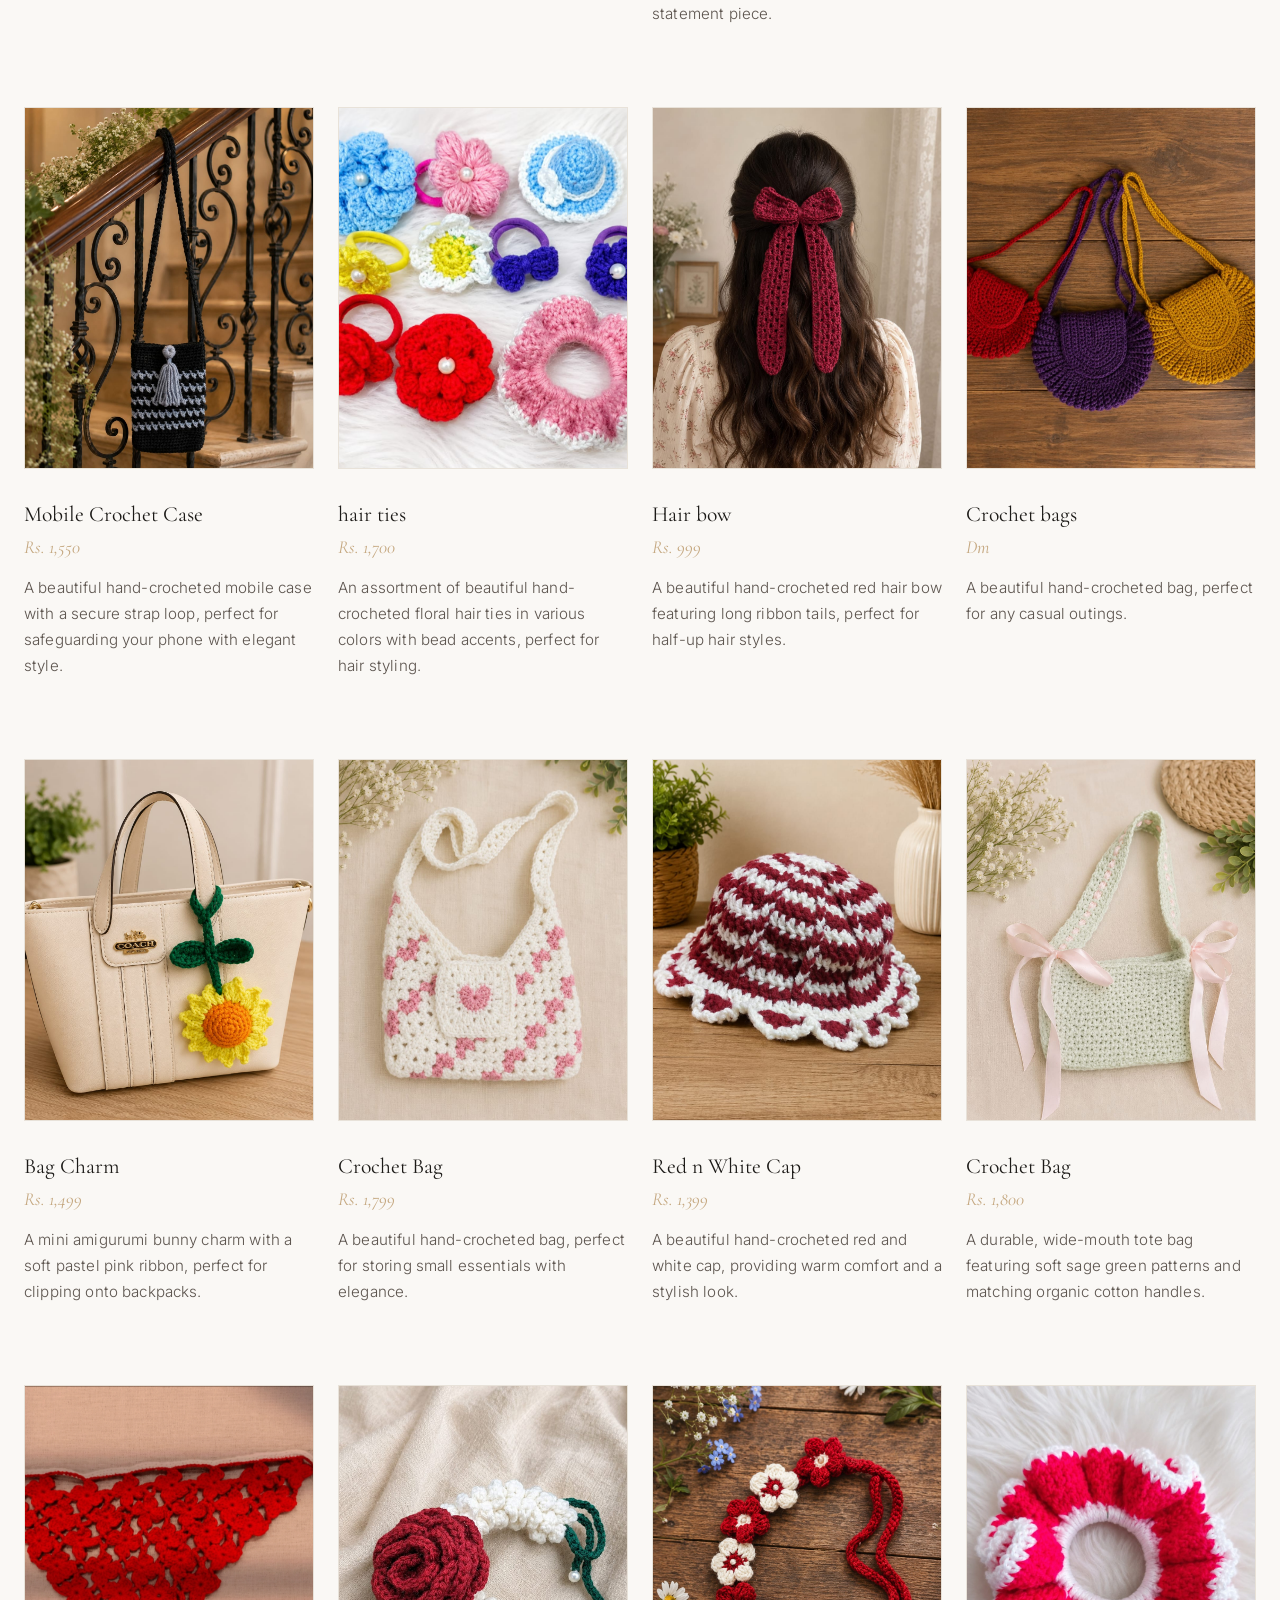
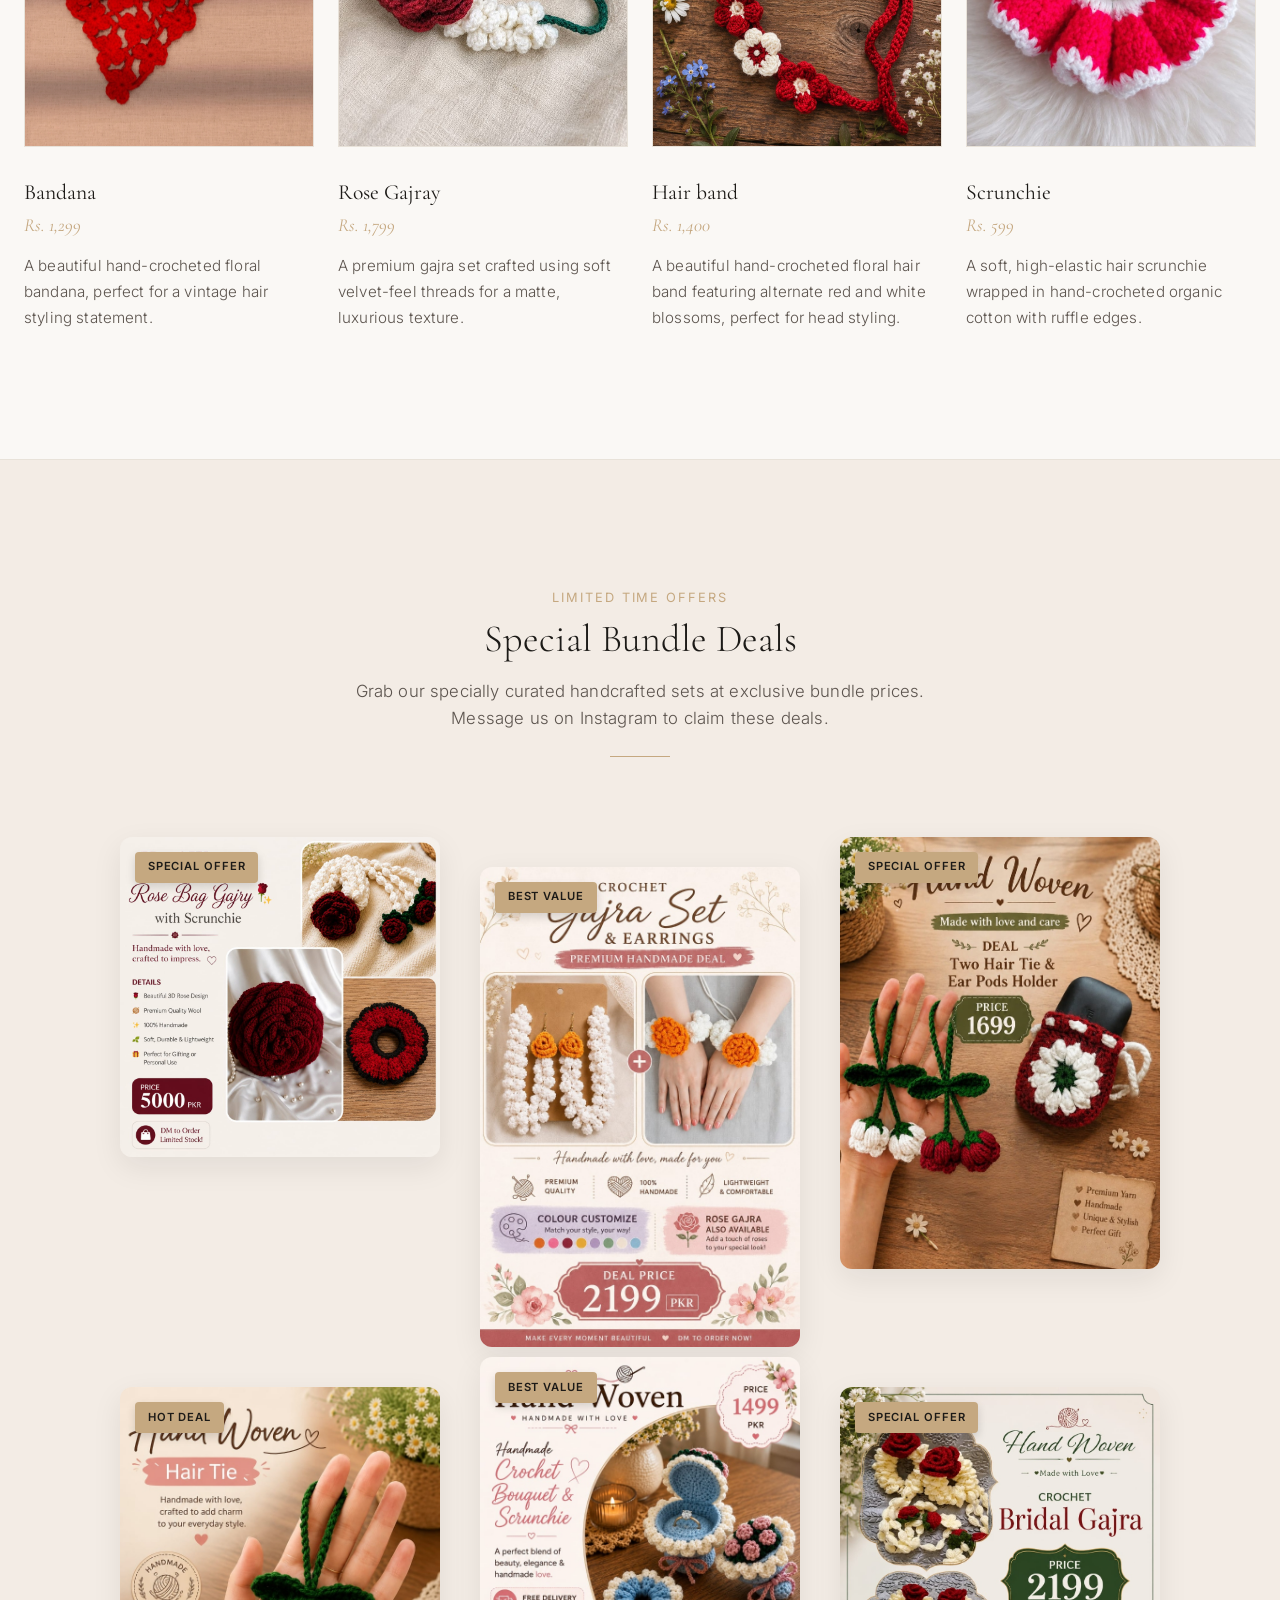
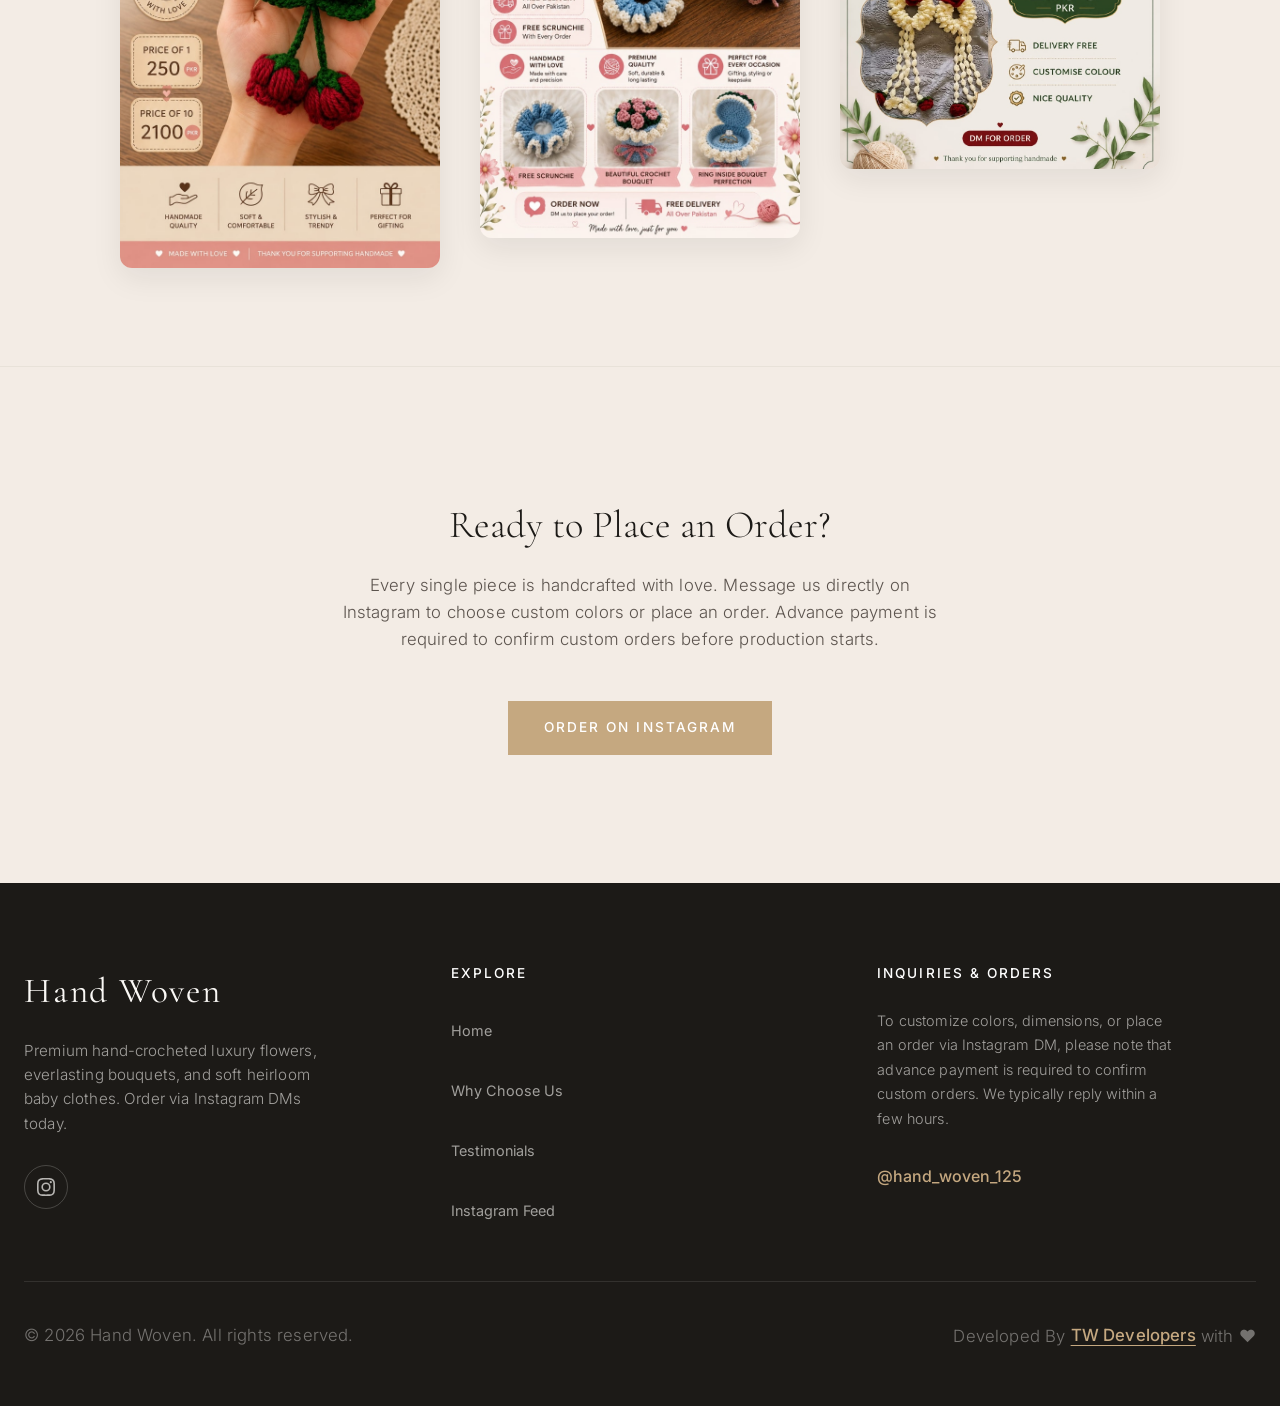
==== commit 559a5160: "add 4 new bundle deals to the exclusive deals collage grid" ====
--- a/collection.html
+++ b/collection.html
@@ -601,17 +601,46 @@
       </div>
       
       <div class="deals-grid" id="deals-grid">
-        <!-- Deal Cards: -->
+        <!-- Deal Card 1 -->
         <div class="deal-card">
           <div class="deal-image-container">
             <img src="assets/deal_1.jpg" alt="Rose Bag Gajry with Scrunchie Deal" class="deal-image">
             <div class="deal-badge">Special Offer</div>
           </div>
         </div>
+        <!-- Deal Card 2 -->
         <div class="deal-card">
           <div class="deal-image-container">
             <img src="assets/deal_2.jpg" alt="Crochet Gajra Set & Earrings Deal" class="deal-image">
             <div class="deal-badge">Best Value</div>
+          </div>
+        </div>
+        <!-- Deal Card 3 -->
+        <div class="deal-card">
+          <div class="deal-image-container">
+            <img src="assets/deal_3.jpg" alt="Two Hair Tie & Ear Pods Holder Deal" class="deal-image">
+            <div class="deal-badge">Special Offer</div>
+          </div>
+        </div>
+        <!-- Deal Card 4 -->
+        <div class="deal-card">
+          <div class="deal-image-container">
+            <img src="assets/deal_4.jpg" alt="Hair Tie Deal" class="deal-image">
+            <div class="deal-badge">Hot Deal</div>
+          </div>
+        </div>
+        <!-- Deal Card 5 -->
+        <div class="deal-card">
+          <div class="deal-image-container">
+            <img src="assets/deal_5.jpg" alt="Crochet Bouquet & Scrunchie Deal" class="deal-image">
+            <div class="deal-badge">Best Value</div>
+          </div>
+        </div>
+        <!-- Deal Card 6 -->
+        <div class="deal-card">
+          <div class="deal-image-container">
+            <img src="assets/deal_6.jpg" alt="Crochet Bridal Gajra Deal" class="deal-image">
+            <div class="deal-badge">Special Offer</div>
           </div>
         </div>
       </div>
--- a/style.css
+++ b/style.css
@@ -2011,45 +2011,55 @@
 
 .deals-grid {
   display: grid;
-  grid-template-columns: repeat(auto-fit, minmax(220px, 300px));
+  grid-template-columns: repeat(auto-fit, minmax(240px, 320px));
   justify-content: center;
-  gap: var(--spacing-lg);
+  align-items: start;
+  gap: 40px;
   margin-top: var(--spacing-xl);
 }
 
 .deal-card {
-  background-color: var(--color-bg-card);
-  border: 1px solid var(--color-border);
-  border-radius: 8px;
-  overflow: hidden;
-  box-shadow: 0 4px 20px rgba(28, 26, 23, 0.05);
-  transition: transform var(--transition-smooth), box-shadow var(--transition-smooth);
-}
-
-.deal-card:hover {
-  transform: translateY(-5px);
-  box-shadow: 0 12px 30px rgba(28, 26, 23, 0.1);
+  background-color: transparent;
+  border: none;
+  border-radius: 0;
+  box-shadow: none;
+  overflow: visible;
+  transition: transform 0.4s cubic-bezier(0.25, 1, 0.5, 1);
+}
+
+/* Create a modern asymmetrical collage offset on larger screens */
+@media screen and (min-width: 768px) {
+  .deal-card:nth-child(even) {
+    transform: translateY(30px);
+  }
+  .deal-card:nth-child(even):hover {
+    transform: translateY(20px);
+  }
 }
 
 .deal-image-container {
   position: relative;
   width: 100%;
-  padding-bottom: 125%; /* 4:5 aspect ratio */
+  border-radius: 12px;
   overflow: hidden;
+  box-shadow: 0 10px 30px rgba(28, 26, 23, 0.08);
+  transition: transform 0.4s cubic-bezier(0.25, 1, 0.5, 1), box-shadow 0.4s cubic-bezier(0.25, 1, 0.5, 1);
+}
+
+.deal-card:hover .deal-image-container {
+  transform: translateY(-8px);
+  box-shadow: 0 20px 40px rgba(28, 26, 23, 0.16);
 }
 
 .deal-image {
-  position: absolute;
-  top: 0;
-  left: 0;
   width: 100%;
-  height: 100%;
-  object-fit: cover;
+  height: auto;
+  display: block;
   transition: transform var(--transition-smooth);
 }
 
 .deal-card:hover .deal-image {
-  transform: scale(1.05);
+  transform: scale(1.03);
 }
 
 .deal-badge {
@@ -2065,7 +2075,8 @@
   text-transform: uppercase;
   letter-spacing: 0.08em;
   border-radius: 4px;
-  box-shadow: 0 2px 8px rgba(0, 0, 0, 0.15);
+  box-shadow: 0 4px 10px rgba(0, 0, 0, 0.15);
+  z-index: 2;
 }
 
 /* ==========================================================================
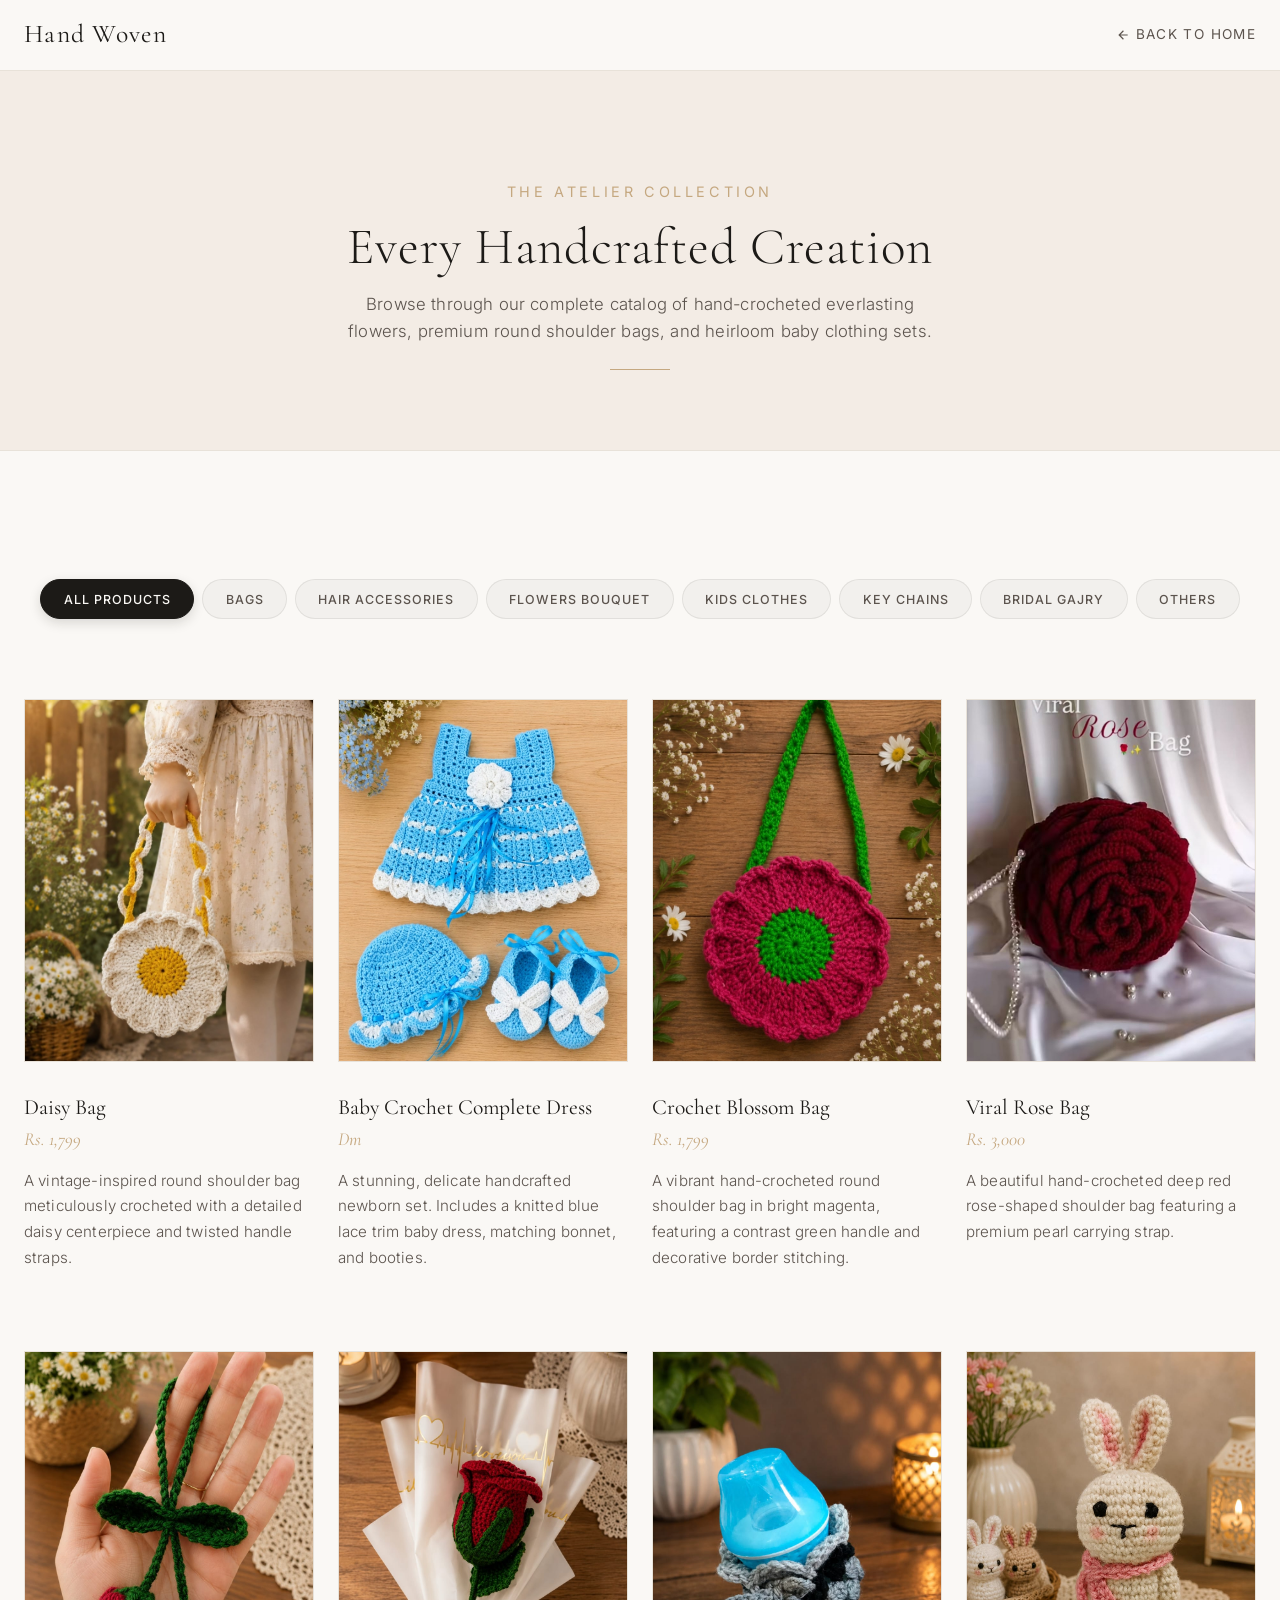
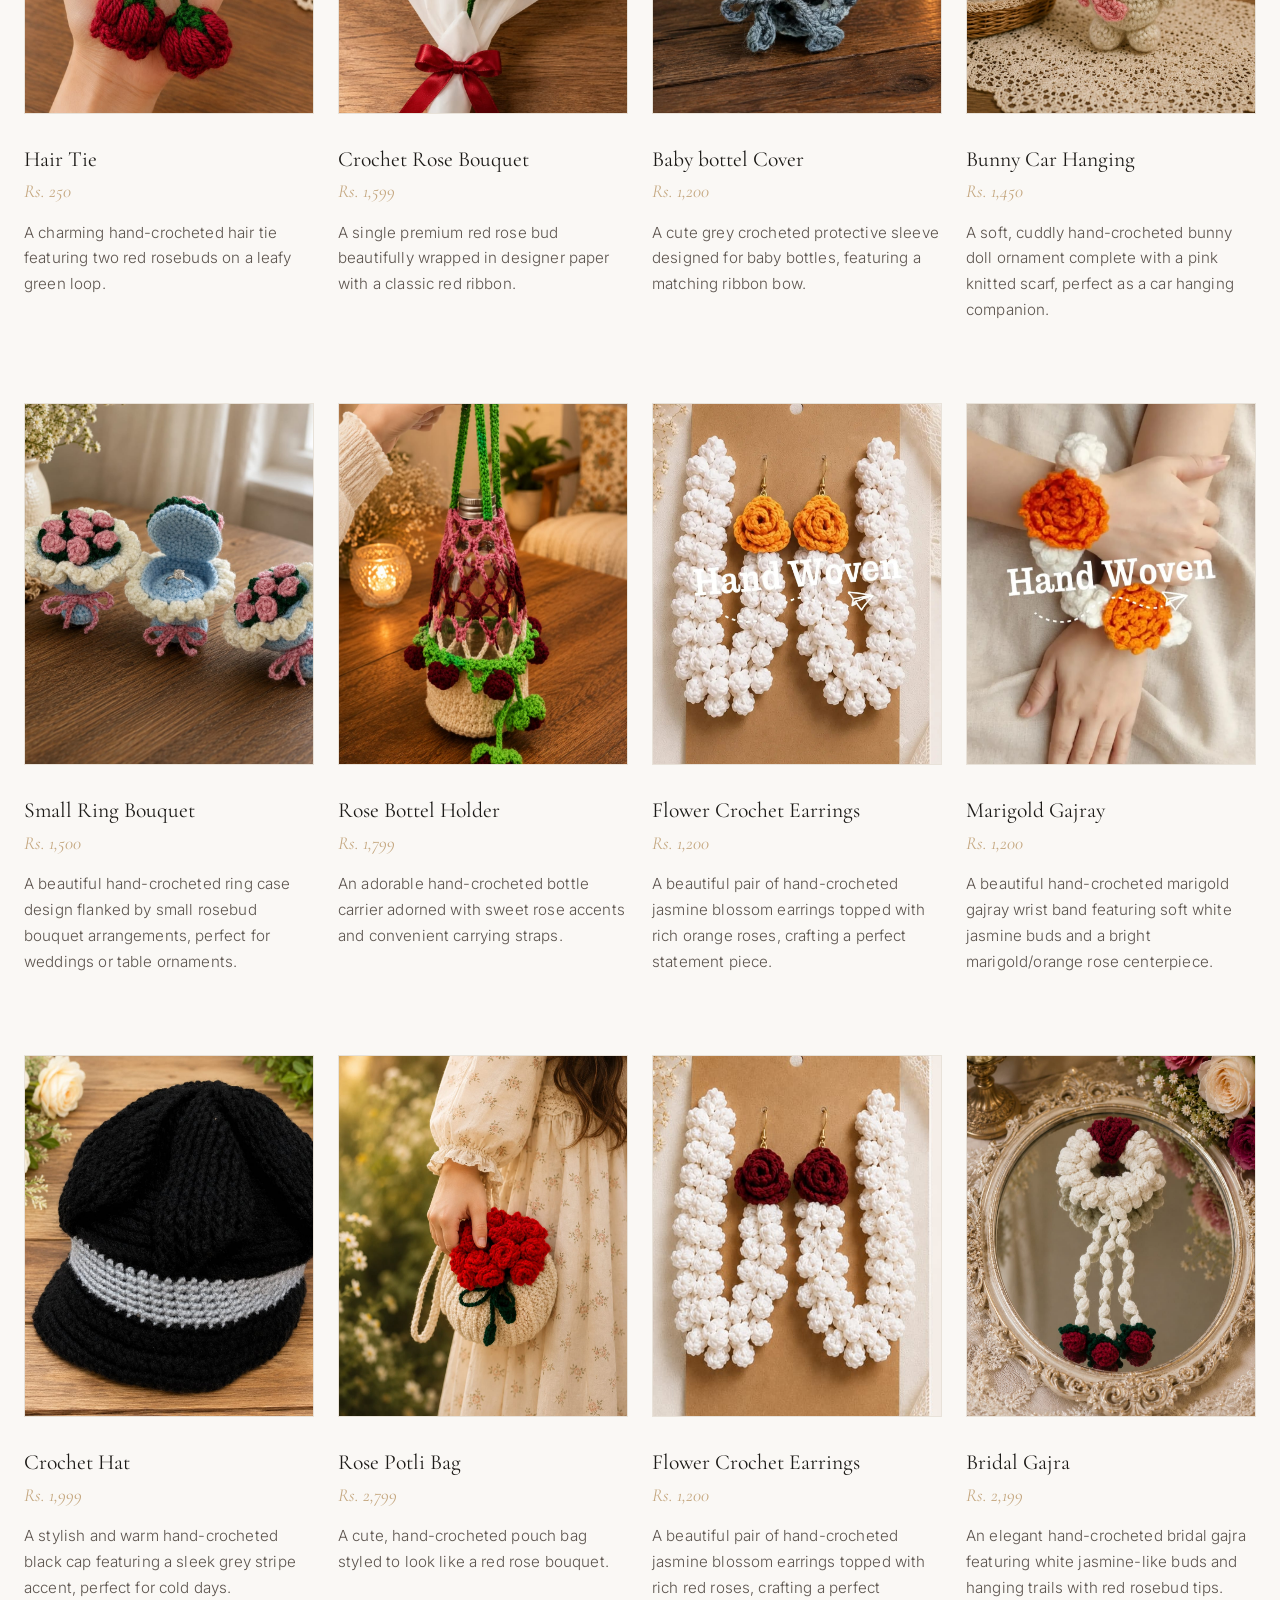
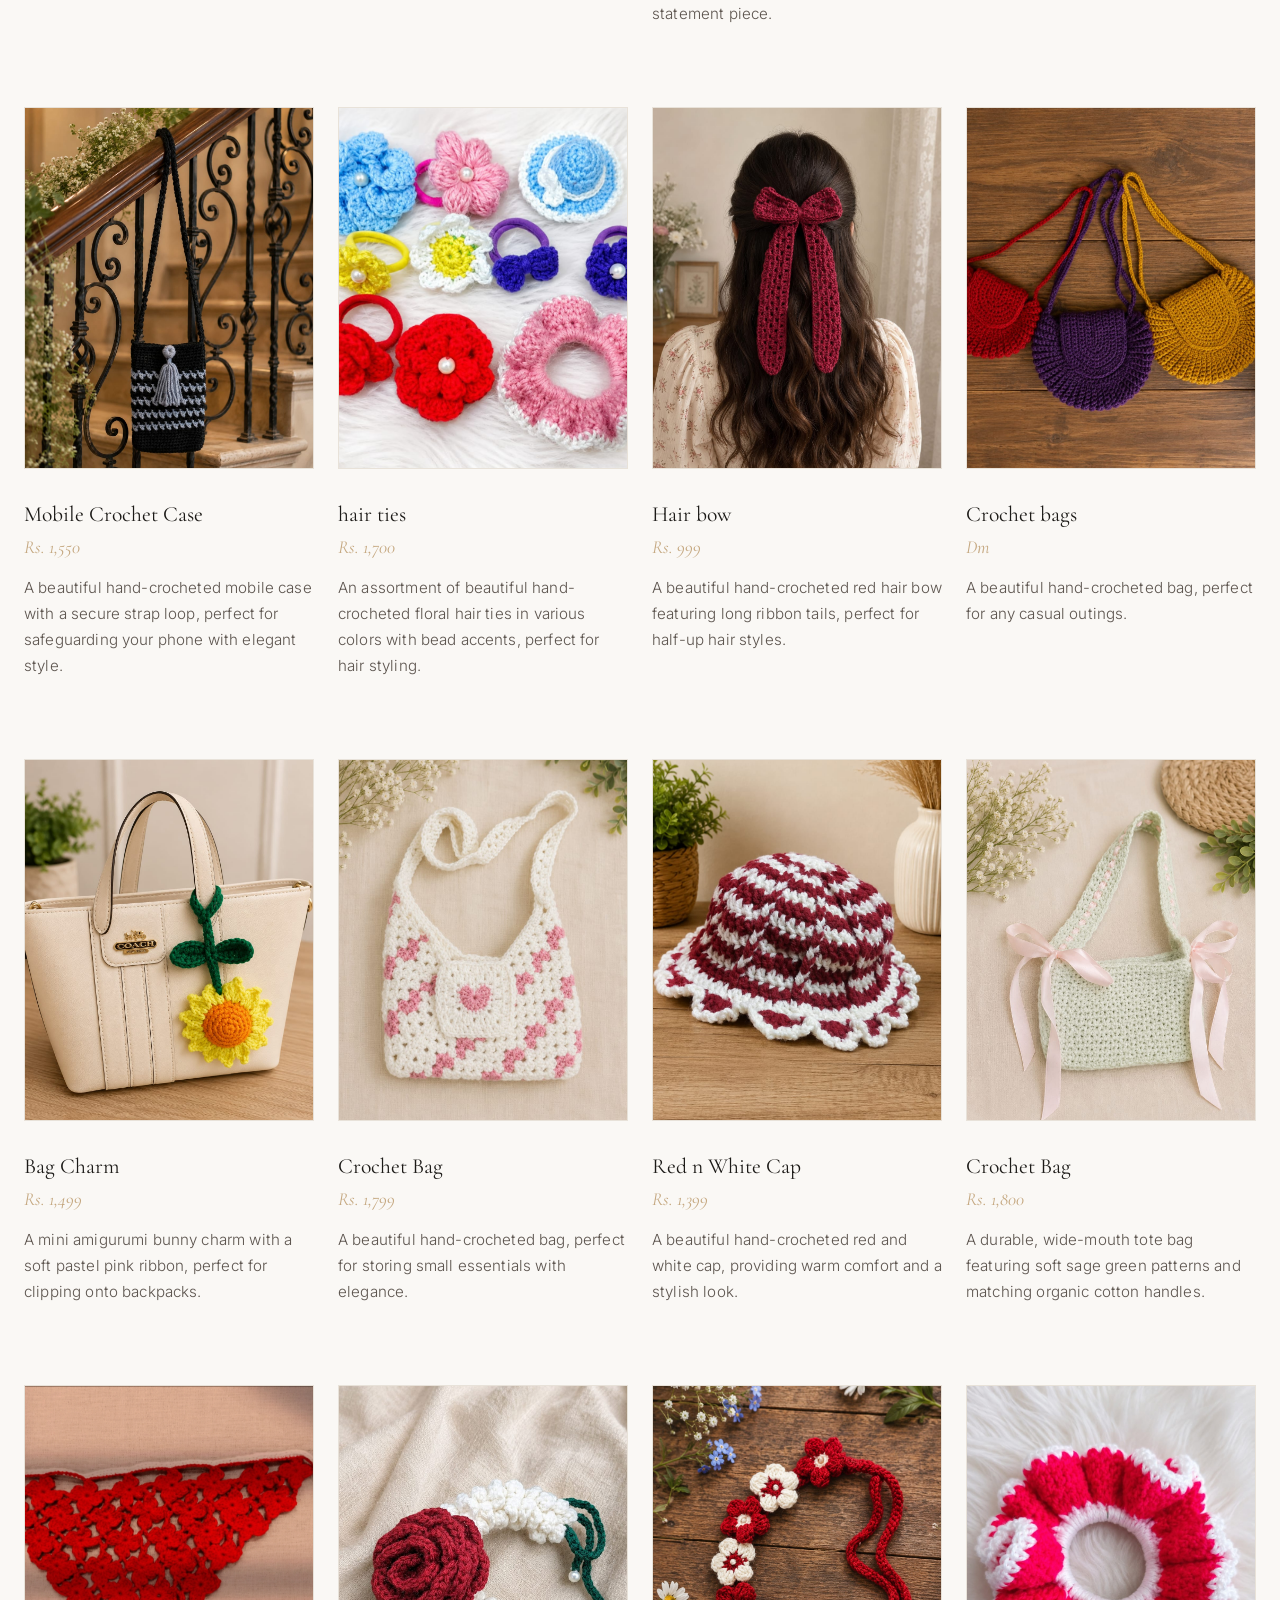
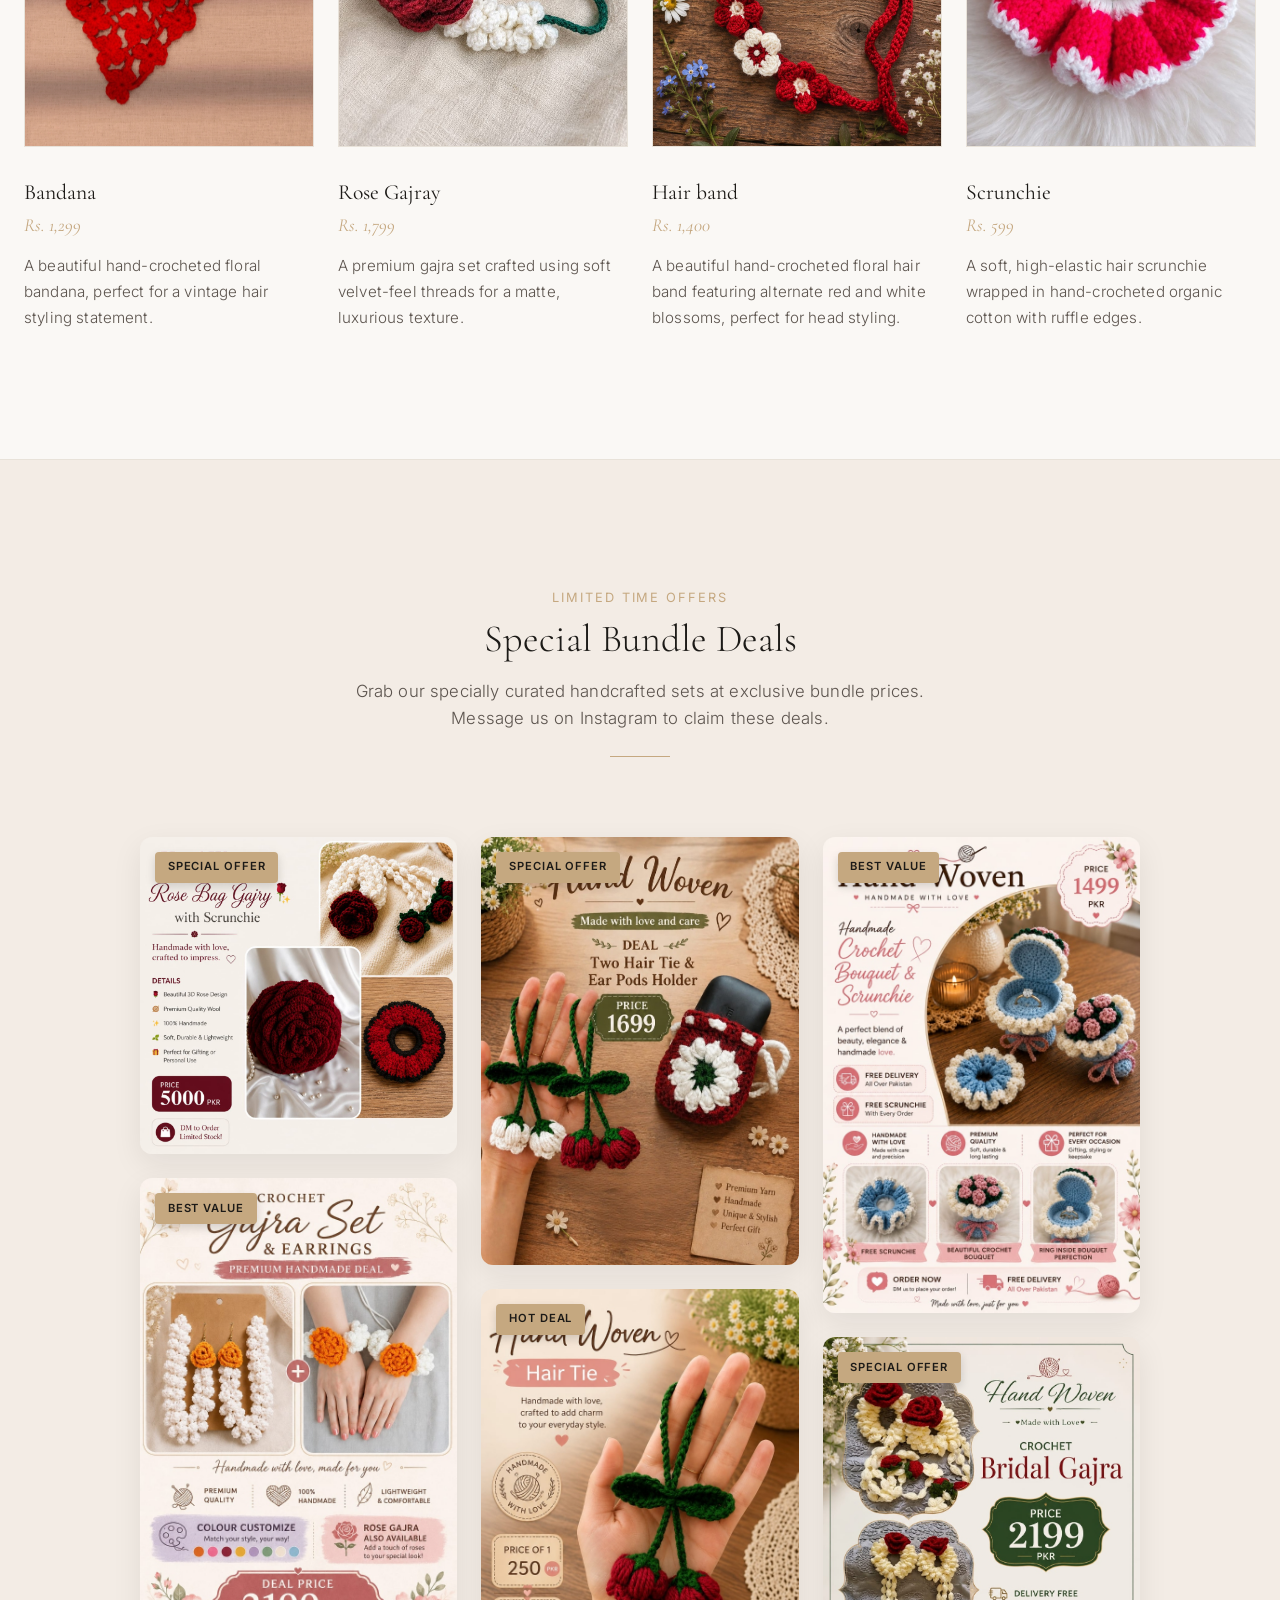
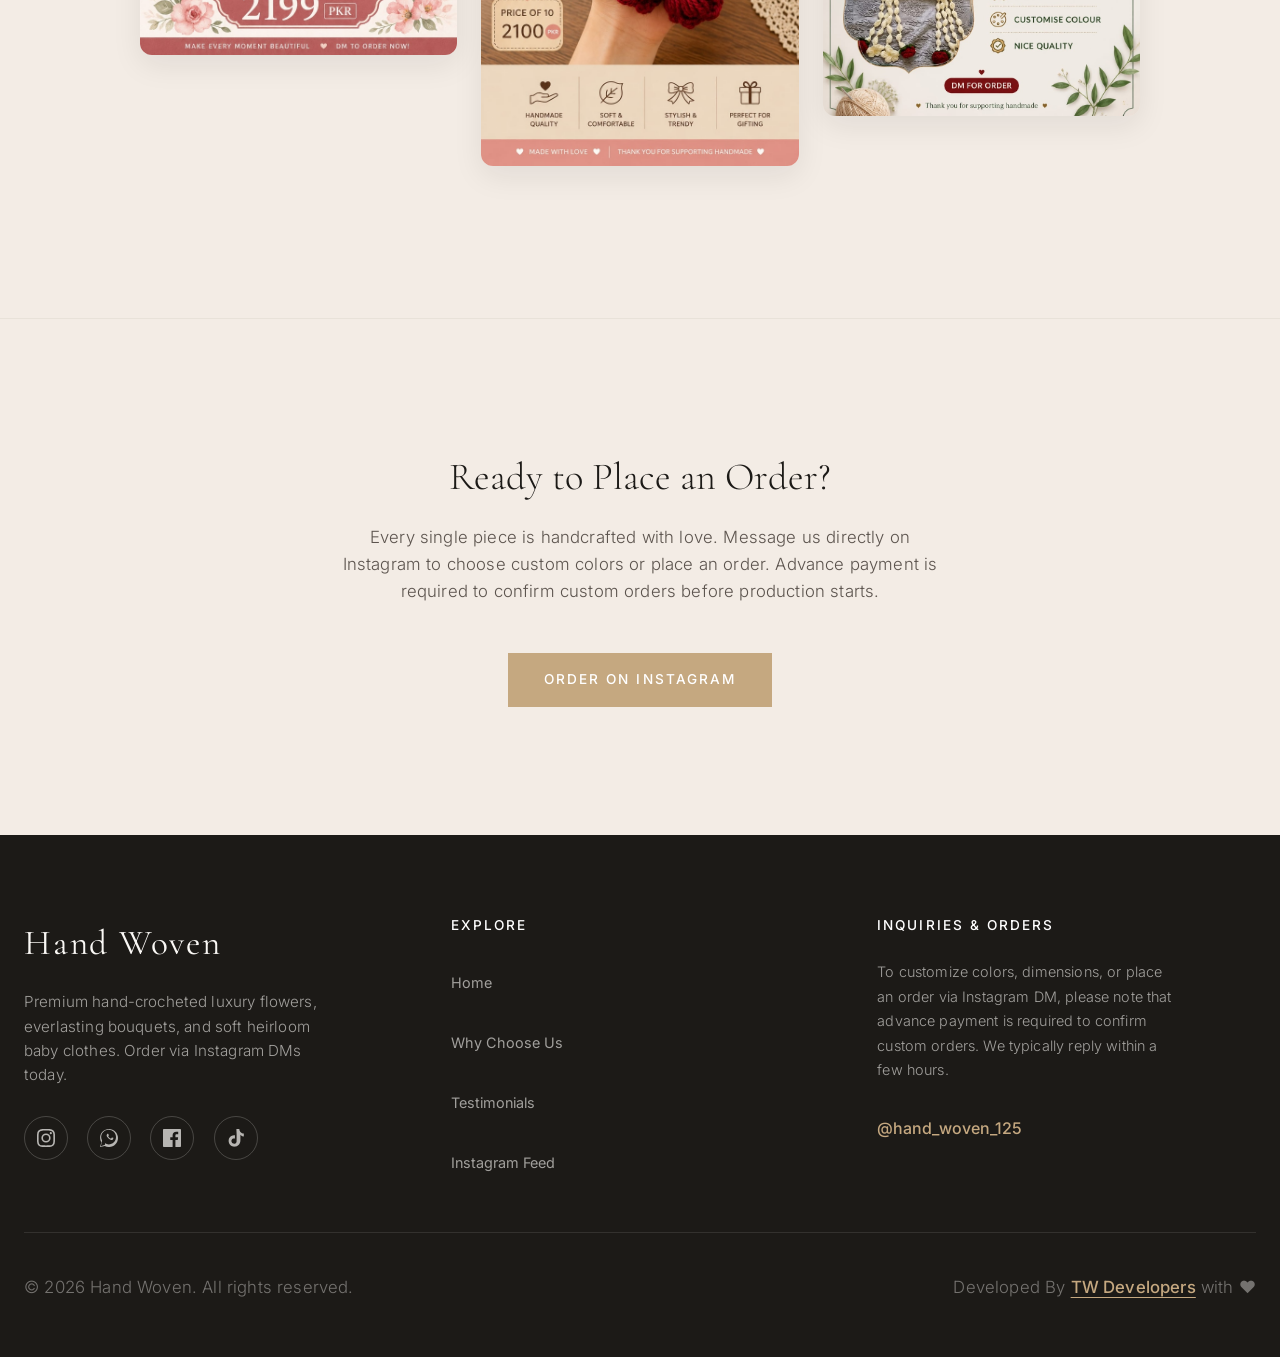
==== commit b12a8d9c: "add WhatsApp, Facebook, and TikTok links to footers of index and collection pages" ====
--- a/collection.html
+++ b/collection.html
@@ -672,6 +672,24 @@
               <svg viewBox="0 0 24 24">
                 <path
                   d="M12 2.163c3.204 0 3.584.012 4.85.07 3.252.148 4.771 1.691 4.919 4.919.058 1.265.069 1.645.069 4.849 0 3.205-.012 3.584-.069 4.849-.149 3.225-1.664 4.771-4.919 4.919-1.266.058-1.644.07-4.85.07-3.204 0-3.584-.012-4.849-.07-3.26-.149-4.771-1.699-4.919-4.92-.058-1.265-.07-1.644-.07-4.849 0-3.204.013-3.583.07-4.849.149-3.227 1.664-4.771 4.919-4.919 1.266-.057 1.645-.069 4.849-.069zM12 0C8.741 0 8.333.014 7.053.072 2.695.272.273 2.69.073 7.051.014 8.333 0 8.741 0 12c0 3.259.014 3.668.072 4.948.2 4.358 2.618 6.78 6.98 6.98 1.281.058 1.689.072 4.948.072 3.259 0 3.668-.014 4.948-.072 4.354-.2 6.782-2.618 6.979-6.98.059-1.28.073-1.689.073-4.948 0-3.259-.014-3.667-.072-4.947-.196-4.354-2.617-6.78-6.979-6.98C15.668.014 15.259 0 12 0zm0 5.838a6.162 6.162 0 1 0 0 12.324 6.162 6.162 0 0 0 0-12.324zM12 16a4 4 0 1 1 0-8 4 4 0 0 1 0 8zm6.406-11.845a1.44 1.44 0 1 0 0 2.881 1.44 1.44 0 0 0 0-2.881z" />
+              </svg>
+            </a>
+            <a href="https://wa.me/923068416146" target="_blank" rel="noopener noreferrer" class="social-link"
+              aria-label="WhatsApp">
+              <svg viewBox="0 0 24 24">
+                <path d="M.057 24l1.687-6.163c-1.041-1.804-1.588-3.849-1.587-5.946C.06 5.348 5.397.01 12.008.01c3.202.001 6.212 1.246 8.477 3.514 2.266 2.268 3.507 5.28 3.505 8.484-.004 6.657-5.34 11.997-11.953 11.997-2.005-.001-3.973-.502-5.724-1.455L0 24zm6.59-4.846c1.6.95 3.188 1.449 4.825 1.451 5.436 0 9.86-4.42 9.864-9.864.002-2.637-1.03-5.118-2.905-6.993-1.876-1.875-4.373-2.907-7.01-2.909-5.438 0-9.863 4.42-9.866 9.865-.001 1.639.429 3.236 1.246 4.646L1.153 22.89l5.494-1.736zm11.95-6.883c-.302-.152-1.792-.882-2.069-.982-.278-.101-.48-.152-.681.152-.2.304-.778.982-.953 1.185-.175.202-.35.228-.652.077-1.282-.642-2.261-1.127-3.159-2.668-.237-.408.237-.379.678-1.258.076-.152.038-.285-.019-.386-.057-.101-.48-1.156-.657-1.58-.173-.414-.349-.359-.48-.365-.124-.005-.267-.006-.411-.006s-.377.054-.574.269c-.197.215-.752.736-.752 1.795s.77 2.08.877 2.228c.108.149 1.517 2.316 3.676 3.248 1.785.773 2.148.62 2.535.584.387-.036 1.246-.508 1.417-.997.172-.489.172-.909.121-.997-.052-.088-.198-.139-.5-.291z" />
+              </svg>
+            </a>
+            <a href="https://www.facebook.com/profile.php?id=61590695344913" target="_blank" rel="noopener noreferrer" class="social-link"
+              aria-label="Facebook">
+              <svg viewBox="0 0 24 24">
+                <path d="M22.675 0h-21.35c-.732 0-1.325.593-1.325 1.325v21.351c0 .731.593 1.324 1.325 1.324h11.495v-9.294h-3.128v-3.622h3.128v-2.671c0-3.1 1.893-4.788 4.659-4.788 1.325 0 2.463.099 2.795.143v3.24l-1.918.001c-1.504 0-1.795.715-1.795 1.763v2.313h3.587l-.467 3.622h-3.12v9.293h6.116c.73 0 1.323-.593 1.323-1.325v-21.35c0-.732-.593-1.325-1.323-1.325z" />
+              </svg>
+            </a>
+            <a href="https://www.tiktok.com/@awaqar0" target="_blank" rel="noopener noreferrer" class="social-link"
+              aria-label="TikTok">
+              <svg viewBox="0 0 24 24">
+                <path d="M12.525.02c1.31-.02 2.61-.01 3.91-.02.08 1.53.63 3.09 1.75 4.17 1.12 1.11 2.7 1.62 4.24 1.79v4.03c-1.44-.17-2.86-.74-3.94-1.74-.22-.2-.42-.43-.61-.67-.02 2.44-.01 4.88-.01 7.32-.03 2.01-.54 4.12-1.8 5.72-1.32 1.68-3.41 2.72-5.56 2.87-2.22.16-4.59-.53-6.14-2.13-1.63-1.68-2.42-4.14-2.17-6.49.25-2.25 1.54-4.39 3.52-5.46 1.48-.82 3.19-1.12 4.87-.92.01 1.37-.01 2.74-.01 4.11-1.07-.17-2.22-.09-3.14.52-.94.61-1.5 1.72-1.5 2.86.01 1.25.64 2.47 1.68 3.14 1.03.68 2.39.75 3.48.18.99-.51 1.62-1.54 1.7-2.65.04-3.14.02-6.28.03-9.42z" />
               </svg>
             </a>
           </div>
--- a/style.css
+++ b/style.css
@@ -2010,30 +2010,39 @@
 }
 
 .deals-grid {
-  display: grid;
-  grid-template-columns: repeat(auto-fit, minmax(240px, 320px));
-  justify-content: center;
-  align-items: start;
-  gap: 40px;
-  margin-top: var(--spacing-xl);
+  column-count: 3;
+  column-gap: 24px;
+  max-width: 1000px;
+  margin: var(--spacing-xl) auto 0 auto;
 }
 
 .deal-card {
+  display: inline-block;
+  width: 100%;
+  margin-bottom: 24px;
   background-color: transparent;
   border: none;
   border-radius: 0;
   box-shadow: none;
   overflow: visible;
+  break-inside: avoid;
   transition: transform 0.4s cubic-bezier(0.25, 1, 0.5, 1);
 }
 
-/* Create a modern asymmetrical collage offset on larger screens */
-@media screen and (min-width: 768px) {
-  .deal-card:nth-child(even) {
-    transform: translateY(30px);
-  }
-  .deal-card:nth-child(even):hover {
-    transform: translateY(20px);
+@media screen and (max-width: 900px) {
+  .deals-grid {
+    column-count: 2;
+    column-gap: 20px;
+  }
+  .deal-card {
+    margin-bottom: 20px;
+  }
+}
+
+@media screen and (max-width: 600px) {
+  .deals-grid {
+    column-count: 1;
+    column-gap: 0;
   }
 }
 
@@ -2044,10 +2053,11 @@
   overflow: hidden;
   box-shadow: 0 10px 30px rgba(28, 26, 23, 0.08);
   transition: transform 0.4s cubic-bezier(0.25, 1, 0.5, 1), box-shadow 0.4s cubic-bezier(0.25, 1, 0.5, 1);
+  background-color: transparent;
 }
 
 .deal-card:hover .deal-image-container {
-  transform: translateY(-8px);
+  transform: translateY(-6px);
   box-shadow: 0 20px 40px rgba(28, 26, 23, 0.16);
 }
 
@@ -2059,7 +2069,7 @@
 }
 
 .deal-card:hover .deal-image {
-  transform: scale(1.03);
+  transform: scale(1.02);
 }
 
 .deal-badge {
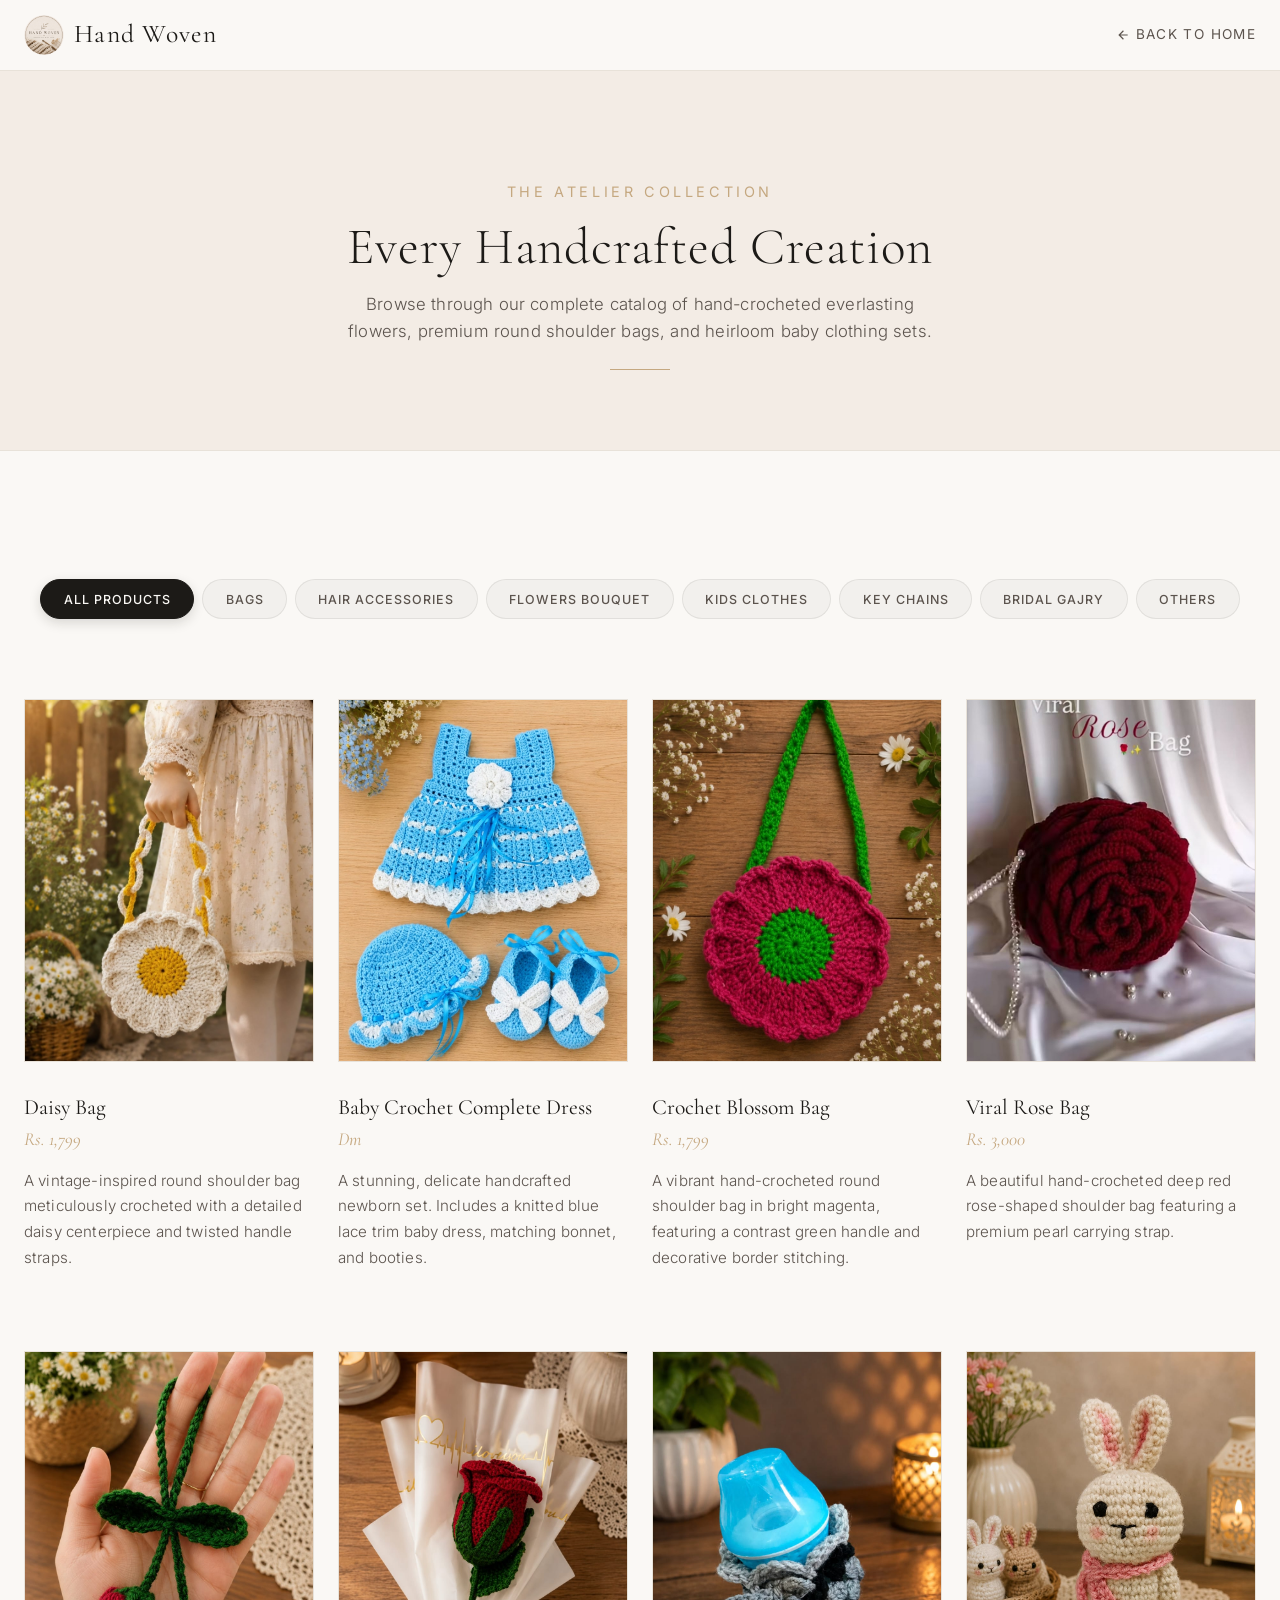
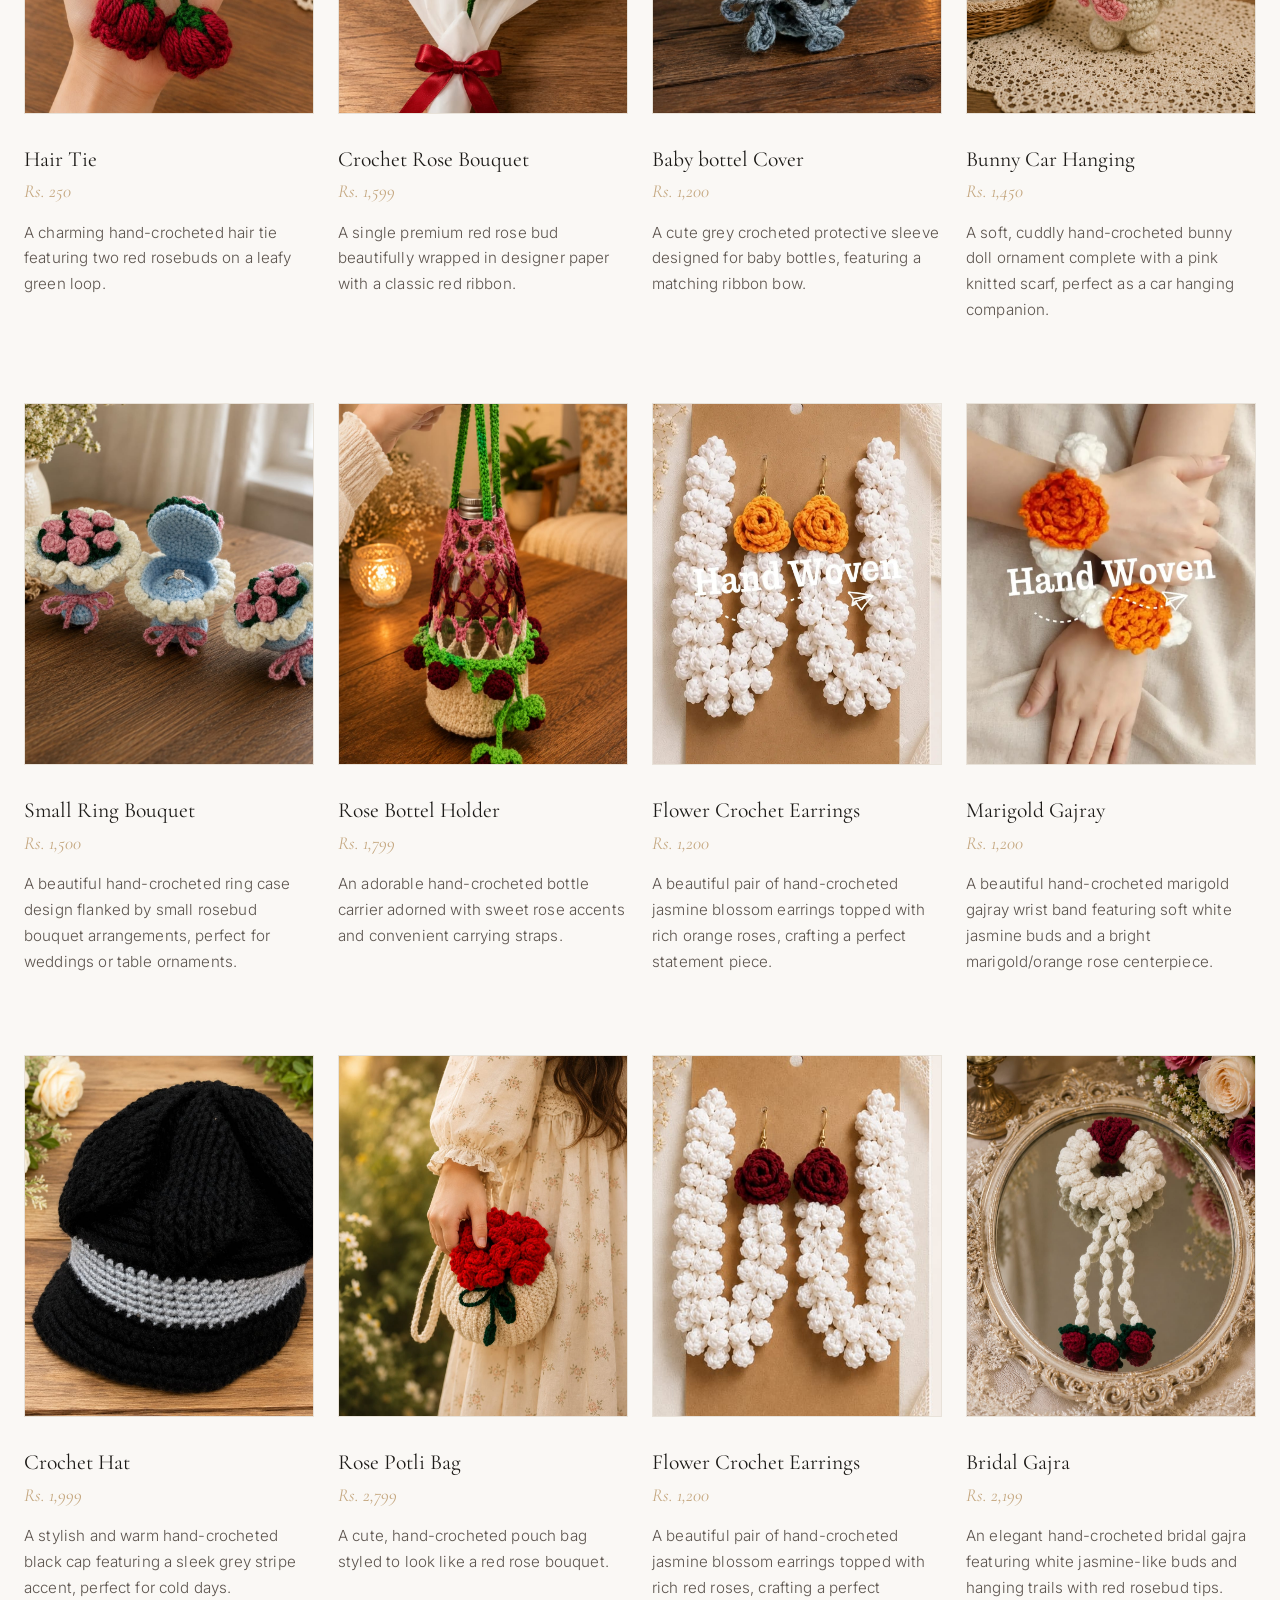
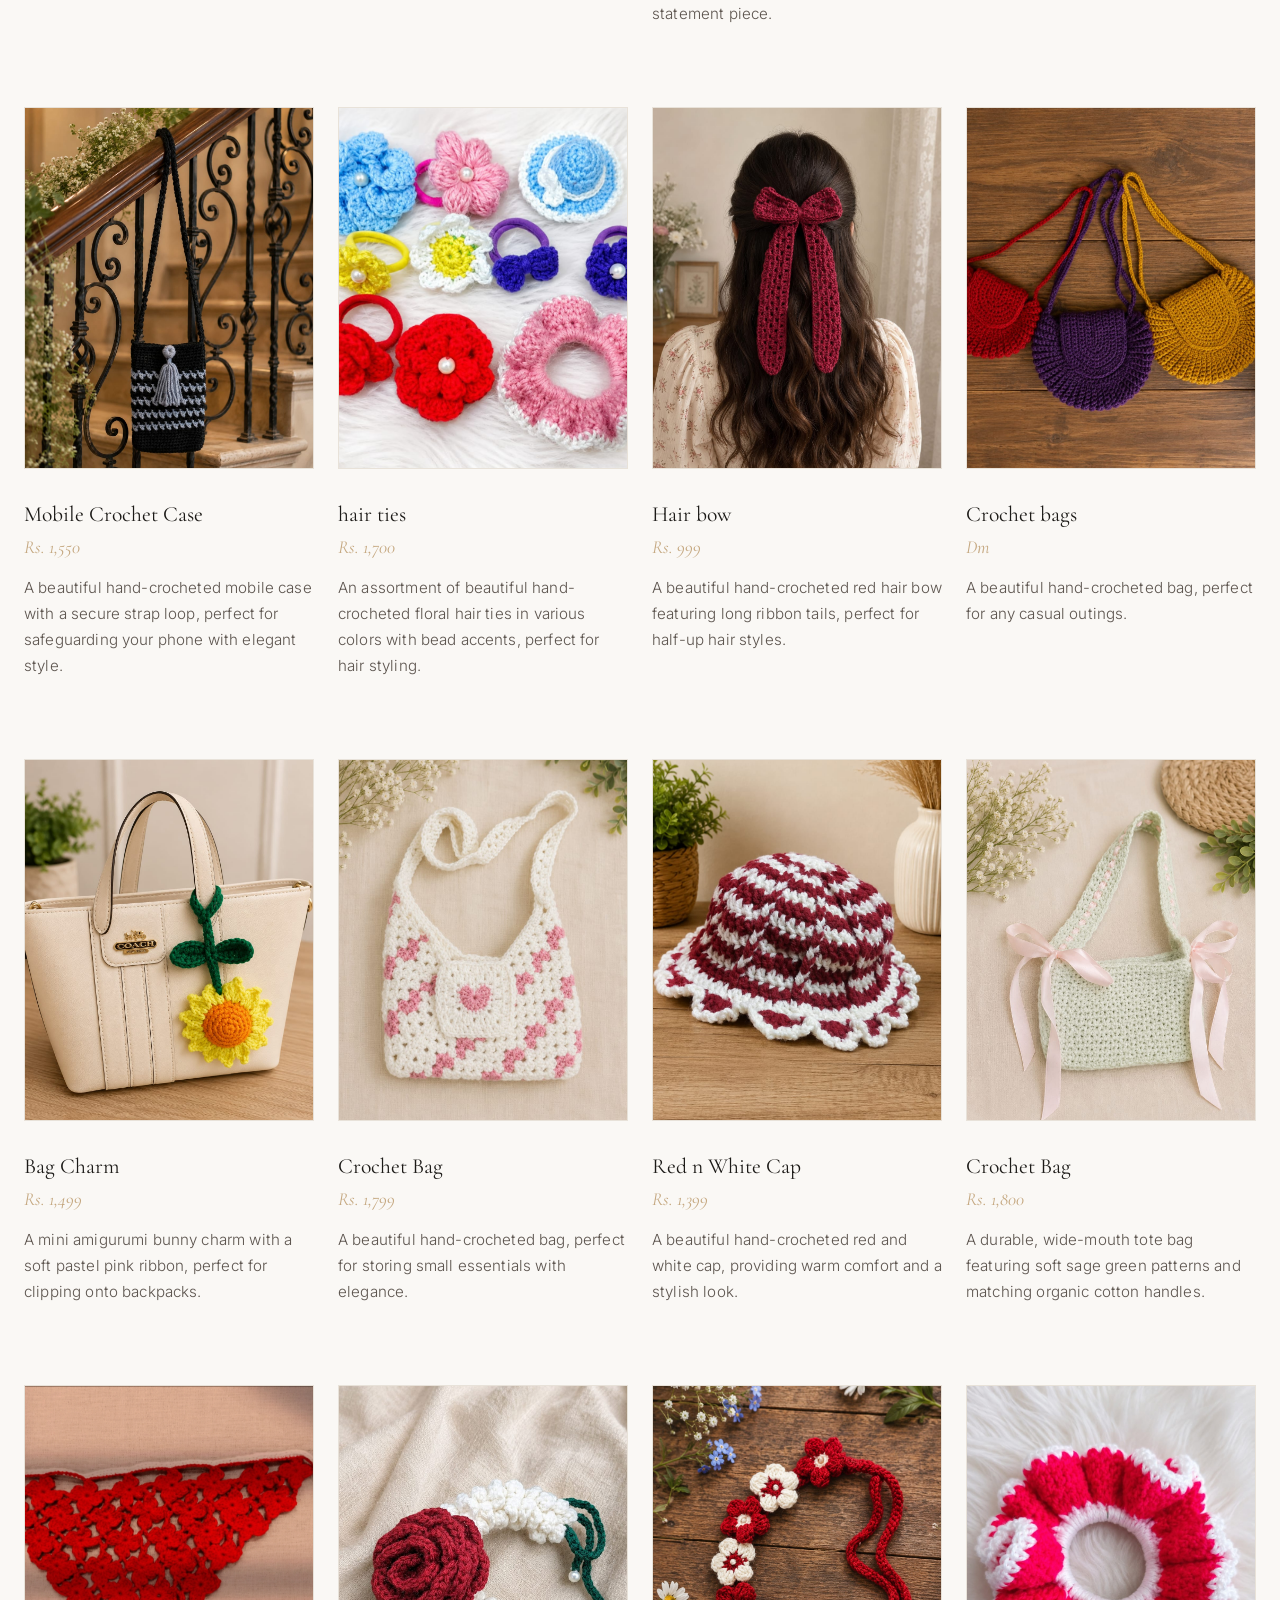
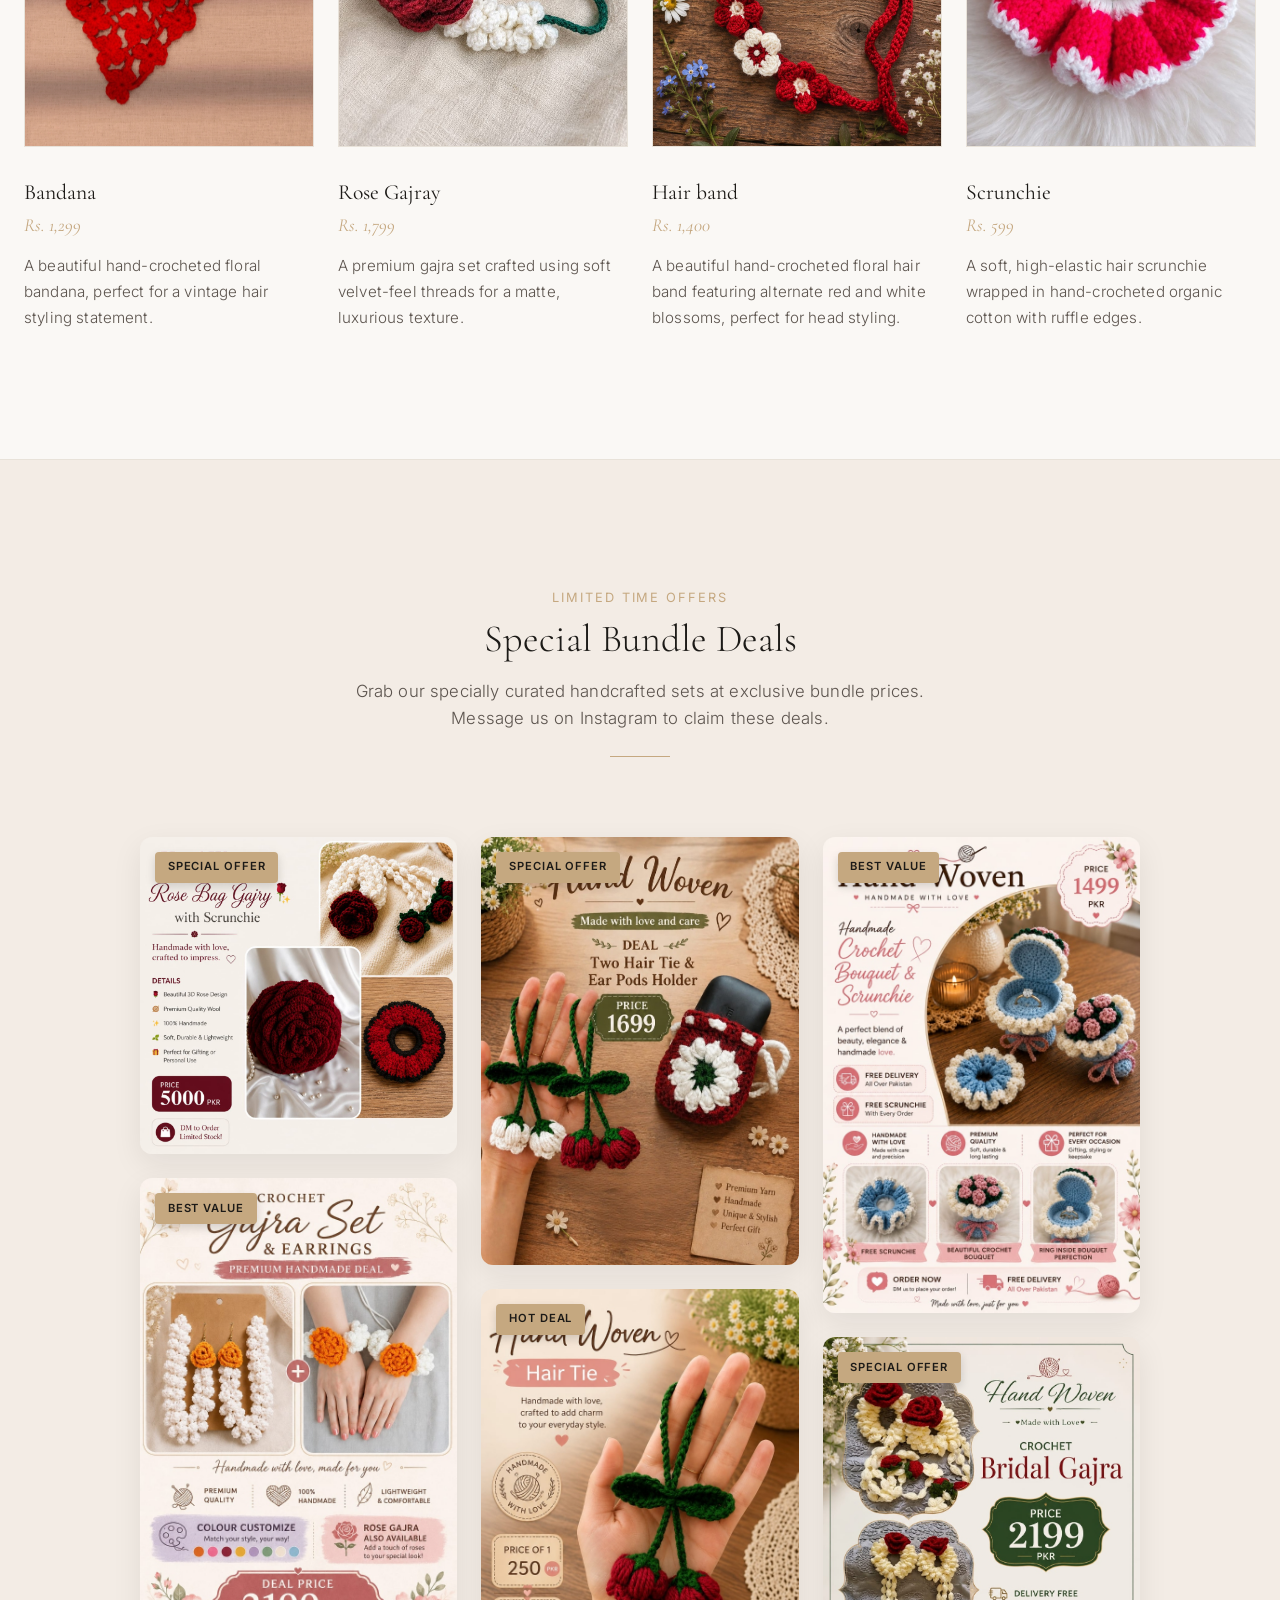
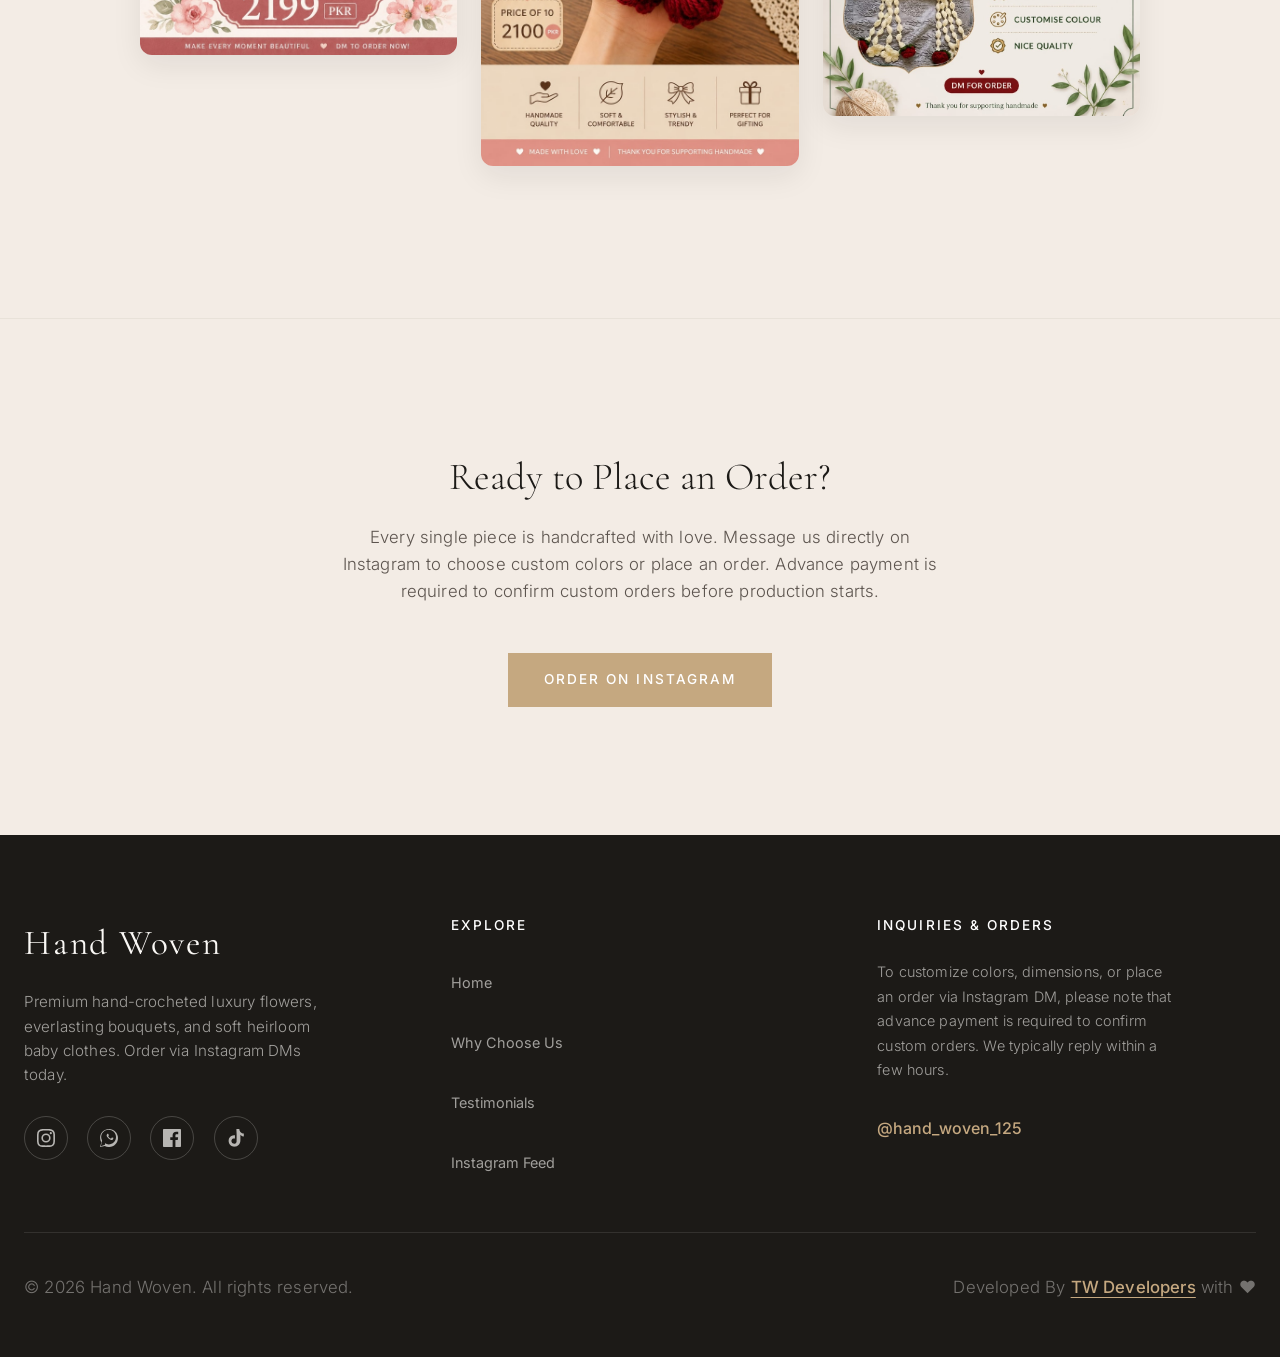
==== commit 6e4ce9fe: "add circular brand logo to index and collection page headers" ====
--- a/collection.html
+++ b/collection.html
@@ -20,7 +20,10 @@
   <!-- Header Nav -->
   <header class="header-nav scrolled" id="header-nav">
     <div class="container nav-container">
-      <a href="index.html" class="brand-logo">Hand Woven</a>
+      <a href="index.html" class="brand-logo">
+        <img src="assets/logo.jpg" alt="Hand Woven Logo" style="height: 40px; width: 40px; border-radius: 50%; object-fit: cover; margin-right: 10px;">
+        Hand Woven
+      </a>
       <a href="index.html" class="nav-back-link" aria-label="Back to home page">
         <svg style="width: 14px; height: 14px; fill: currentColor; margin-right: 6px; vertical-align: middle;"
           viewBox="0 0 24 24">
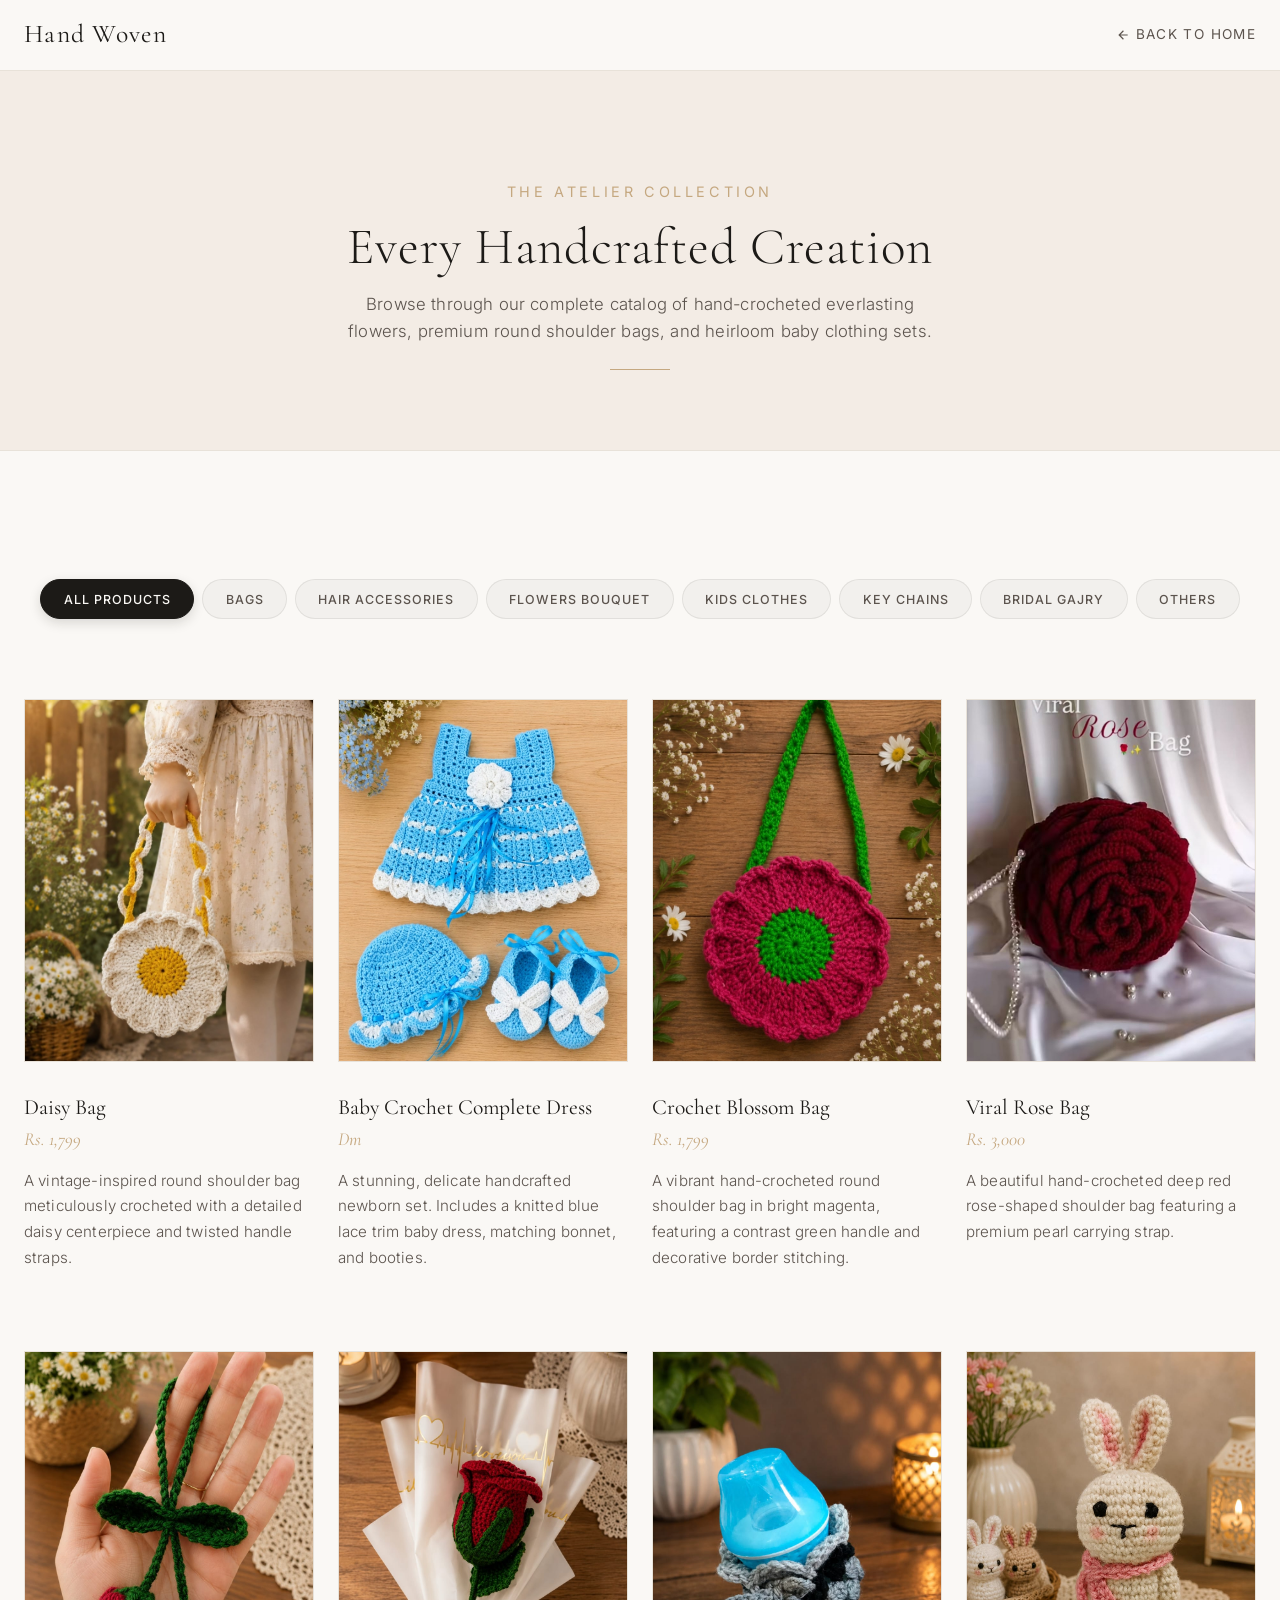
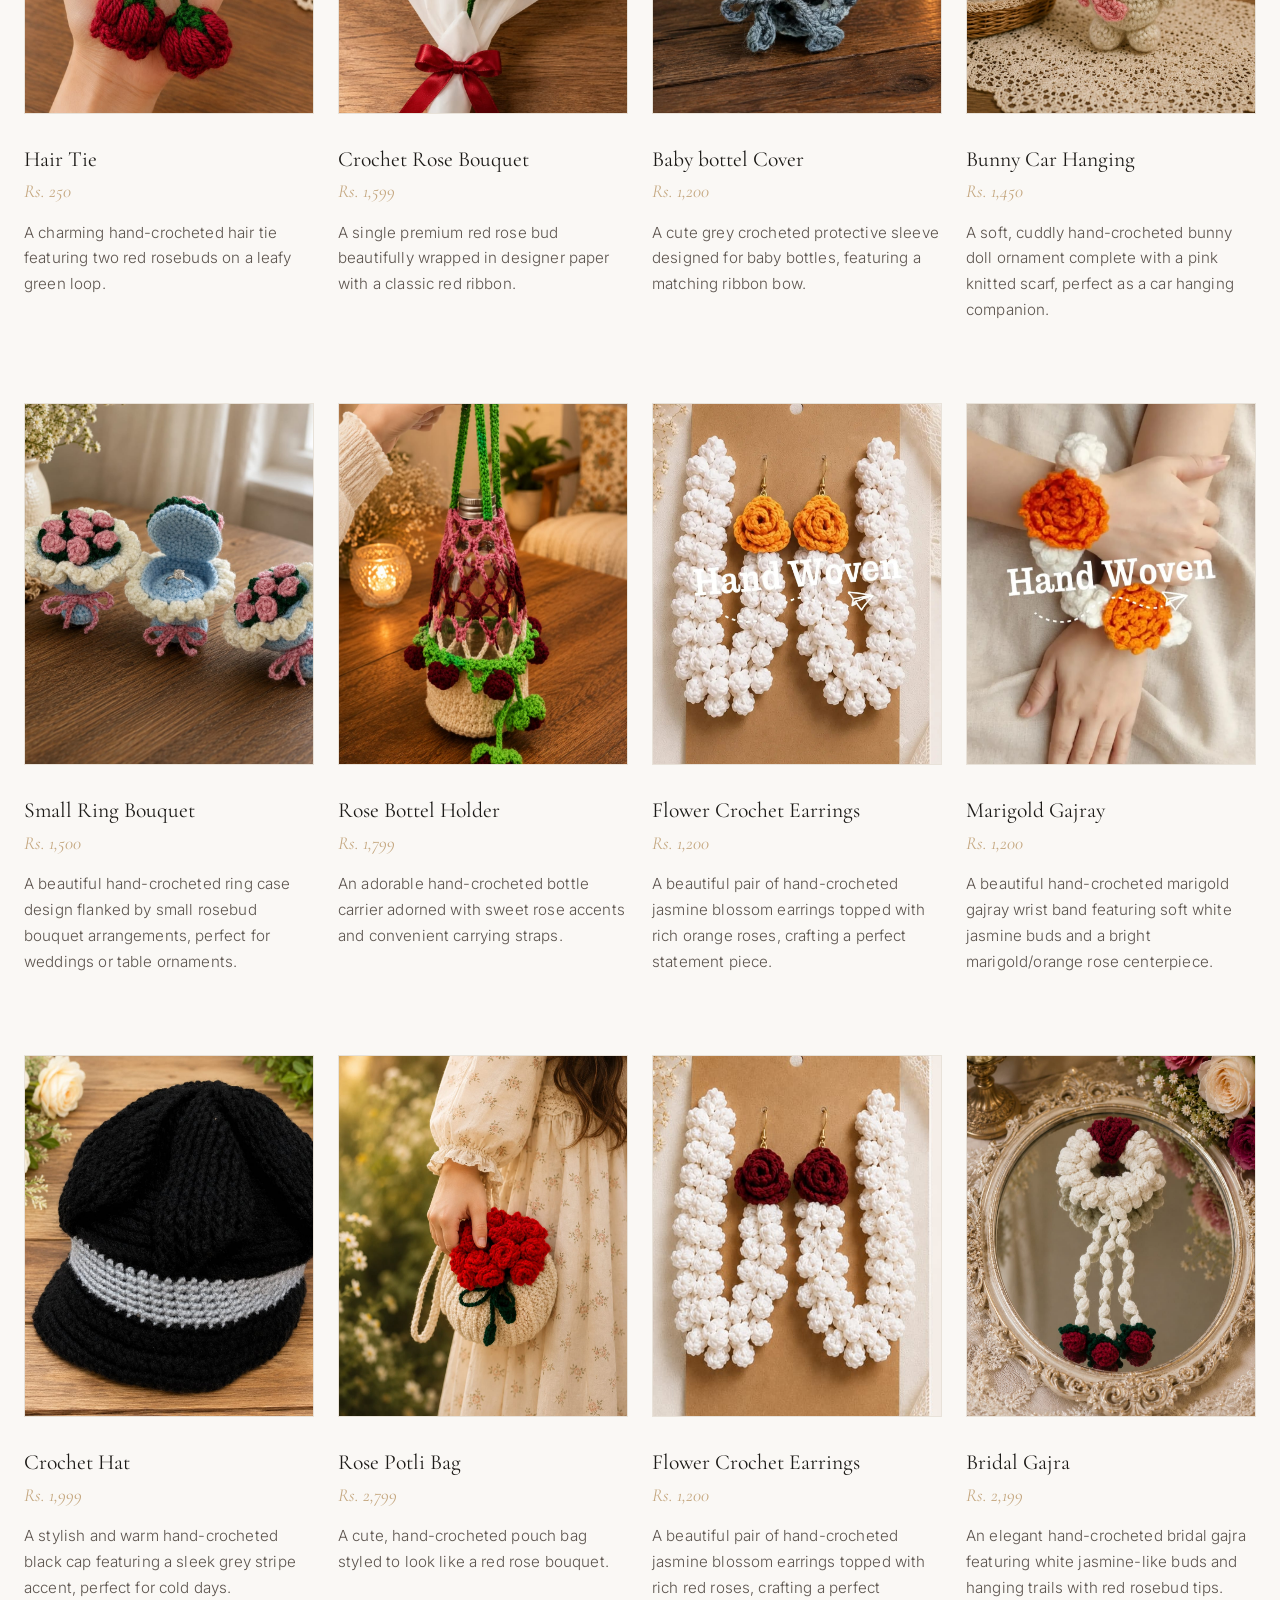
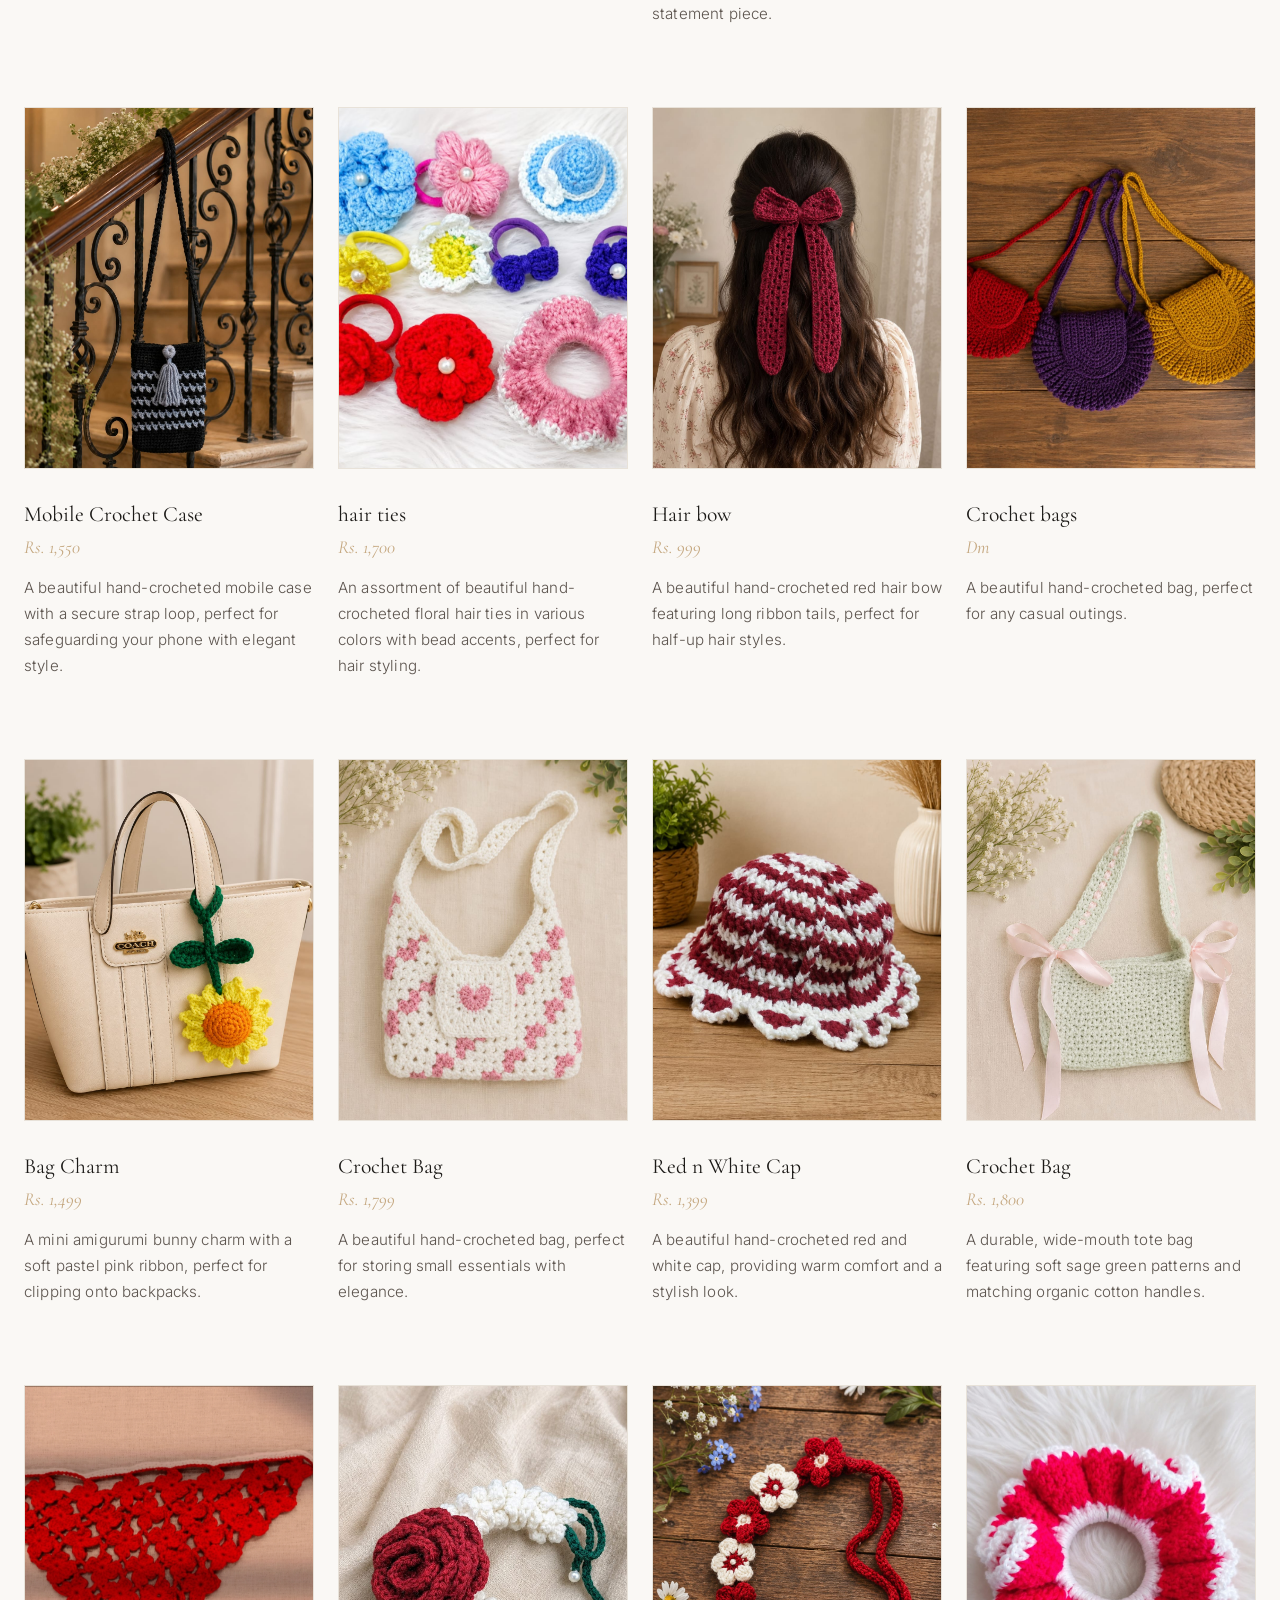
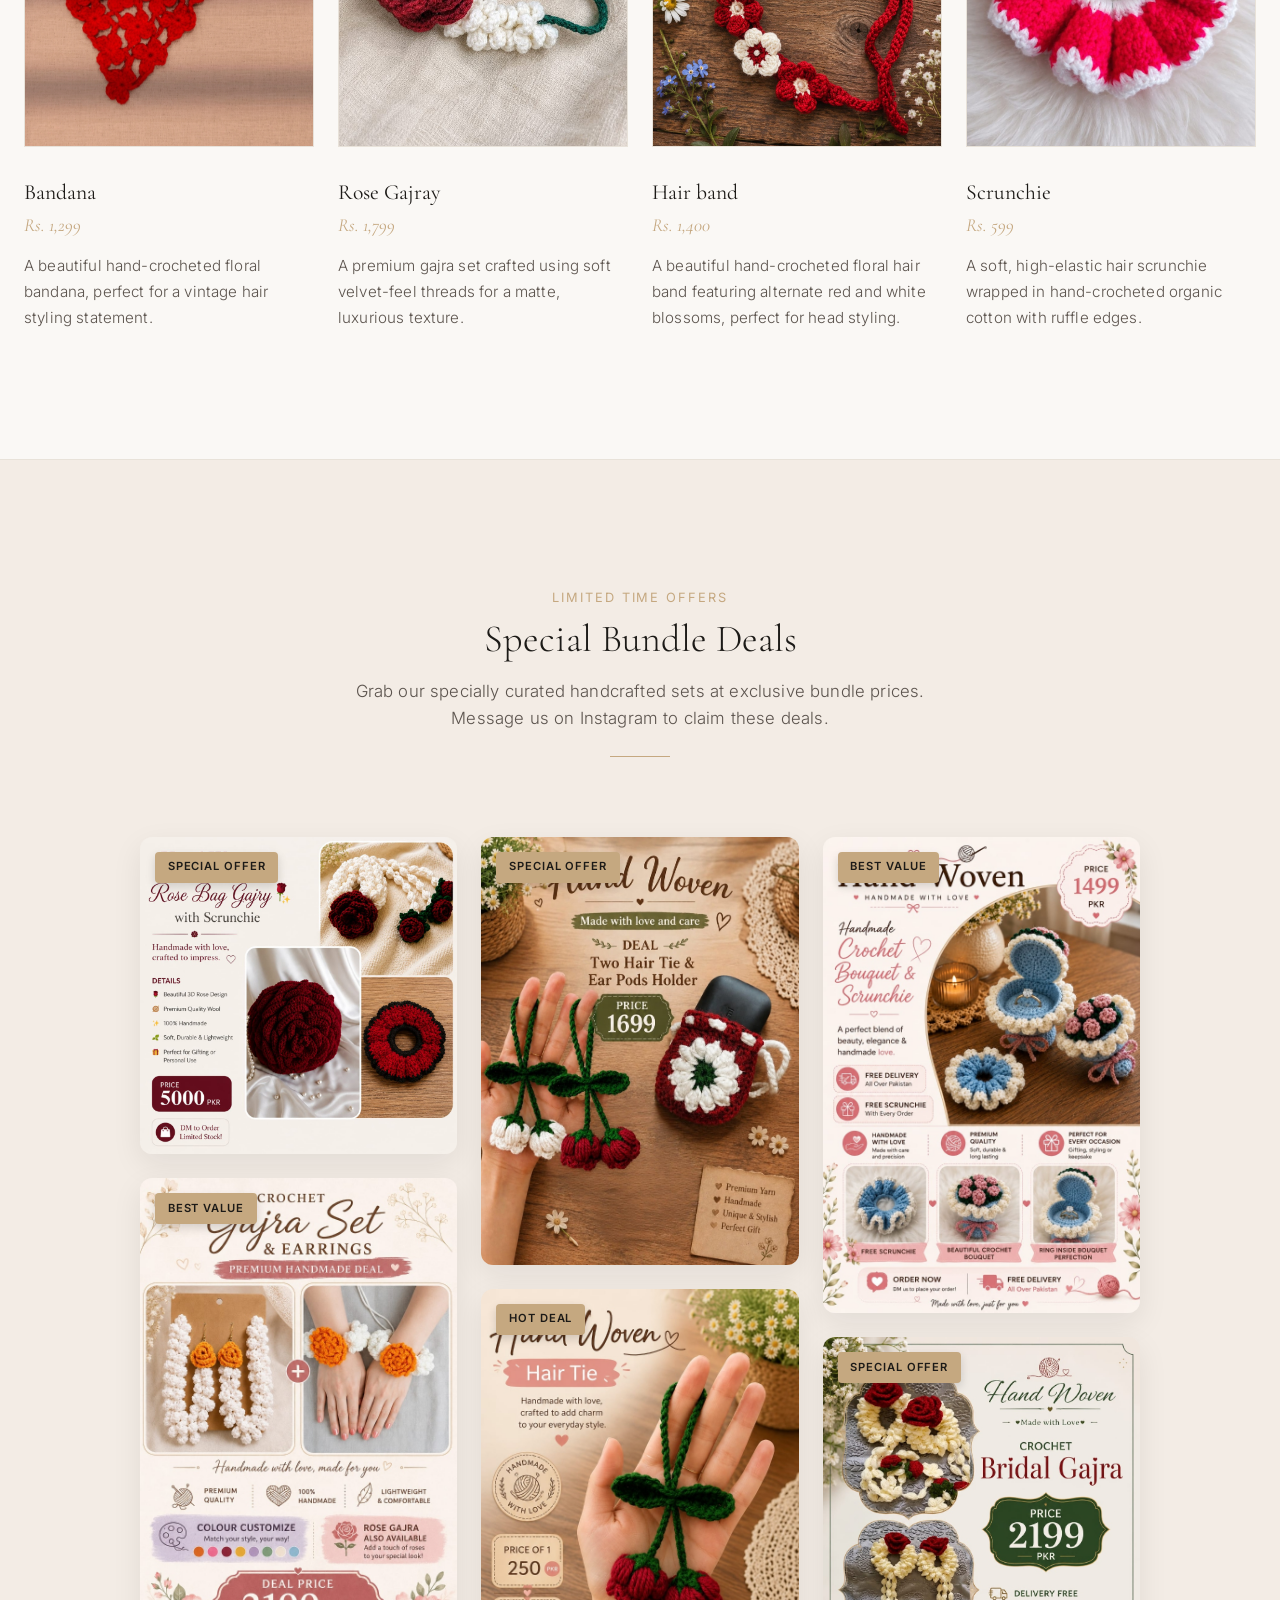
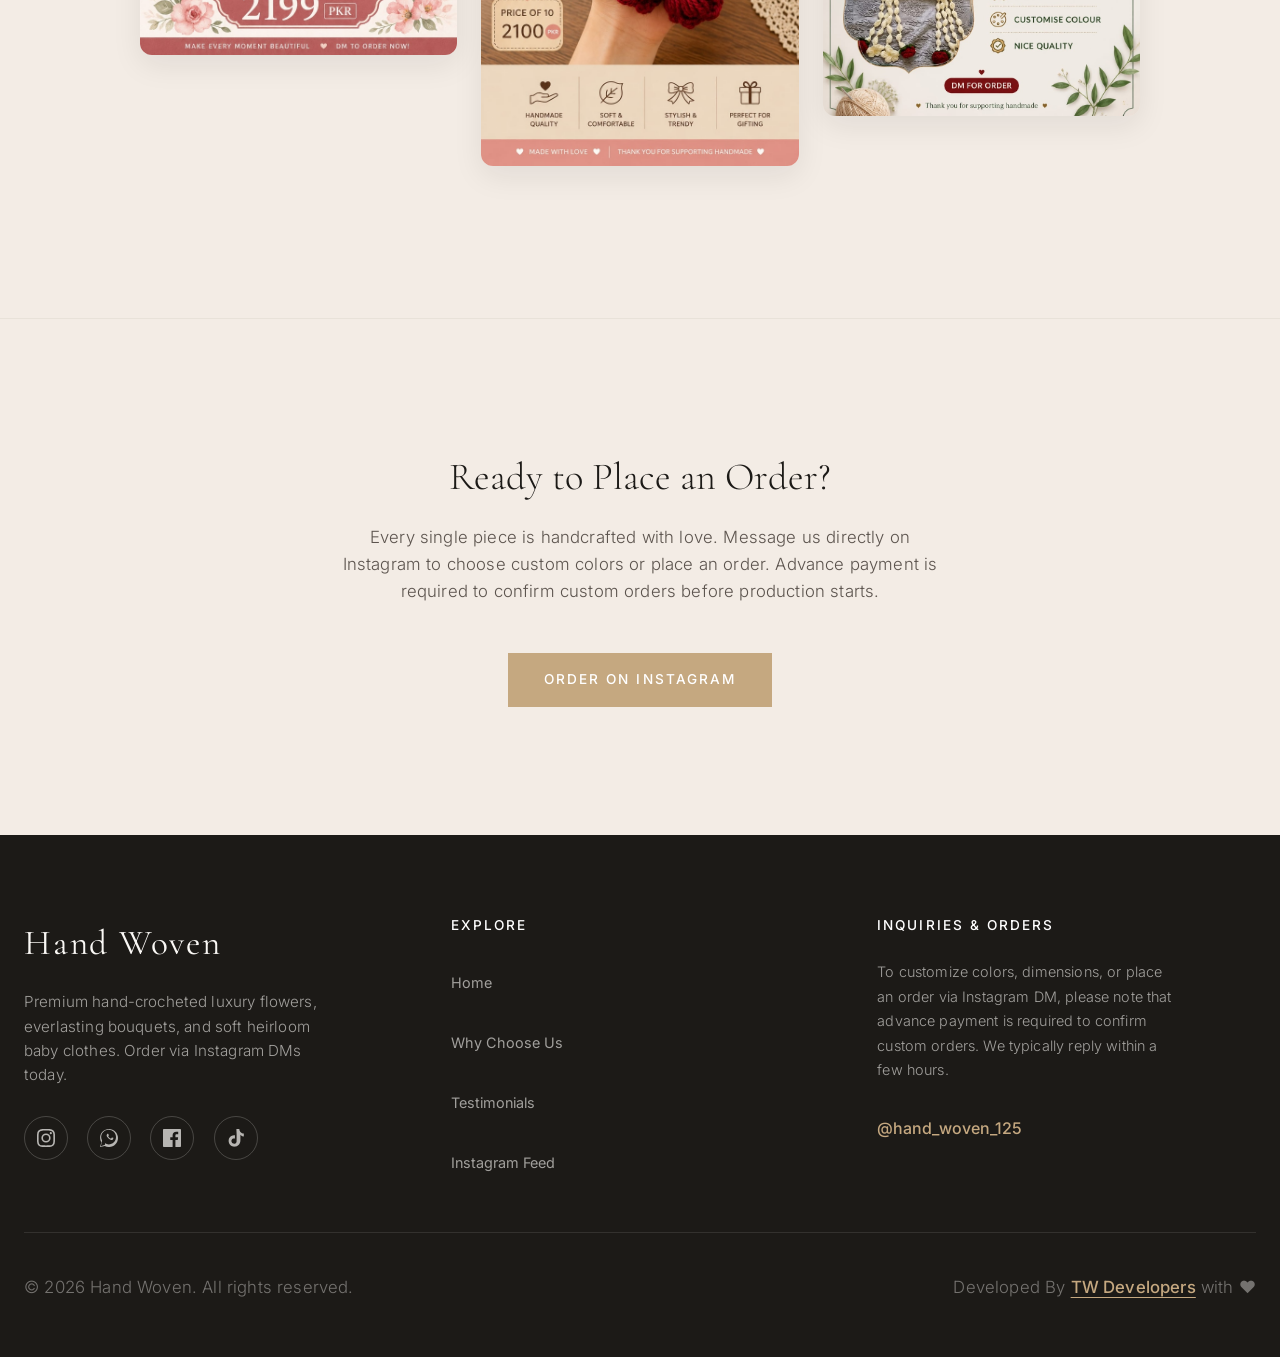
==== commit 4dff726e: "format text alignment and spacing updates on index and collection pages" ====
--- a/collection.html
+++ b/collection.html
@@ -20,10 +20,7 @@
   <!-- Header Nav -->
   <header class="header-nav scrolled" id="header-nav">
     <div class="container nav-container">
-      <a href="index.html" class="brand-logo">
-        <img src="assets/logo.jpg" alt="Hand Woven Logo" style="height: 40px; width: 40px; border-radius: 50%; object-fit: cover; margin-right: 10px;">
-        Hand Woven
-      </a>
+      <a href="index.html" class="brand-logo">Hand Woven</a>
       <a href="index.html" class="nav-back-link" aria-label="Back to home page">
         <svg style="width: 14px; height: 14px; fill: currentColor; margin-right: 6px; vertical-align: middle;"
           viewBox="0 0 24 24">
